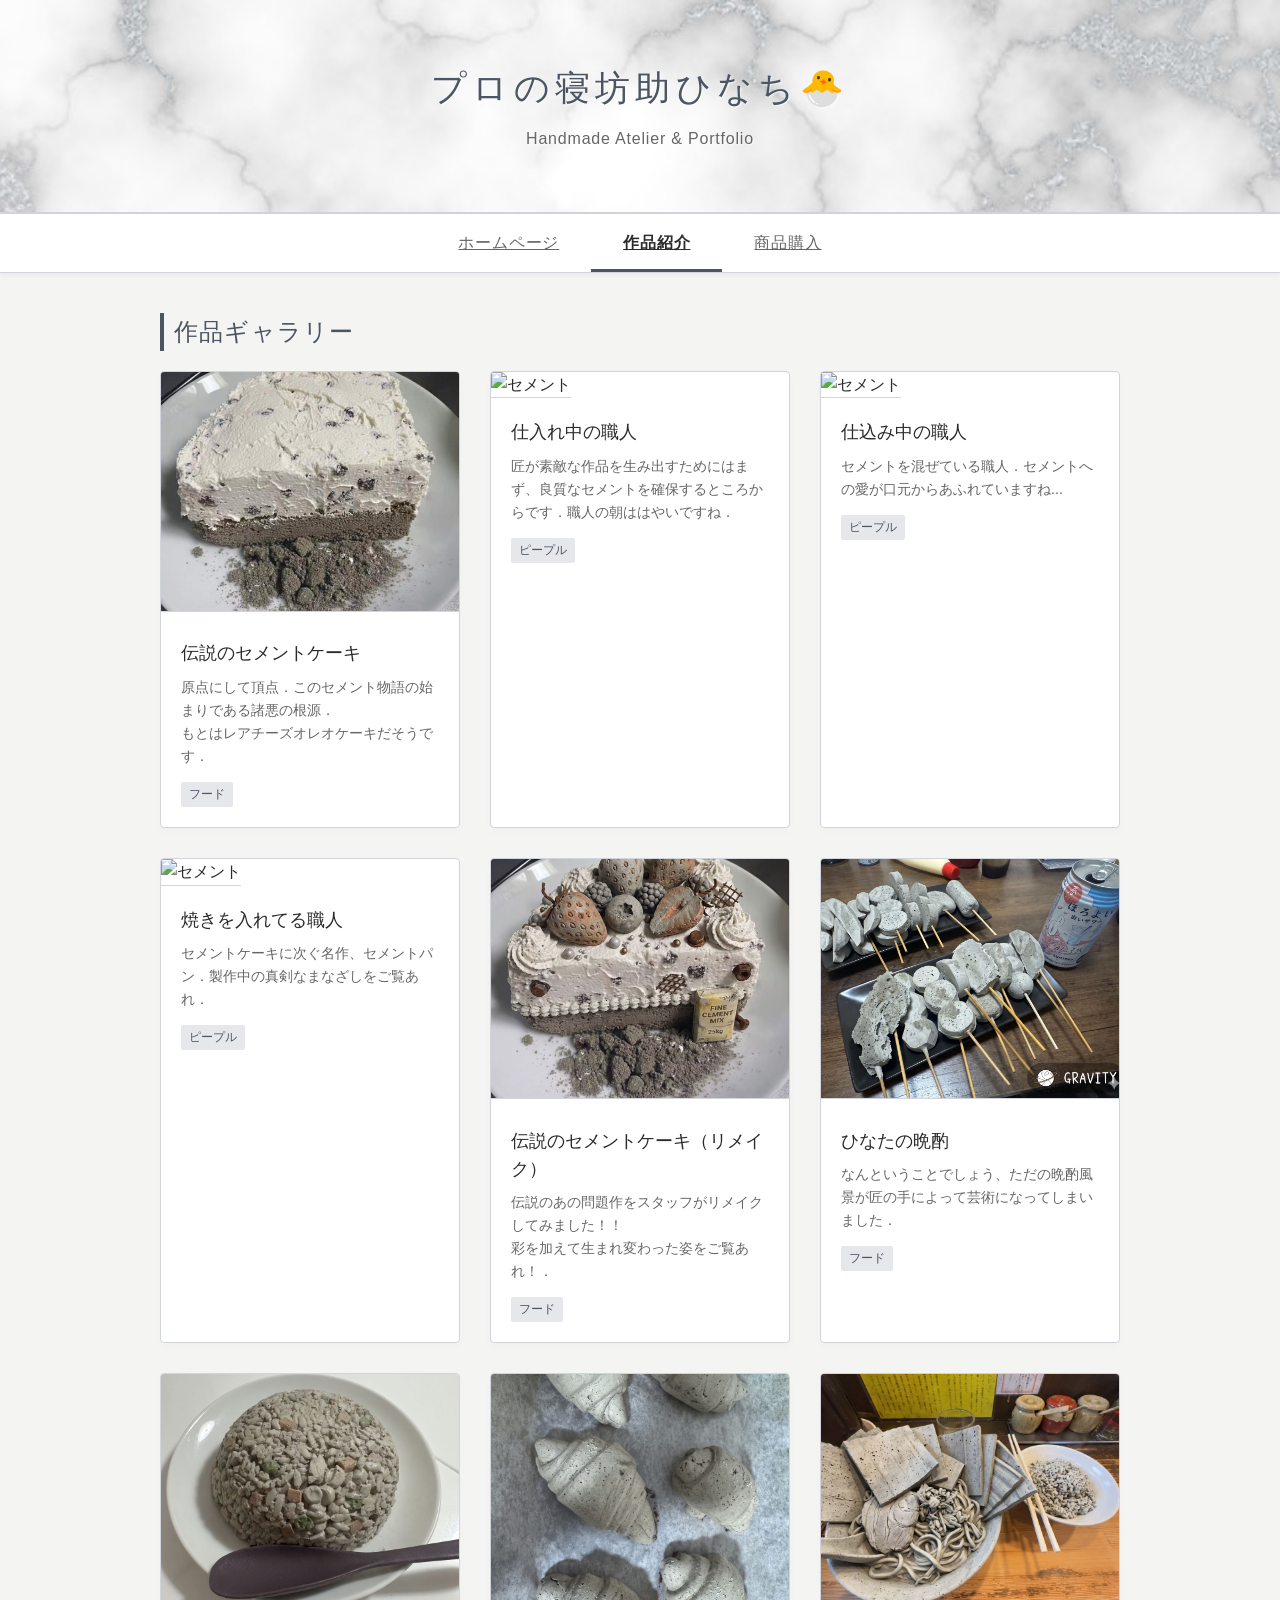
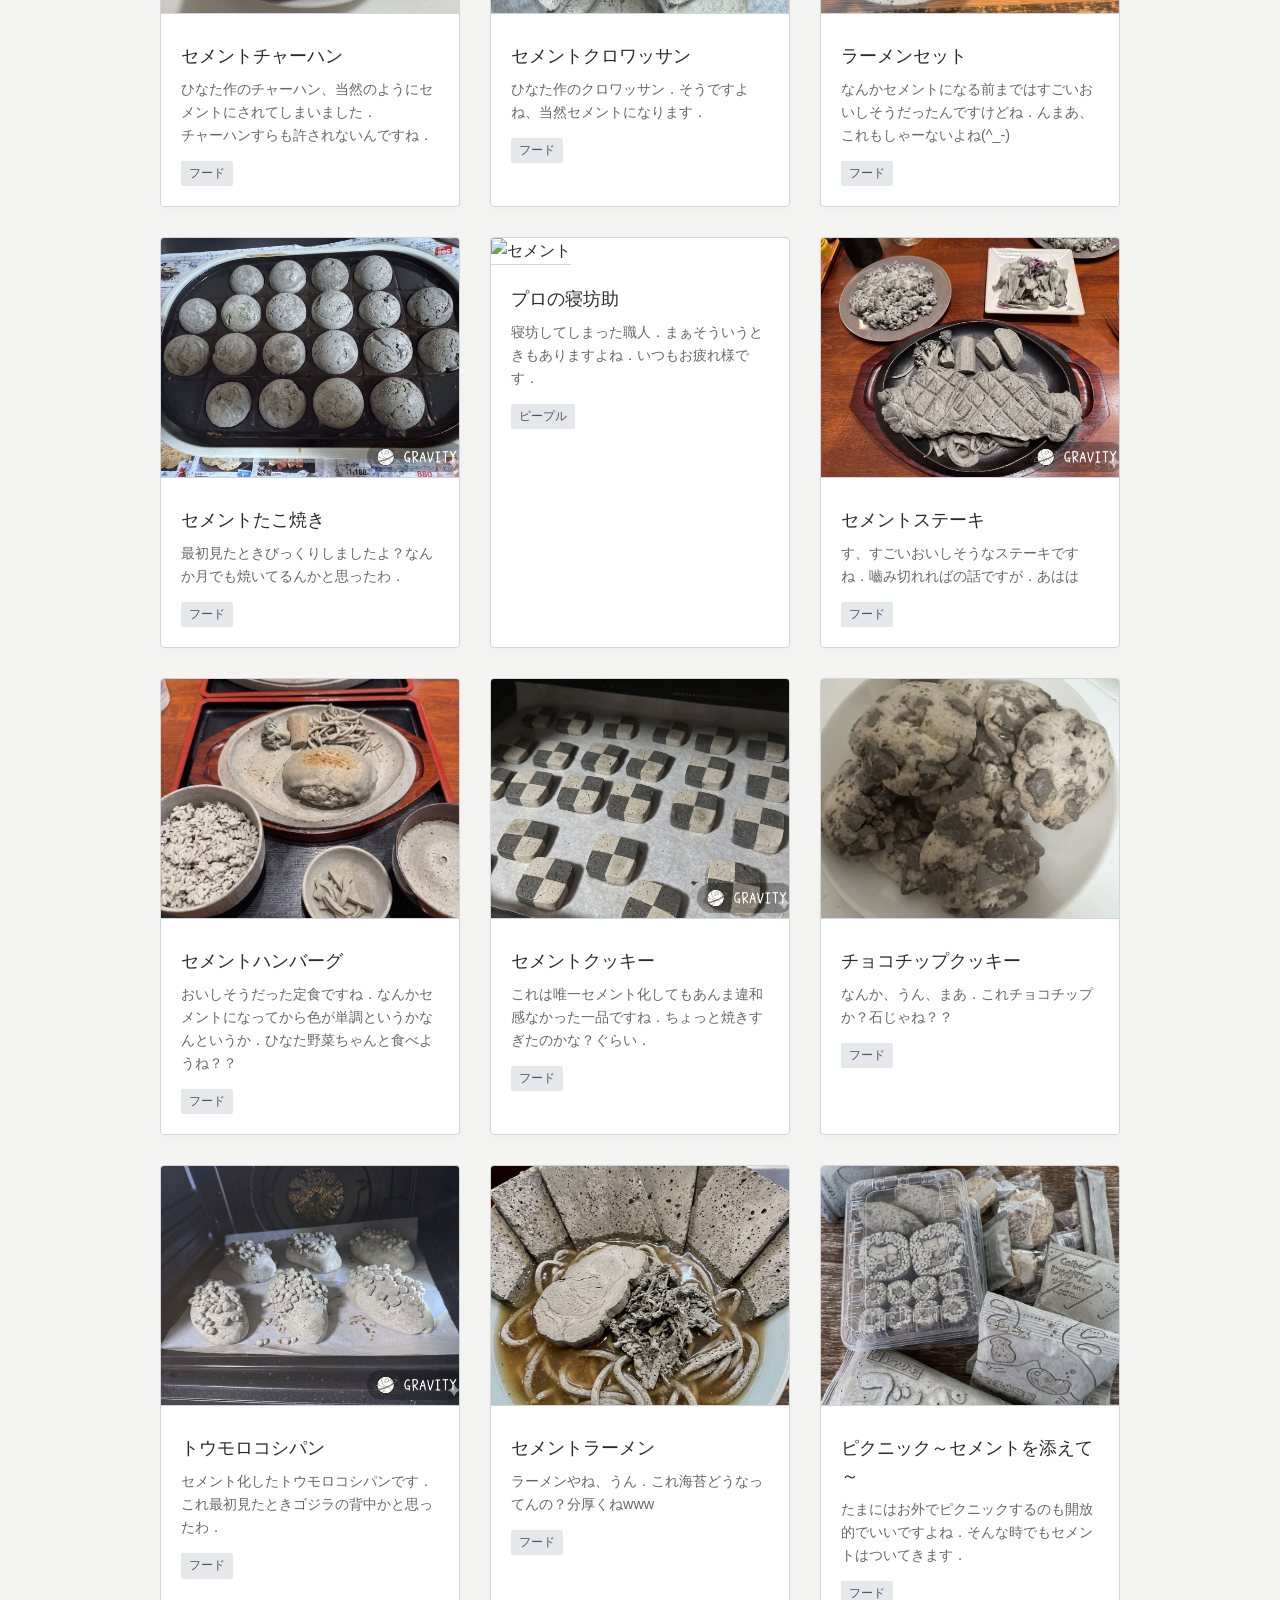
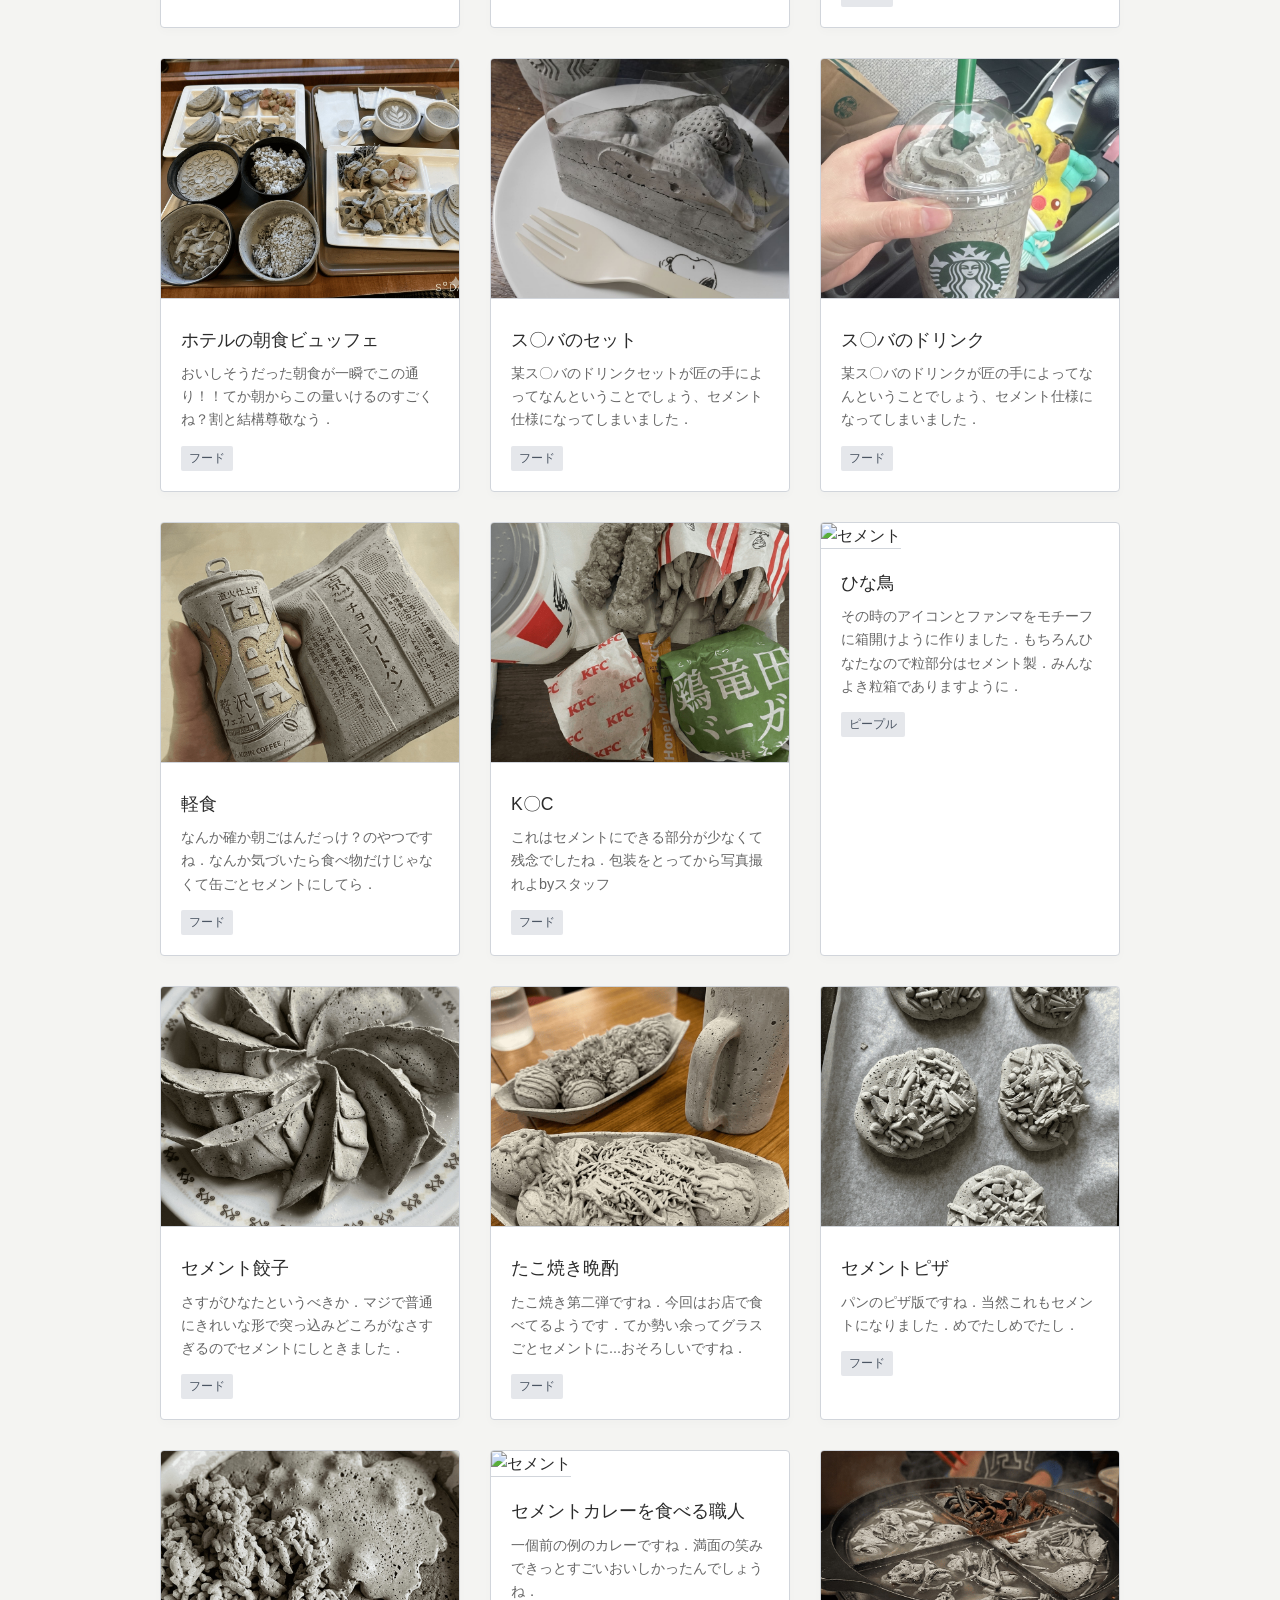
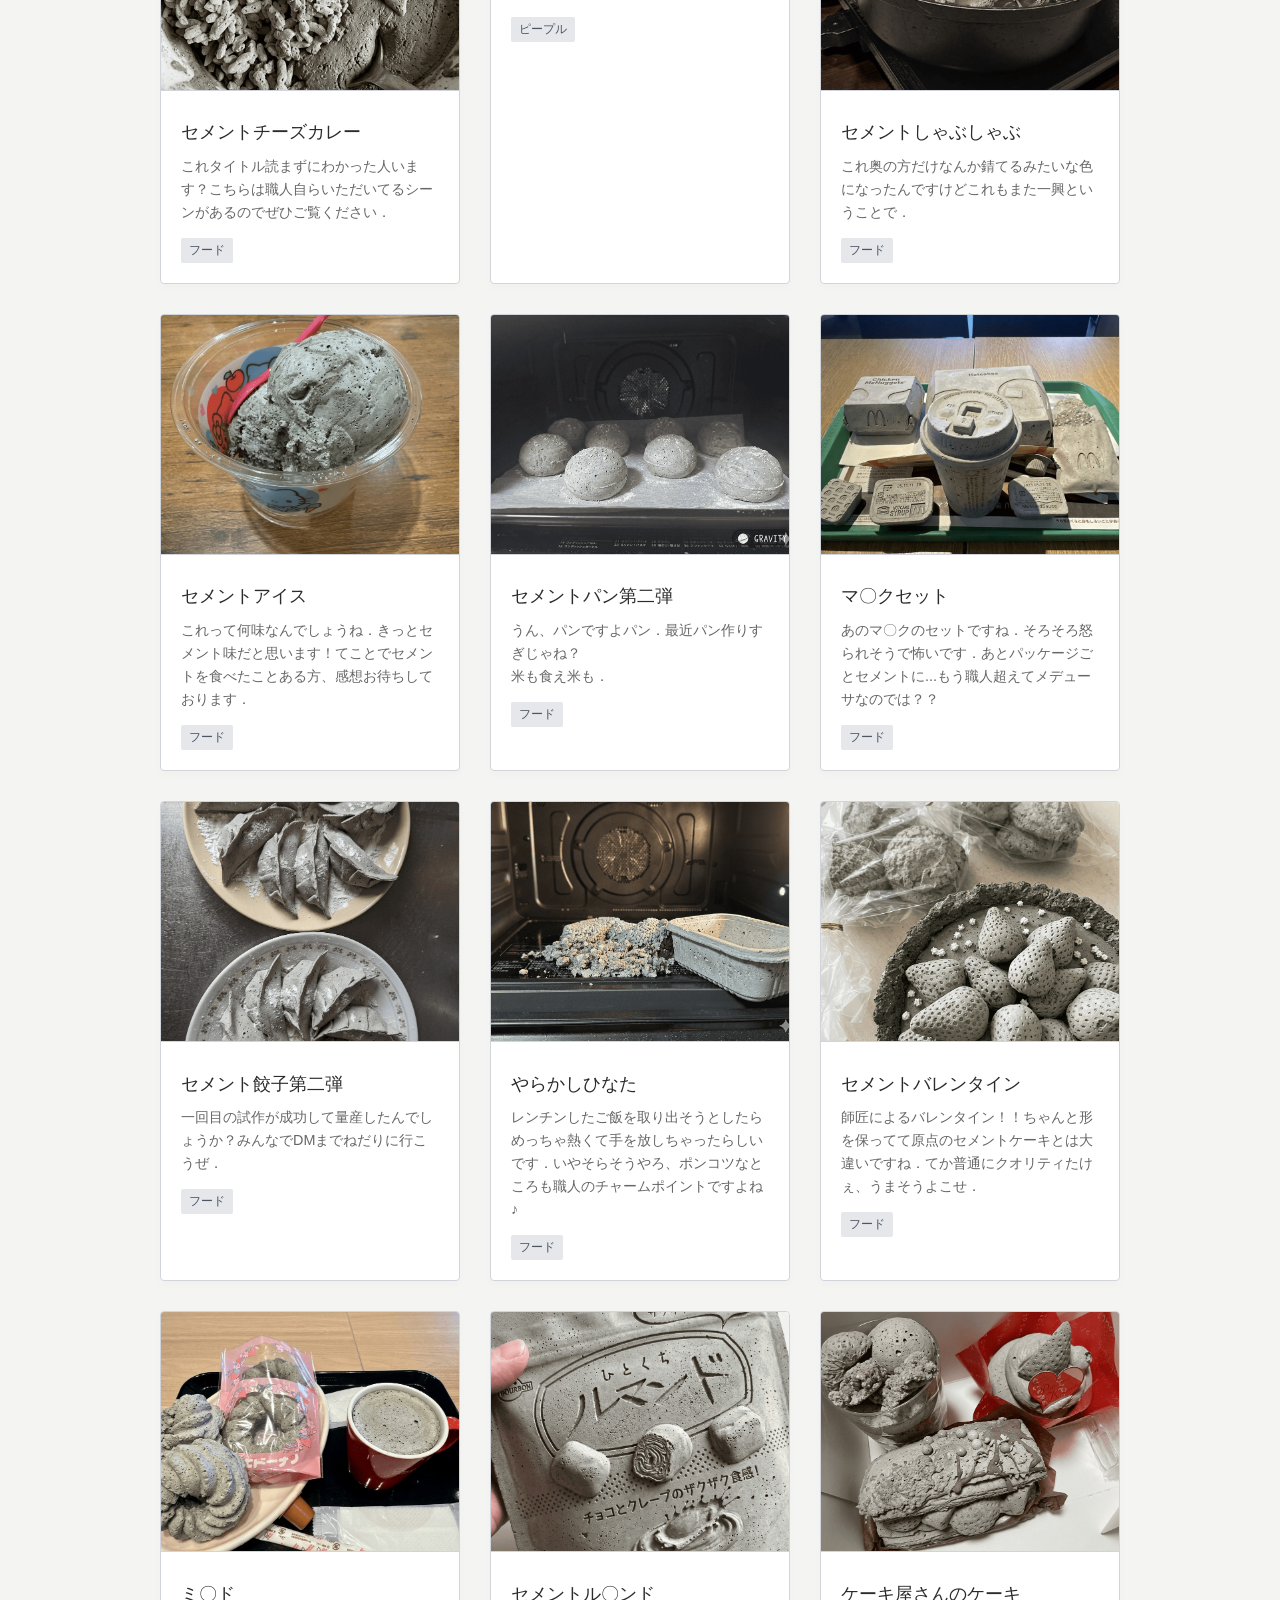
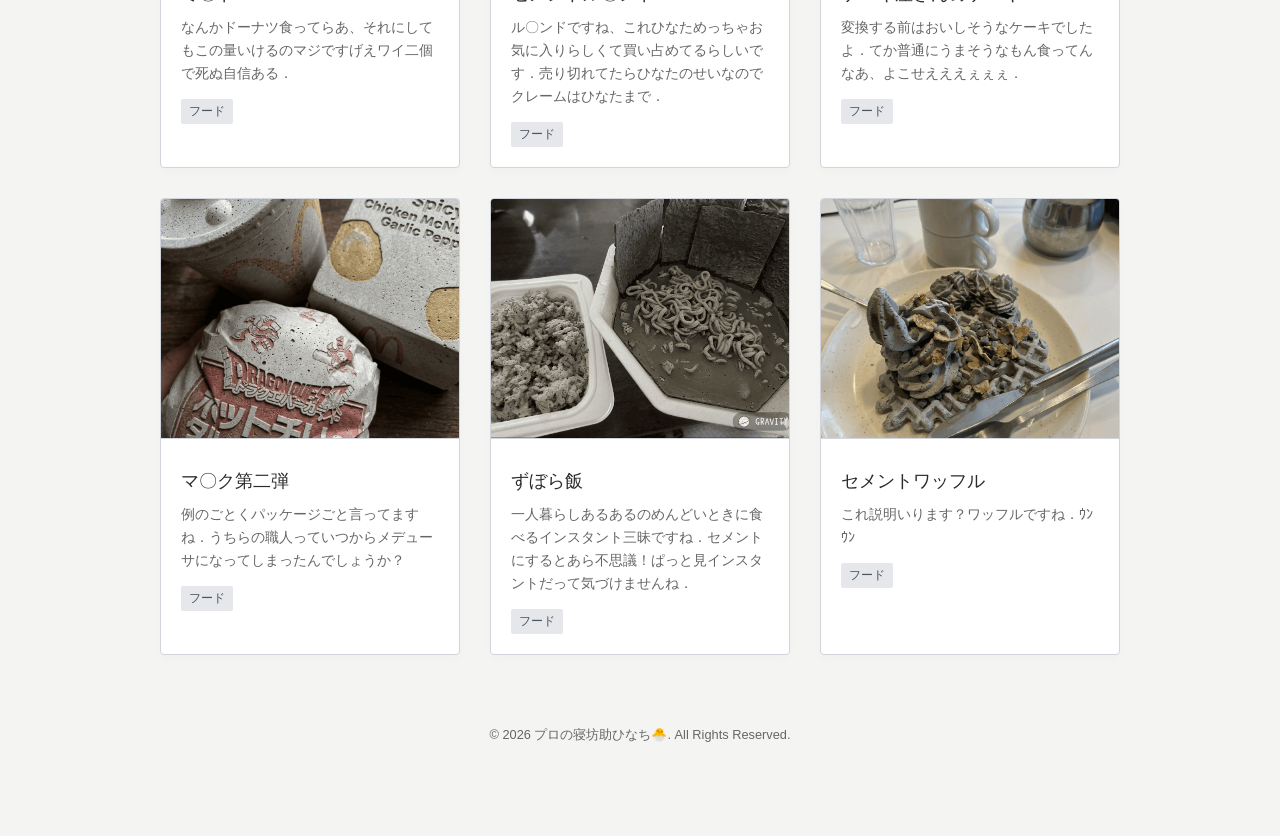
==== products.html @ 34f687a6 "Update products.html" ====
<!DOCTYPE html>
<html lang="ja">
<head>
    <meta charset="UTF-8">
    <meta name="viewport" content="width=device-width, initial-scale=1.0">
    <meta name="robots" content="noindex, nofollow">
    <title>Products - Creator's Portfolio</title>
    <link rel="icon" href="img/food/top.jpg" type="image/png">
    <link rel="stylesheet" href="style.css">
</head>
<body>
    <header>
        <div class="header-container">
            <h1>プロの寝坊助ひなち🐣‪</h1>
            <p>Handmade Atelier & Portfolio</p>
        </div>
    </header>
    <nav>
        <a href="index.html" class="tab-button">ホームページ</a>
        <a href="products.html" class="tab-button active">作品紹介</a>
        <a href="purchase.html" class="tab-button">商品購入</a>
    </nav>

    <main class="container">
        <h2>作品ギャラリー</h2>
        <div class="product-grid">
            <div class="product-card">
                <img src="img/food/top.jpg" alt="セメント" class="product-image">
                <div class="product-info">
                    <h3 class="product-title">伝説のセメントケーキ</h3>
                    <p class="product-desc">原点にして頂点．このセメント物語の始まりである諸悪の根源．</br>もとはレアチーズオレオケーキだそうです．</p>
                    <span class="product-tag">フード</span>
                </div>
            </div>

            <div class="product-card">
                <img src="img/people/01.jpg" alt="セメント" class="product-image">
                <div class="product-info">
                    <h3 class="product-title">仕入れ中の職人</h3>
                    <p class="product-desc">匠が素敵な作品を生み出すためにはまず、良質なセメントを確保するところからです．職人の朝ははやいですね．</p>
                    <span class="product-tag">ピープル</span>
                </div>
            </div>

            <div class="product-card">
                <img src="img/people/05.jpg" alt="セメント" class="product-image">
                <div class="product-info">
                    <h3 class="product-title">仕込み中の職人</h3>
                    <p class="product-desc">セメントを混ぜている職人．セメントへの愛が口元からあふれていますね...</p>
                    <span class="product-tag">ピープル</span>
                </div>
            </div>

            <div class="product-card">
                <img src="img/people/02.jpg" alt="セメント" class="product-image">
                <div class="product-info">
                    <h3 class="product-title">焼きを入れてる職人</h3>
                    <p class="product-desc">セメントケーキに次ぐ名作、セメントパン．製作中の真剣なまなざしをご覧あれ．</p>
                    <span class="product-tag">ピープル</span>
                </div>
            </div>

            <div class="product-card">
                <img src="img/food/top2.jpg" alt="セメント" class="product-image">
                <div class="product-info">
                    <h3 class="product-title">伝説のセメントケーキ（リメイク）</h3>
                    <p class="product-desc">伝説のあの問題作をスタッフがリメイクしてみました！！</br>彩を加えて生まれ変わった姿をご覧あれ！．</p>
                    <span class="product-tag">フード</span>
                </div>
            </div>

            <div class="product-card">
                <img src="img/food/03.jpg" alt="セメント" class="product-image">
                <div class="product-info">
                    <h3 class="product-title">ひなたの晩酌</h3>
                    <p class="product-desc">なんということでしょう、ただの晩酌風景が匠の手によって芸術になってしまいました．</p>
                    <span class="product-tag">フード</span>
                </div>
            </div>

            <div class="product-card">
                <img src="img/food/04.jpg" alt="セメント" class="product-image">
                <div class="product-info">
                    <h3 class="product-title">セメントチャーハン</h3>
                    <p class="product-desc">ひなた作のチャーハン、当然のようにセメントにされてしまいました．</br>チャーハンすらも許されないんですね．</p>
                    <span class="product-tag">フード</span>
                </div>
            </div>

            <div class="product-card">
                <img src="img/food/05.jpg" alt="セメント" class="product-image">
                <div class="product-info">
                    <h3 class="product-title">セメントクロワッサン</h3>
                    <p class="product-desc">ひなた作のクロワッサン．そうですよね、当然セメントになります．</p>
                    <span class="product-tag">フード</span>
                </div>
            </div>

            <div class="product-card">
                <img src="img/food/06.jpg" alt="セメント" class="product-image">
                <div class="product-info">
                    <h3 class="product-title">ラーメンセット</h3>
                    <p class="product-desc">なんかセメントになる前まではすごいおいしそうだったんですけどね．んまあ、これもしゃーないよね(^_-)</p>
                    <span class="product-tag">フード</span>
                </div>
            </div>

            <div class="product-card">
                <img src="img/food/07.jpg" alt="セメント" class="product-image">
                <div class="product-info">
                    <h3 class="product-title">セメントたこ焼き</h3>
                    <p class="product-desc">最初見たときびっくりしましたよ？なんか月でも焼いてるんかと思ったわ．</p>
                    <span class="product-tag">フード</span>
                </div>
            </div>

            <div class="product-card">
                <img src="img/people/03.jpg" alt="セメント" class="product-image">
                <div class="product-info">
                    <h3 class="product-title">プロの寝坊助</h3>
                    <p class="product-desc">寝坊してしまった職人．まぁそういうときもありますよね．いつもお疲れ様です．</p>
                    <span class="product-tag">ピープル</span>
                </div>
            </div>

            <div class="product-card">
                <img src="img/food/08.jpg" alt="セメント" class="product-image">
                <div class="product-info">
                    <h3 class="product-title">セメントステーキ</h3>
                    <p class="product-desc">す、すごいおいしそうなステーキですね．嚙み切れればの話ですが．あはは</p>
                    <span class="product-tag">フード</span>
                </div>
            </div>

            <div class="product-card">
                <img src="img/food/09.jpg" alt="セメント" class="product-image">
                <div class="product-info">
                    <h3 class="product-title">セメントハンバーグ</h3>
                    <p class="product-desc">おいしそうだった定食ですね．なんかセメントになってから色が単調というかなんというか．ひなた野菜ちゃんと食べようね？？</p>
                    <span class="product-tag">フード</span>
                </div>
            </div>

            <div class="product-card">
                <img src="img/food/10.jpg" alt="セメント" class="product-image">
                <div class="product-info">
                    <h3 class="product-title">セメントクッキー</h3>
                    <p class="product-desc">これは唯一セメント化してもあんま違和感なかった一品ですね．ちょっと焼きすぎたのかな？ぐらい．</p>
                    <span class="product-tag">フード</span>
                </div>
            </div>

            <div class="product-card">
                <img src="img/food/11.jpg" alt="セメント" class="product-image">
                <div class="product-info">
                    <h3 class="product-title">チョコチップクッキー</h3>
                    <p class="product-desc">なんか、うん、まあ．これチョコチップか？石じゃね？？</p>
                    <span class="product-tag">フード</span>
                </div>
            </div>

            <div class="product-card">
                <img src="img/food/12.jpg" alt="セメント" class="product-image">
                <div class="product-info">
                    <h3 class="product-title">トウモロコシパン</h3>
                    <p class="product-desc">セメント化したトウモロコシパンです．これ最初見たときゴジラの背中かと思ったわ．</p>
                    <span class="product-tag">フード</span>
                </div>
            </div>

            <div class="product-card">
                <img src="img/food/13.jpg" alt="セメント" class="product-image">
                <div class="product-info">
                    <h3 class="product-title">セメントラーメン</h3>
                    <p class="product-desc">ラーメンやね、うん．これ海苔どうなってんの？分厚くねwww</p>
                    <span class="product-tag">フード</span>
                </div>
            </div>

            <div class="product-card">
                <img src="img/food/14.jpg" alt="セメント" class="product-image">
                <div class="product-info">
                    <h3 class="product-title">ピクニック～セメントを添えて～</h3>
                    <p class="product-desc">たまにはお外でピクニックするのも開放的でいいですよね．そんな時でもセメントはついてきます．</p>
                    <span class="product-tag">フード</span>
                </div>
            </div>

            <div class="product-card">
                <img src="img/food/34.jpg" alt="セメント" class="product-image">
                <div class="product-info">
                    <h3 class="product-title">ホテルの朝食ビュッフェ</h3>
                    <p class="product-desc">おいしそうだった朝食が一瞬でこの通り！！てか朝からこの量いけるのすごくね？割と結構尊敬なう．</p>
                    <span class="product-tag">フード</span>
                </div>
            </div>

            <div class="product-card">
                <img src="img/food/01.jpg" alt="セメント" class="product-image">
                <div class="product-info">
                    <h3 class="product-title">ス〇バのセット</h3>
                    <p class="product-desc">某ス〇バのドリンクセットが匠の手によってなんということでしょう、セメント仕様になってしまいました．</p>
                    <span class="product-tag">フード</span>
                </div>
            </div>

            <div class="product-card">
                <img src="img/food/02.jpg" alt="セメント" class="product-image">
                <div class="product-info">
                    <h3 class="product-title">ス〇バのドリンク</h3>
                    <p class="product-desc">某ス〇バのドリンクが匠の手によってなんということでしょう、セメント仕様になってしまいました．</p>
                    <span class="product-tag">フード</span>
                </div>
            </div>

            <div class="product-card">
                <img src="img/food/15.jpg" alt="セメント" class="product-image">
                <div class="product-info">
                    <h3 class="product-title">軽食</h3>
                    <p class="product-desc">なんか確か朝ごはんだっけ？のやつですね．なんか気づいたら食べ物だけじゃなくて缶ごとセメントにしてら．</p>
                    <span class="product-tag">フード</span>
                </div>
            </div>

            <div class="product-card">
                <img src="img/food/16.jpg" alt="セメント" class="product-image">
                <div class="product-info">
                    <h3 class="product-title">K〇C</h3>
                    <p class="product-desc">これはセメントにできる部分が少なくて残念でしたね．包装をとってから写真撮れよbyスタッフ</p>
                    <span class="product-tag">フード</span>
                </div>
            </div>

            <div class="product-card">
                <img src="img/people/06.jpg" alt="セメント" class="product-image">
                <div class="product-info">
                    <h3 class="product-title">ひな鳥</h3>
                    <p class="product-desc">その時のアイコンとファンマをモチーフに箱開けように作りました．もちろんひなたなので粒部分はセメント製．みんなよき粒箱でありますように．</p>
                    <span class="product-tag">ピープル</span>
                </div>
            </div>

            <div class="product-card">
                <img src="img/food/17.jpg" alt="セメント" class="product-image">
                <div class="product-info">
                    <h3 class="product-title">セメント餃子</h3>
                    <p class="product-desc">さすがひなたというべきか．マジで普通にきれいな形で突っ込みどころがなさすぎるのでセメントにしときました．</p>
                    <span class="product-tag">フード</span>
                </div>
            </div>

            <div class="product-card">
                <img src="img/food/18.jpg" alt="セメント" class="product-image">
                <div class="product-info">
                    <h3 class="product-title">たこ焼き晩酌</h3>
                    <p class="product-desc">たこ焼き第二弾ですね．今回はお店で食べてるようです．てか勢い余ってグラスごとセメントに...おそろしいですね．</p>
                    <span class="product-tag">フード</span>
                </div>
            </div>

            <div class="product-card">
                <img src="img/food/19.jpg" alt="セメント" class="product-image">
                <div class="product-info">
                    <h3 class="product-title">セメントピザ</h3>
                    <p class="product-desc">パンのピザ版ですね．当然これもセメントになりました．めでたしめでたし．</p>
                    <span class="product-tag">フード</span>
                </div>
            </div>

            <div class="product-card">
                <img src="img/food/20.jpg" alt="セメント" class="product-image">
                <div class="product-info">
                    <h3 class="product-title">セメントチーズカレー</h3>
                    <p class="product-desc">これタイトル読まずにわかった人います？こちらは職人自らいただいてるシーンがあるのでぜひご覧ください．</p>
                    <span class="product-tag">フード</span>
                </div>
            </div>

            <div class="product-card">
                <img src="img/people/04.jpg" alt="セメント" class="product-image">
                <div class="product-info">
                    <h3 class="product-title">セメントカレーを食べる職人</h3>
                    <p class="product-desc">一個前の例のカレーですね．満面の笑みできっとすごいおいしかったんでしょうね．</p>
                    <span class="product-tag">ピープル</span>
                </div>
            </div>

            <div class="product-card">
                <img src="img/food/21.jpg" alt="セメント" class="product-image">
                <div class="product-info">
                    <h3 class="product-title">セメントしゃぶしゃぶ</h3>
                    <p class="product-desc">これ奥の方だけなんか錆てるみたいな色になったんですけどこれもまた一興ということで．</p>
                    <span class="product-tag">フード</span>
                </div>
            </div>

            <div class="product-card">
                <img src="img/food/22.jpg" alt="セメント" class="product-image">
                <div class="product-info">
                    <h3 class="product-title">セメントアイス</h3>
                    <p class="product-desc">これって何味なんでしょうね．きっとセメント味だと思います！てことでセメントを食べたことある方、感想お待ちしております．</p>
                    <span class="product-tag">フード</span>
                </div>
            </div>
            
            <div class="product-card">
                <img src="img/food/23.jpg" alt="セメント" class="product-image">
                <div class="product-info">
                    <h3 class="product-title">セメントパン第二弾</h3>
                    <p class="product-desc">うん、パンですよパン．最近パン作りすぎじゃね？</br>米も食え米も．</p>
                    <span class="product-tag">フード</span>
                </div>
            </div>

            <div class="product-card">
                <img src="img/food/24.jpg" alt="セメント" class="product-image">
                <div class="product-info">
                    <h3 class="product-title">マ〇クセット</h3>
                    <p class="product-desc">あのマ〇クのセットですね．そろそろ怒られそうで怖いです．あとパッケージごとセメントに...もう職人超えてメデューサなのでは？？</p>
                    <span class="product-tag">フード</span>
                </div>
            </div>

            <div class="product-card">
                <img src="img/food/25.jpg" alt="セメント" class="product-image">
                <div class="product-info">
                    <h3 class="product-title">セメント餃子第二弾</h3>
                    <p class="product-desc">一回目の試作が成功して量産したんでしょうか？みんなでDMまでねだりに行こうぜ．</p>
                    <span class="product-tag">フード</span>
                </div>
            </div>

            <div class="product-card">
                <img src="img/food/26.jpg" alt="セメント" class="product-image">
                <div class="product-info">
                    <h3 class="product-title">やらかしひなた</h3>
                    <p class="product-desc">レンチンしたご飯を取り出そうとしたらめっちゃ熱くて手を放しちゃったらしいです．いやそらそうやろ、ポンコツなところも職人のチャームポイントですよね♪</p>
                    <span class="product-tag">フード</span>
                </div>
            </div>

            <div class="product-card">
                <img src="img/food/27.jpg" alt="セメント" class="product-image">
                <div class="product-info">
                    <h3 class="product-title">セメントバレンタイン</h3>
                    <p class="product-desc">師匠によるバレンタイン！！ちゃんと形を保ってて原点のセメントケーキとは大違いですね．てか普通にクオリティたけぇ、うまそうよこせ．</p>
                    <span class="product-tag">フード</span>
                </div>
            </div>

            <div class="product-card">
                <img src="img/food/28.jpg" alt="セメント" class="product-image">
                <div class="product-info">
                    <h3 class="product-title">ミ〇ド</h3>
                    <p class="product-desc">なんかドーナツ食ってらあ、それにしてもこの量いけるのマジですげえワイ二個で死ぬ自信ある．</p>
                    <span class="product-tag">フード</span>
                </div>
            </div>

            <div class="product-card">
                <img src="img/food/29.jpg" alt="セメント" class="product-image">
                <div class="product-info">
                    <h3 class="product-title">セメントル〇ンド</h3>
                    <p class="product-desc">ル〇ンドですね、これひなためっちゃお気に入りらしくて買い占めてるらしいです．売り切れてたらひなたのせいなのでクレームはひなたまで．</p>
                    <span class="product-tag">フード</span>
                </div>
            </div>

            <div class="product-card">
                <img src="img/food/30.jpg" alt="セメント" class="product-image">
                <div class="product-info">
                    <h3 class="product-title">ケーキ屋さんのケーキ</h3>
                    <p class="product-desc">変換する前はおいしそうなケーキでしたよ．てか普通にうまそうなもん食ってんなあ、よこせえええぇぇぇ．</p>
                    <span class="product-tag">フード</span>
                </div>
            </div>

            <div class="product-card">
                <img src="img/food/31.jpg" alt="セメント" class="product-image">
                <div class="product-info">
                    <h3 class="product-title">マ〇ク第二弾</h3>
                    <p class="product-desc">例のごとくパッケージごと言ってますね．うちらの職人っていつからメデューサになってしまったんでしょうか？</p>
                    <span class="product-tag">フード</span>
                </div>
            </div>

            <div class="product-card">
                <img src="img/food/32.jpg" alt="セメント" class="product-image">
                <div class="product-info">
                    <h3 class="product-title">ずぼら飯</h3>
                    <p class="product-desc">一人暮らしあるあるのめんどいときに食べるインスタント三昧ですね．セメントにするとあら不思議！ぱっと見インスタントだって気づけませんね．</p>
                    <span class="product-tag">フード</span>
                </div>
            </div>

            <div class="product-card">
                <img src="img/food/33.jpg" alt="セメント" class="product-image">
                <div class="product-info">
                    <h3 class="product-title">セメントワッフル</h3>
                    <p class="product-desc">これ説明いります？ワッフルですね．ｳﾝｳﾝ</p>
                    <span class="product-tag">フード</span>
                </div>
            </div>
            <!-- 他の商品カードも同様に配置 -->
        </div>
    </main>
    <footer>
        <p>&copy; 2026 プロの寝坊助ひなち🐣‪. All Rights Reserved.</p>
    </footer>
</body>
</html>
---- style.css ----
:root {
    --bg-color: #f4f4f2;
    --panel-bg: #ffffff;
    --text-main: #2b2b2b;
    --text-sub: #666666;
    --accent: #7a828a;
    --border-color: #d1d5db;
    --cement-light: #e5e7eb;
    --cement-dark: #4b5563;
}

* {
    box-sizing: border-box;
    margin: 0;
    padding: 0;
}

body {
    font-family: 'Helvetica Neue', Arial, 'Hiragino Kaku Gothic ProN', 'Hiragino Sans', Meiryo, sans-serif;
    background-color: var(--bg-color);
    color: var(--text-main);
    line-height: 1.6;
    padding-bottom: 60px;
}

/* ヘッダーデザイン */
header {
    /* 画像を背景に指定し、中央に配置して全体を覆う設定 */
    background: url('img/marble.jpg') no-repeat center center;
    background-size: cover; 
    
    border-bottom: 2px solid var(--border-color);
    padding: 60px 20px;
    text-align: center;
    /* 文字を読みやすくするために少し影を落とす（任意） */
    text-shadow: 1px 1px 2px rgba(255, 255, 255, 0.8); 
}

.header-container h1 {
    font-size: 2.2rem;
    font-weight: 300;
    letter-spacing: 0.15em;
    color: var(--cement-dark);
    margin-bottom: 10px;
    text-transform: uppercase;
}

.header-container p {
    font-size: 1rem;
    color: var(--text-sub);
    letter-spacing: 0.05em;
}

/* ナビゲーションタブ */
nav {
    display: flex;
    justify-content: center;
    background-color: var(--panel-bg);
    border-bottom: 1px solid var(--border-color);
    position: sticky;
    top: 0;
    z-index: 100;
    box-shadow: 0 2px 5px rgba(0,0,0,0.05);
}

.tab-button {
    background: none;
    border: none;
    outline: none;
    padding: 16px 32px;
    font-size: 1rem;
    font-weight: 500;
    color: var(--text-sub);
    cursor: pointer;
    transition: all 0.3s ease;
    position: relative;
    letter-spacing: 0.05em;
}

.tab-button:hover {
    color: var(--text-main);
    background-color: rgba(0,0,0,0.02);
}

.tab-button.active {
    color: var(--text-main);
    font-weight: bold;
}

.tab-button.active::after {
    content: '';
    position: absolute;
    bottom: 0;
    left: 0;
    width: 100%;
    height: 3px;
    background-color: var(--cement-dark);
}

/* メインコンテンツ枠 */
.container {
    max-width: 1000px;
    margin: 40px auto;
    padding: 0 20px;
}

.tab-content {
    display: none;
    animation: fadeIn 0.4s ease;
}

.tab-content.active {
    display: block;
}

@keyframes fadeIn {
    from { opacity: 0; transform: translateY(10px); }
    to { opacity: 1; transform: translateY(0); }
}

h2 {
    font-size: 1.5rem;
    font-weight: 400;
    color: var(--cement-dark);
    margin-bottom: 20px;
    padding-left: 10px;
    border-left: 4px solid var(--cement-dark);
    letter-spacing: 0.05em;
}

/* --- タブ1: ホームページ用スタイル --- */
.profile-section {
    background-color: var(--panel-bg);
    padding: 40px;
    border-radius: 4px;
    box-shadow: 0 4px 12px rgba(0,0,0,0.03);
    border: 1px solid var(--border-color);
    margin-bottom: 30px;
}

.profile-layout {
    display: grid;
    grid-template-columns: 200px 1fr;
    gap: 30px;
    align-items: center;
}

@media (max-width: 600px) {
    .profile-layout { grid-template-columns: 1fr; text-align: center; }
    .profile-img { margin: 0 auto; }
}

.profile-img {
    width: 150px;
    height: 150px;
    background-color: var(--cement-light);
    border-radius: 50%;
    display: flex;
    align-items: center;
    justify-content: center;
    color: var(--text-sub);
    font-size: 0.9rem;
}

.news-list {
    list-style: none;
    background-color: var(--panel-bg);
    border: 1px solid var(--border-color);
    border-radius: 4px;
}

.news-item {
    padding: 15px 20px;
    border-bottom: 1px solid var(--border-color);
    display: flex;
    gap: 20px;
}

.news-item:last-child { border-bottom: none; }
.news-date { font-weight: bold; color: var(--accent); min-width: 100px; }

/* --- タブ2: 商品紹介ページ用スタイル --- */
.product-grid {
    display: grid;
    grid-template-columns: repeat(auto-fill, minmax(280px, 1fr));
    gap: 30px;
}

.product-card {
    background-color: var(--panel-bg);
    border: 1px solid var(--border-color);
    border-radius: 4px;
    overflow: hidden;
    box-shadow: 0 4px 10px rgba(0,0,0,0.02);
    transition: transform 0.3s ease, box-shadow 0.3s ease;
}

.product-card:hover {
    transform: translateY(-5px);
    box-shadow: 0 8px 20px rgba(0,0,0,0.06);
}

.product-image-placeholder {
    width: 100%;
    height: 240px;
    background-color: var(--cement-light);
    display: flex;
    align-items: center;
    justify-content: center;
    color: var(--text-sub);
}

.product-info { padding: 20px; }
.product-title { font-size: 1.1rem; font-weight: 500; margin-bottom: 8px; }
.product-desc { font-size: 0.9rem; color: var(--text-sub); margin-bottom: 12px; }
.product-tag {
    display: inline-block;
    background-color: var(--cement-light);
    color: var(--cement-dark);
    font-size: 0.75rem;
    padding: 3px 8px;
    border-radius: 2px;
}

/* --- タブ3: 商品購入ページ用スタイル --- */
.shop-section {
    background-color: var(--panel-bg);
    padding: 40px;
    border-radius: 4px;
    border: 1px solid var(--border-color);
    text-align: center;
}

.shop-intro { max-width: 600px; margin: 0 auto 40px auto; color: var(--text-sub); }
.shop-links {
    display: grid;
    grid-template-columns: repeat(auto-fit, minmax(220px, 1fr));
    gap: 20px;
    max-width: 700px;
    margin: 0 auto;
}

.shop-button {
    display: block;
    padding: 20px;
    background-color: var(--panel-bg);
    border: 2px solid var(--cement-dark);
    color: var(--cement-dark);
    text-decoration: none;
    font-weight: bold;
    border-radius: 4px;
    transition: all 0.3s ease;
}

.shop-button:hover {
    background-color: var(--cement-dark);
    color: #ffffff;
}

.shop-notice {
    margin-top: 40px;
    padding: 20px;
    background-color: var(--bg-color);
    border-radius: 4px;
    font-size: 0.9rem;
    color: var(--text-sub);
    text-align: left;
}

.product-image {
    width: 100%;
    height: 240px; /* 前回のプレースホルダーと同じ高さ */
    object-fit: cover; /* 画像の比率を保ったまま枠いっぱいに表示 */
    border-bottom: 1px solid var(--border-color);
}

/* プロフィール画像を丸く、枠いっぱいに表示する設定 */
.profile-img {
    width: 150px;
    height: 150px;
    border-radius: 50%; /* 枠を丸くする */
    overflow: hidden;    /* 枠からはみ出た画像を切る */
    background-color: var(--cement-light); /* 画像がない時の背景色 */
    display: flex;
    align-items: center;
    justify-content: center;
    border: 4px solid var(--panel-bg);
    box-shadow: 0 4px 10px rgba(0,0,0,0.1);[cite: 3]
}

.profile-photo {
    width: 100%;
    height: 100%;
    object-fit: cover; /* 画像を歪ませずに枠にフィットさせる */
}

/* SNSボタンの親要素（外枠） */
.profile-sns {
    border: 1px solid var(--border-color); /* 全体の外枠 */
    background-color: var(--panel-bg);
    border-radius: 6px;
    display: flex;
    flex-direction: column;
    width: 150px; /* 画像の幅に合わせる */
    overflow: hidden; /* 角丸からはみ出すホバー背景をカット */
}

/* ボタン自体の調整 */
.sns-button {
    display: flex;
    align-items: center;
    justify-content: center; /* 中身を中央揃えに */
    gap: 6px; /* アイコンと文字の間隔をタイトに */
    padding: 10px 0; /* 左右の余白を削り、上下だけで高さを調整 */
    font-size: 1.0rem;
    text-decoration: none;[cite: 3]
    color: var(--cement-dark);
    /* ボタン個別の枠線は削除して外枠と統合 */
    border: none; 
    border-bottom: 1px solid var(--border-color); /* ボタンの間の区切り線 */
    transition: 0.2s;
}

/* 最後のボタンだけ下の区切り線を消す */
.sns-button:last-child {
    border-bottom: none;
}

/* ホバー演出（外枠とぴったり重なるように） */
.sns-button:hover {
    background-color: var(--cement-dark);
    color: #ffffff;
    /* transform: translateY は外枠からはみ出すので削除 */
}

/* アイコン画像のサイズ */
.sns-icon-img {
    width: 24px;
    height: 24px;
    object-fit: contain;
}

footer { text-align: center; padding: 30px; color: var(--text-sub); font-size: 0.8rem; }
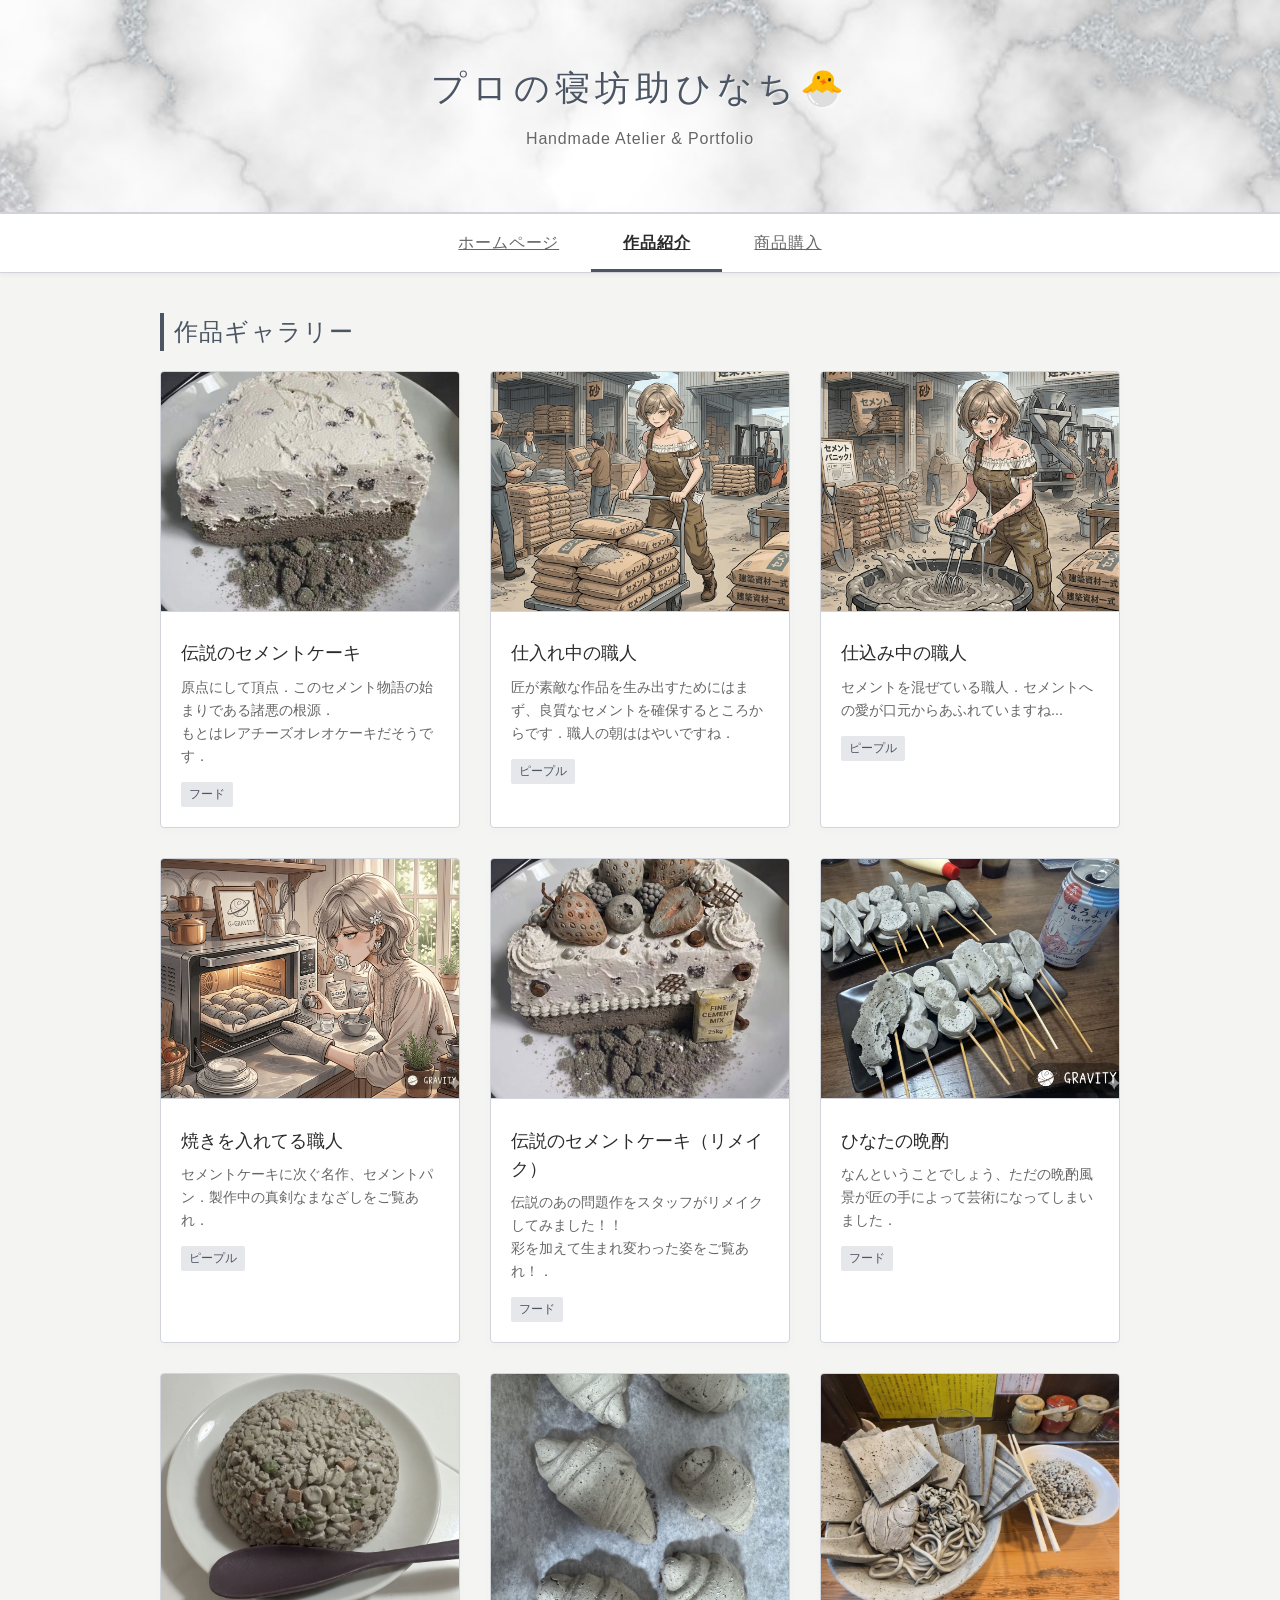
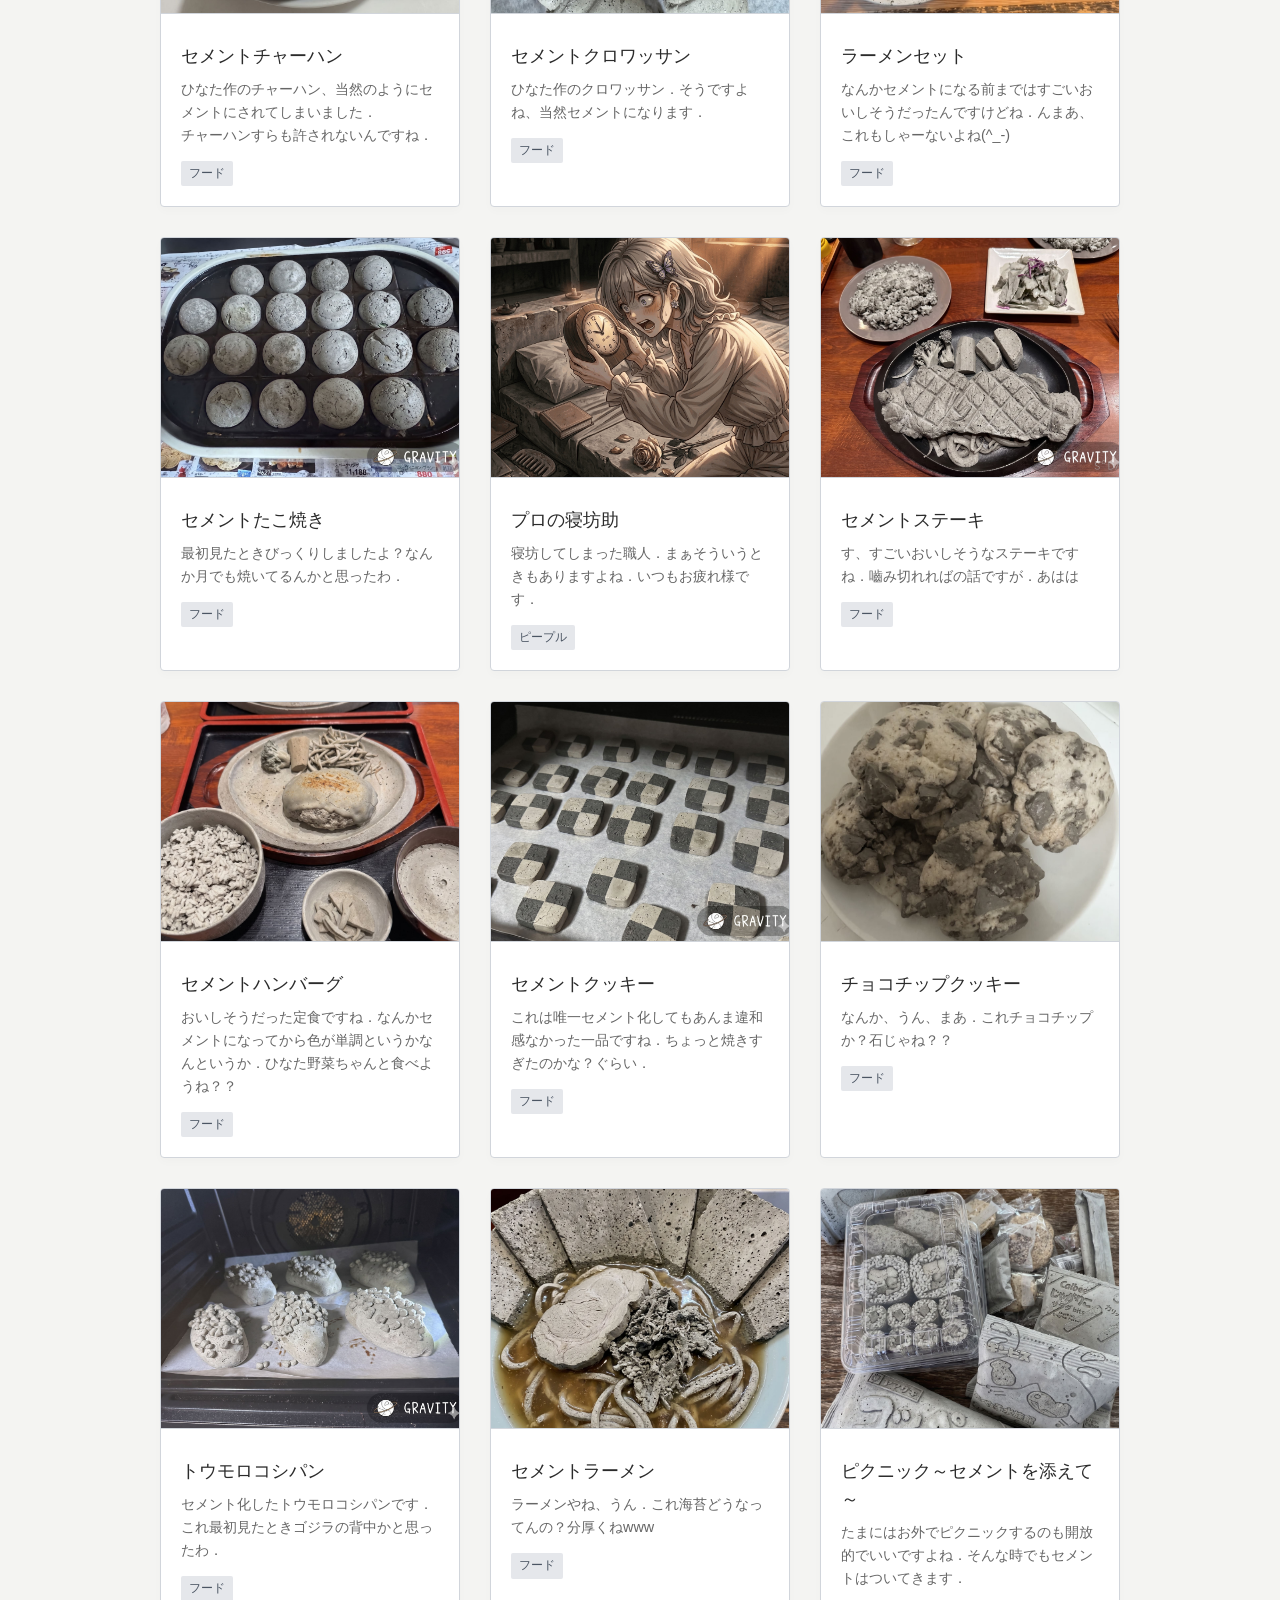
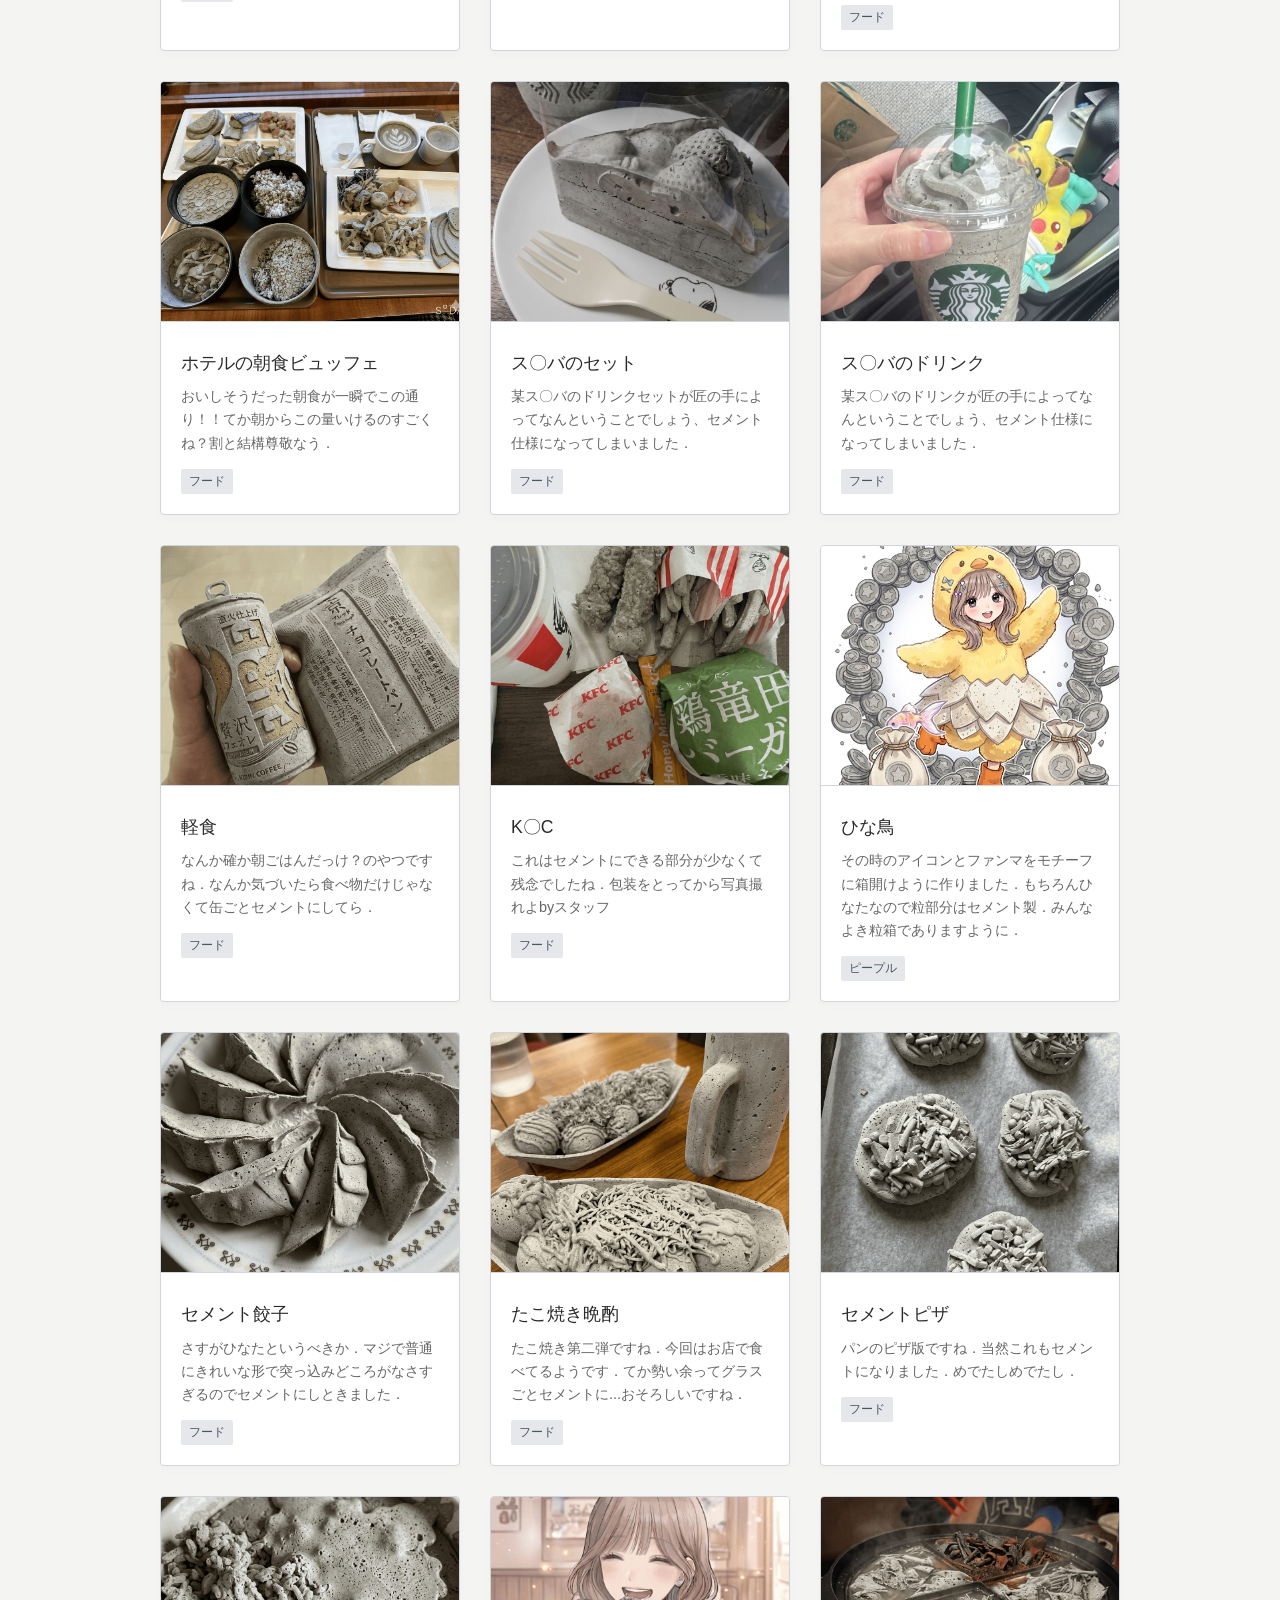
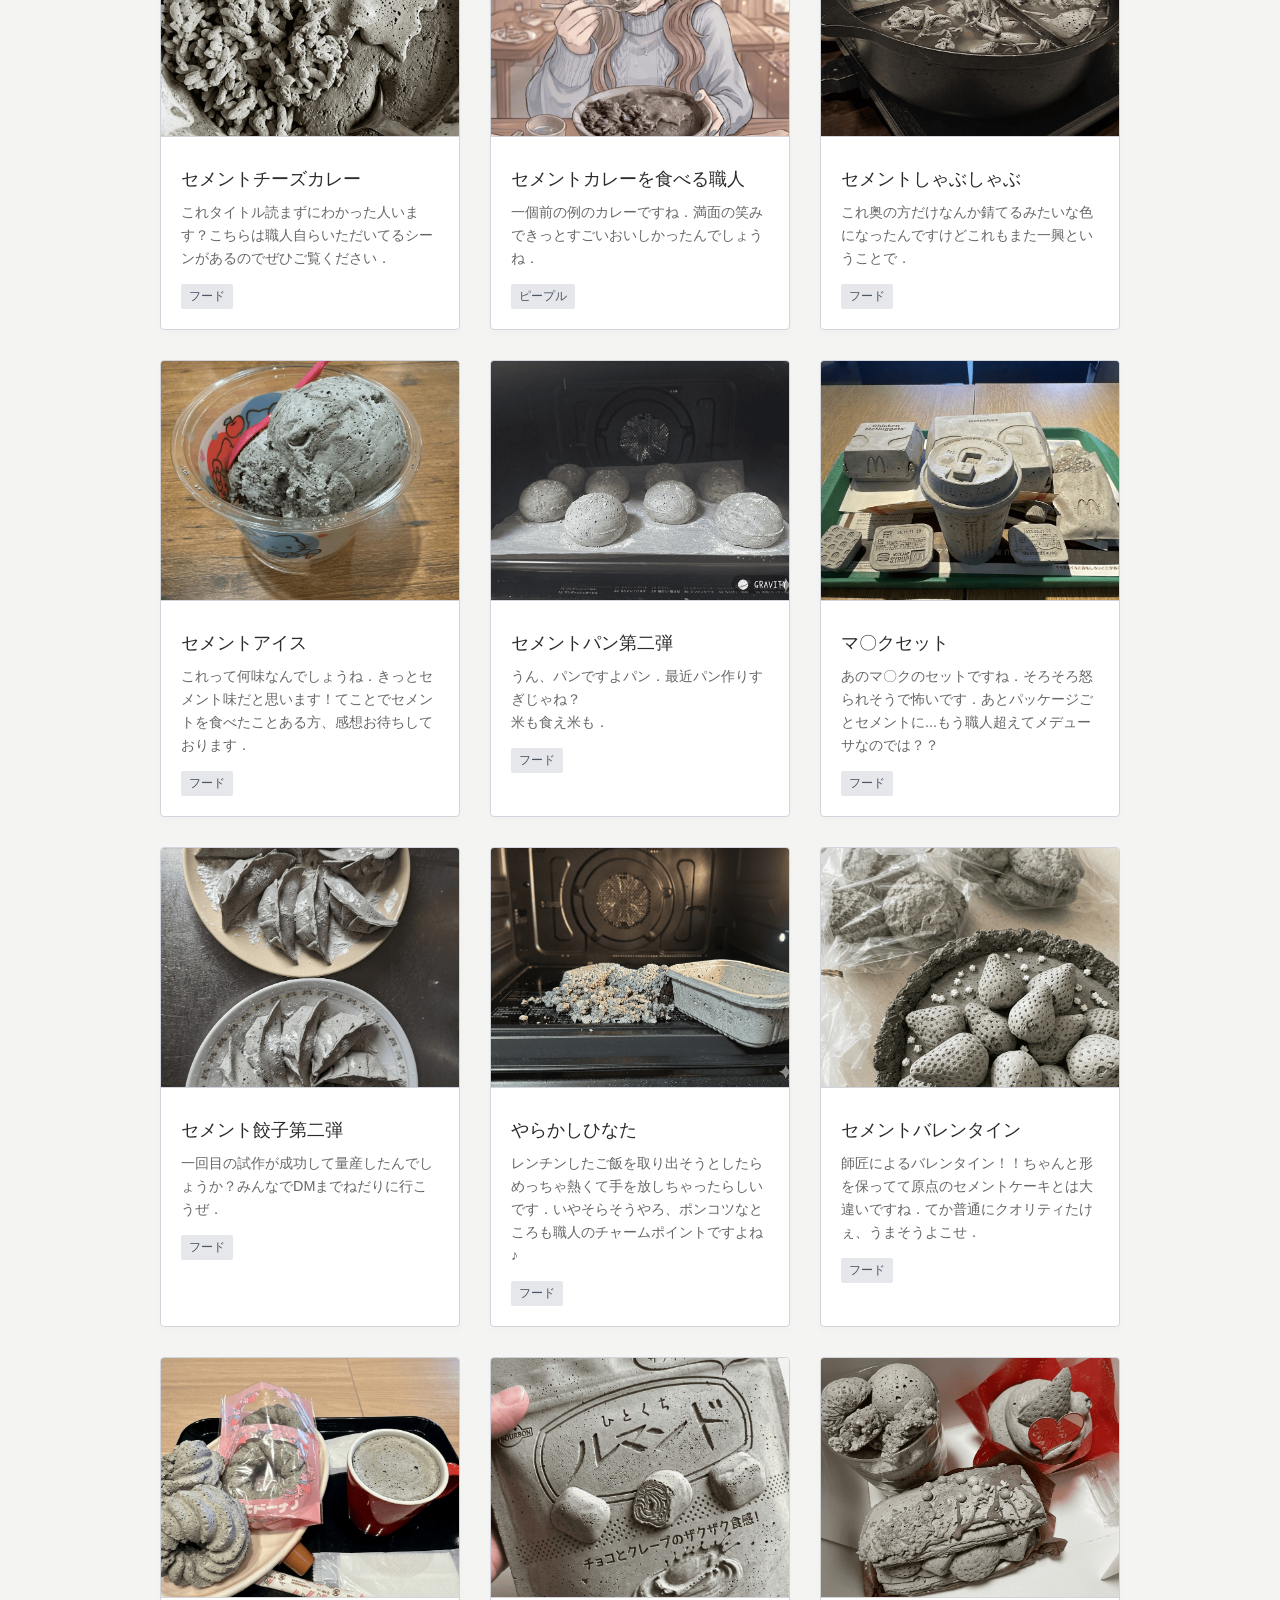
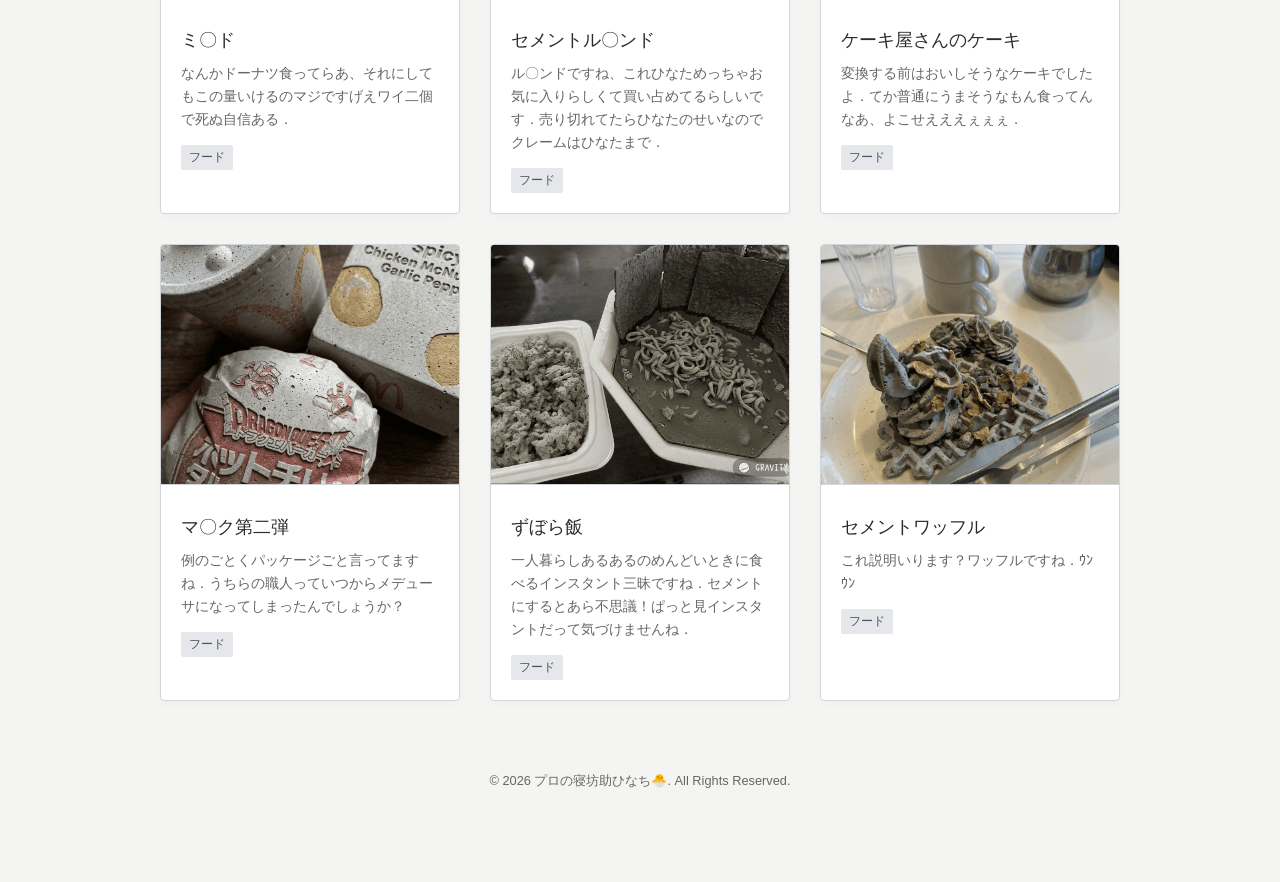
==== commit a5e2323a: "Update products.html" ====
--- a/products.html
+++ b/products.html
@@ -407,5 +407,11 @@
     <footer>
         <p>&copy; 2026 プロの寝坊助ひなち🐣‪. All Rights Reserved.</p>
     </footer>
+        <div id="imageModal" class="modal" onclick="this.style.display='none'">
+        <span class="close">&times;</span>
+    <img class="modal-content" id="modalImg">
+    </div>
+
+    <script src="script.js"></script>
 </body>
 </html>
--- a/style.css
+++ b/style.css
@@ -340,4 +340,36 @@
     object-fit: contain;
 }
 
+/* 拡大画面の背景 */
+.modal {
+    display: none; /* 最初は隠す */
+    position: fixed;
+    z-index: 1000;
+    top: 0; left: 0;
+    width: 100%; height: 100%;
+    background-color: rgba(0, 0, 0, 0.8); /* 背景を暗くする */
+    align-items: center;
+    justify-content: center;
+}
+
+/* 拡大される画像 */
+.modal-content {
+    max-width: 90%;
+    max-height: 90%;
+    margin: auto;
+    display: block;
+    border: 3px solid #fff;
+    border-radius: 4px;
+}
+
+/* 閉じるボタン */
+.close {
+    position: absolute;
+    top: 20px; right: 35px;
+    color: #fff;
+    font-size: 40px;
+    font-weight: bold;
+    cursor: pointer;
+}
+
 footer { text-align: center; padding: 30px; color: var(--text-sub); font-size: 0.8rem; }
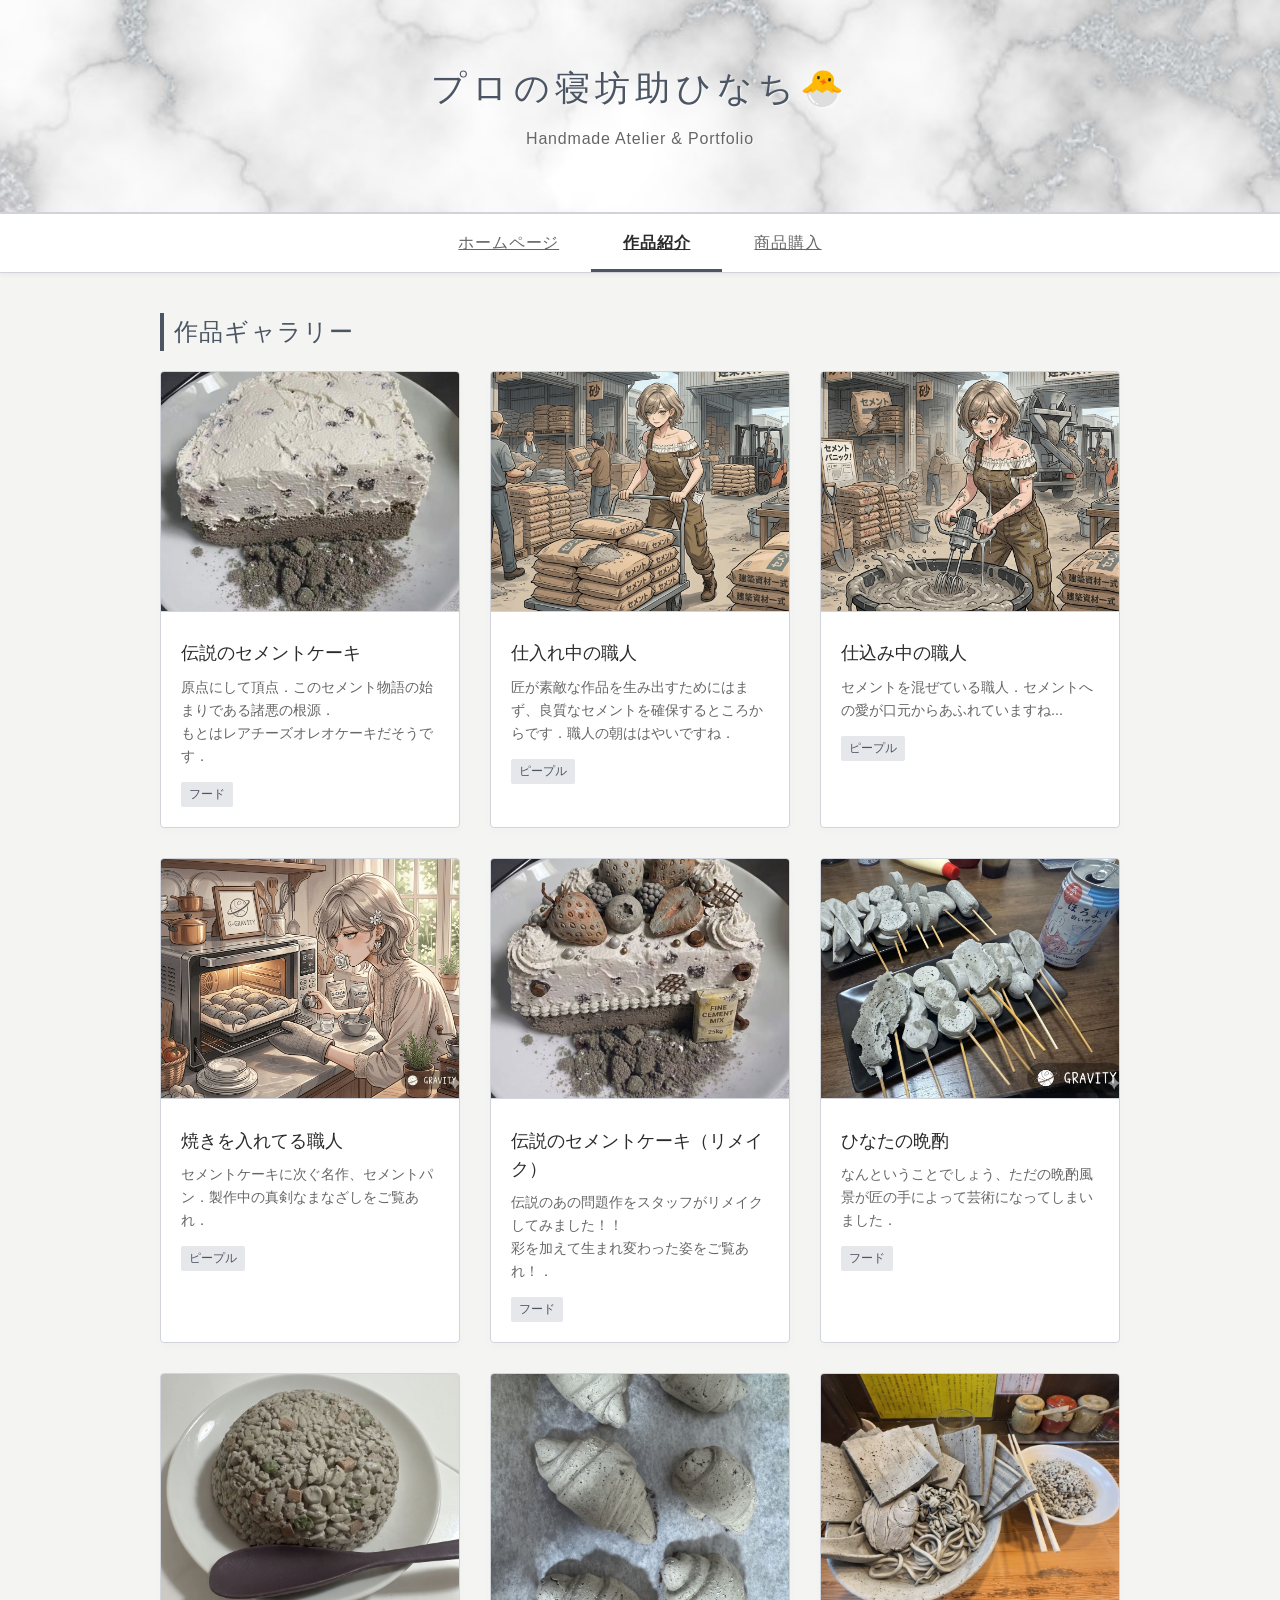
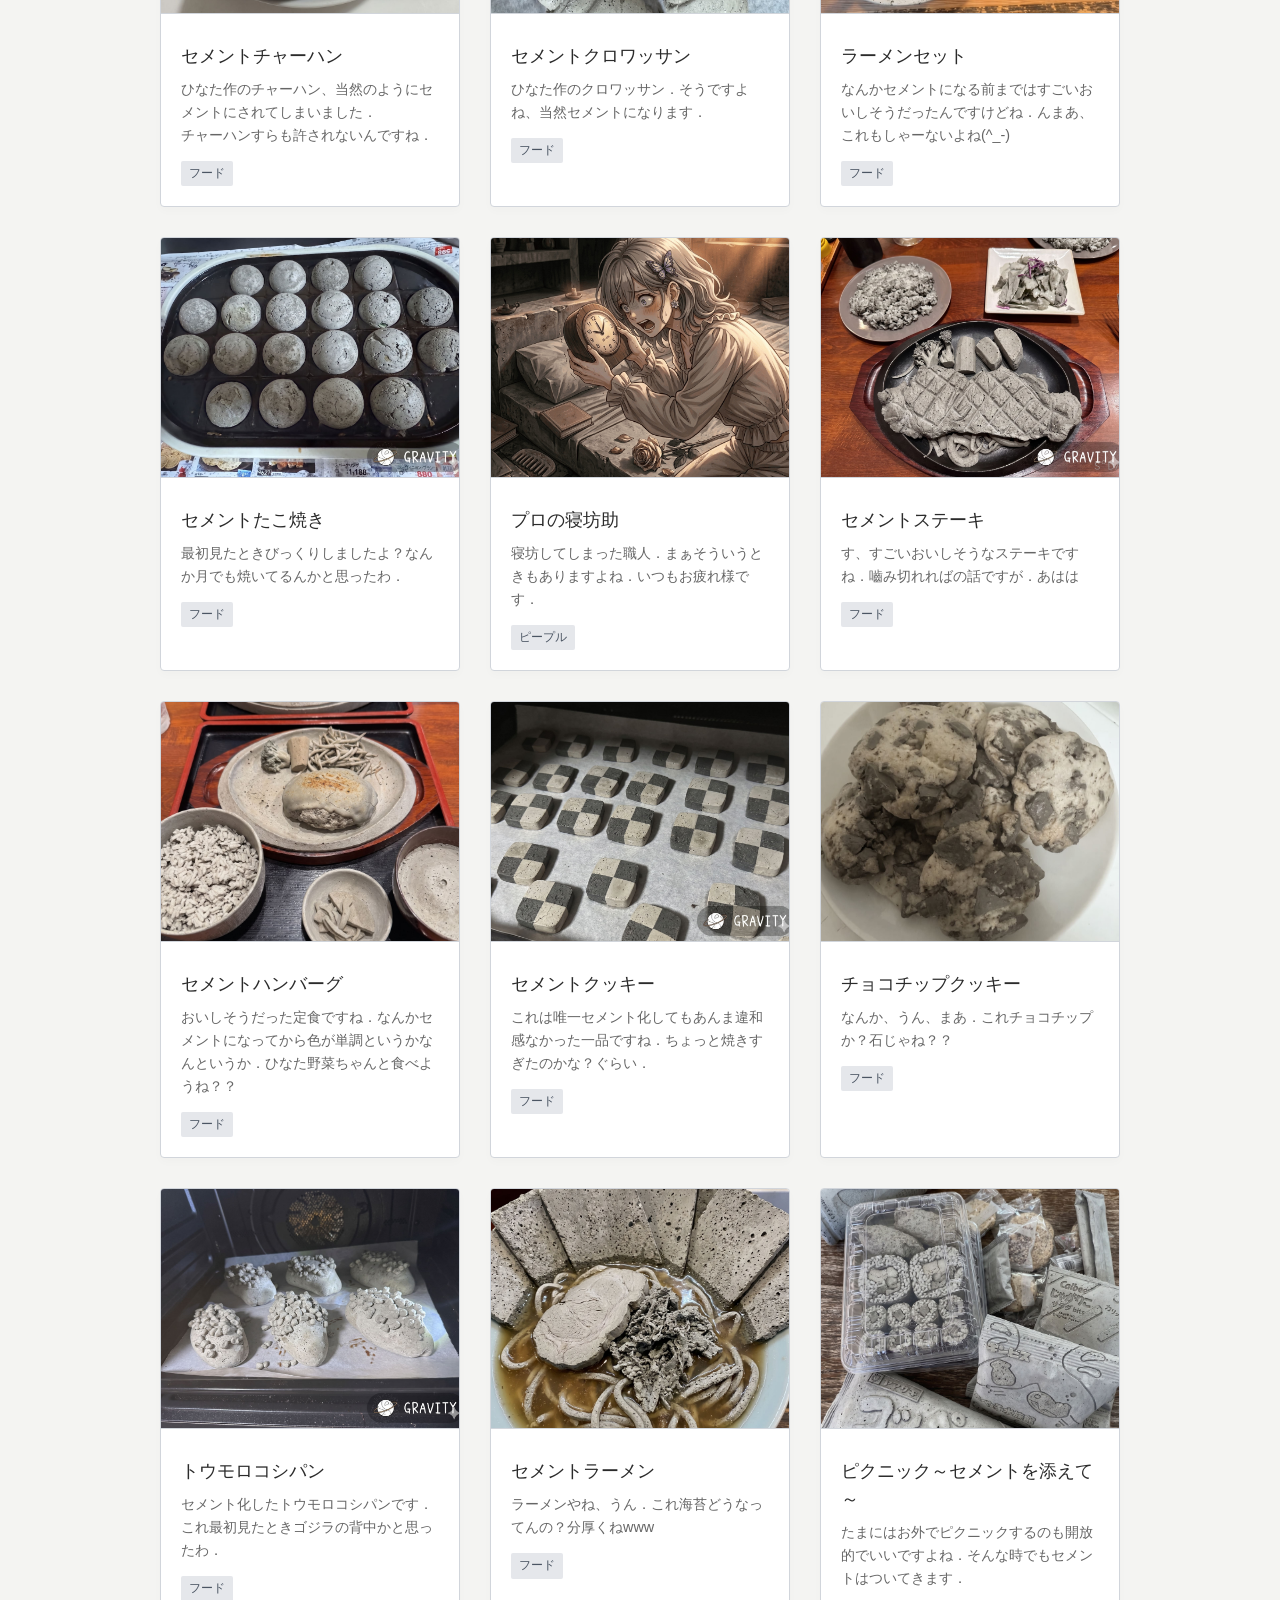
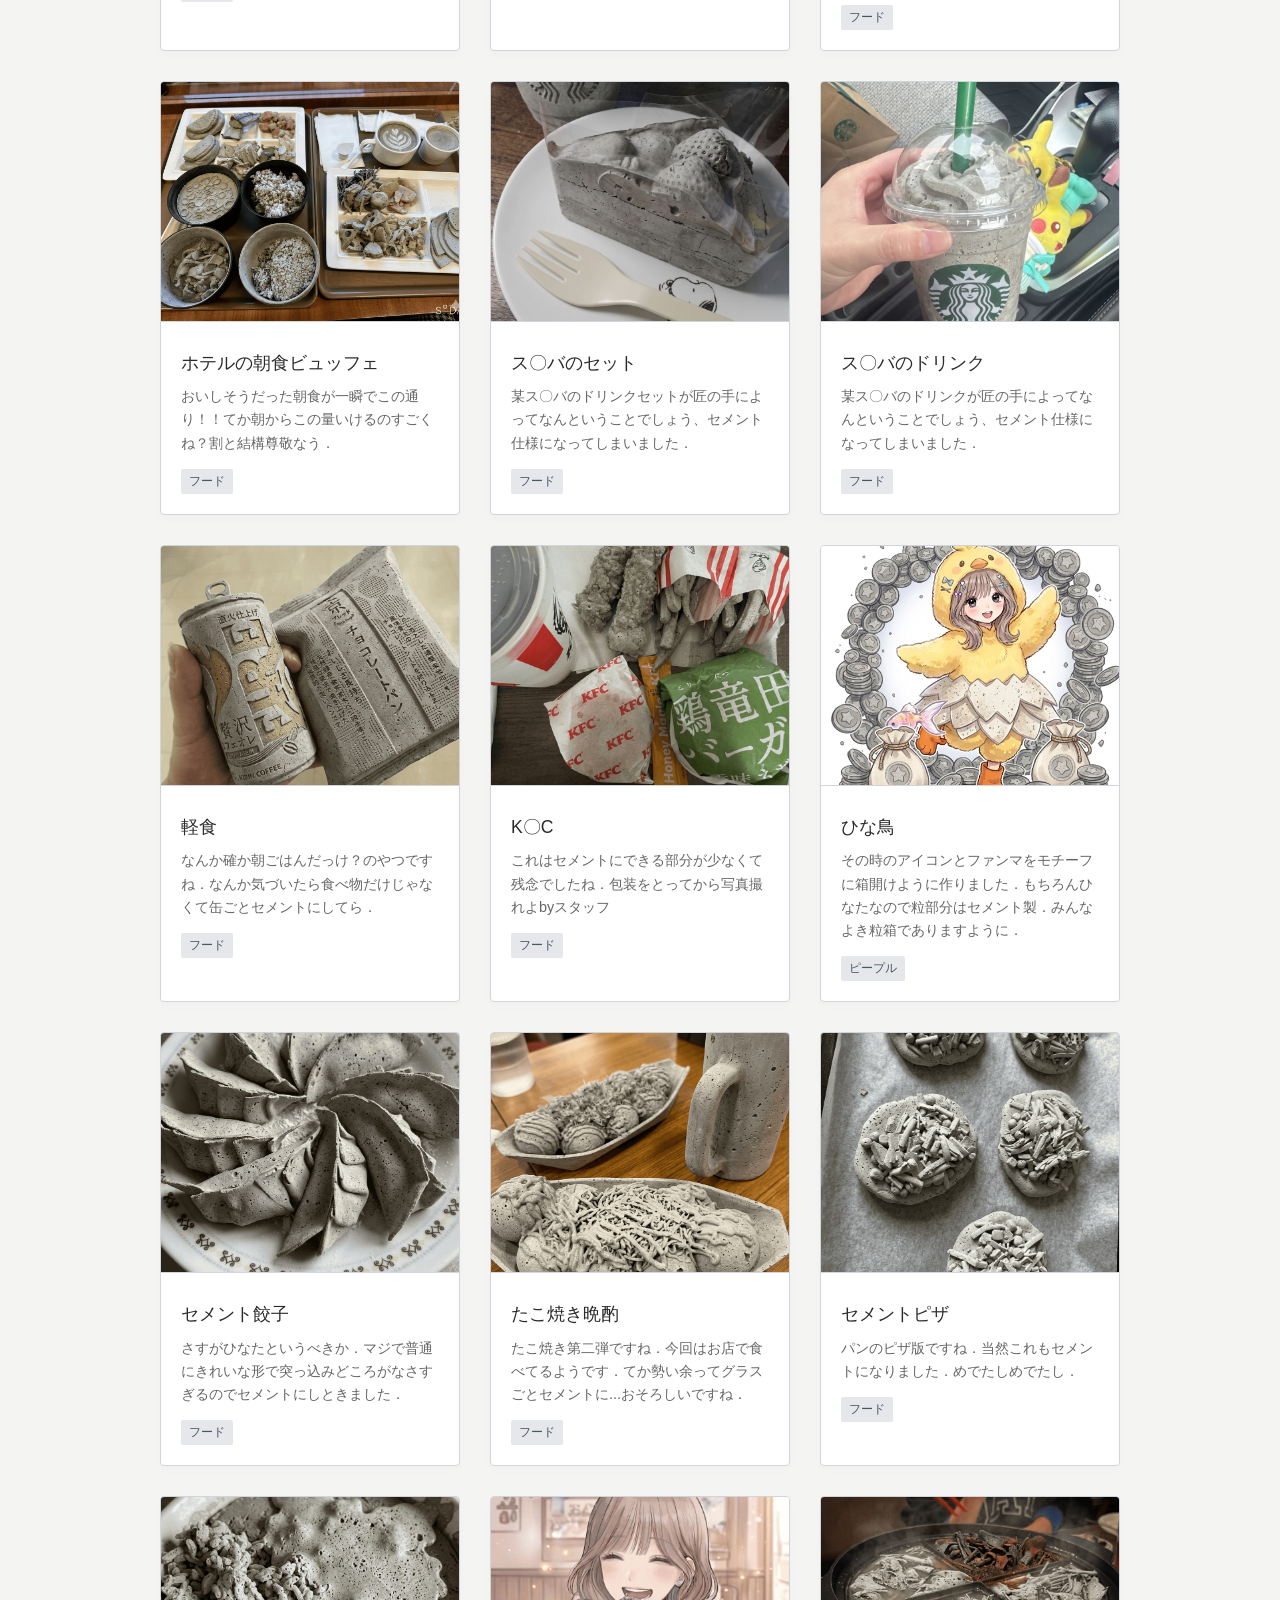
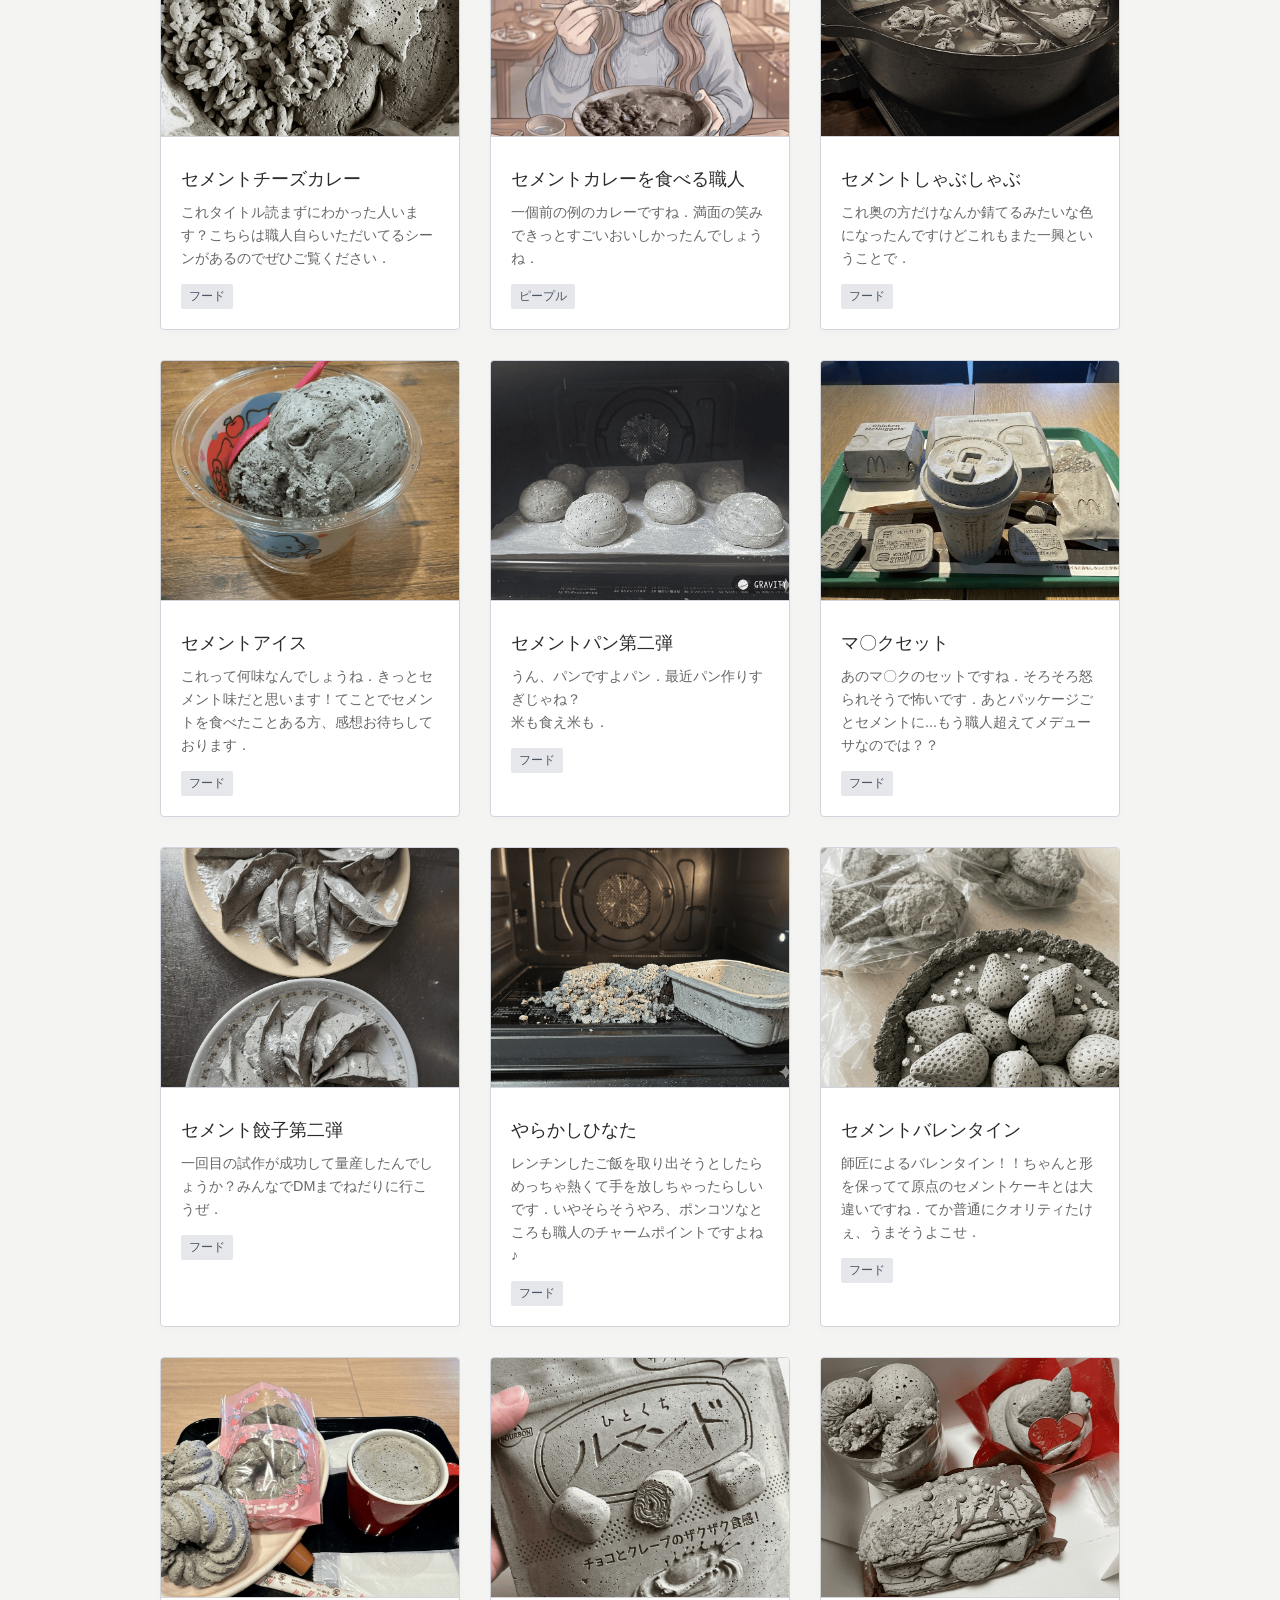
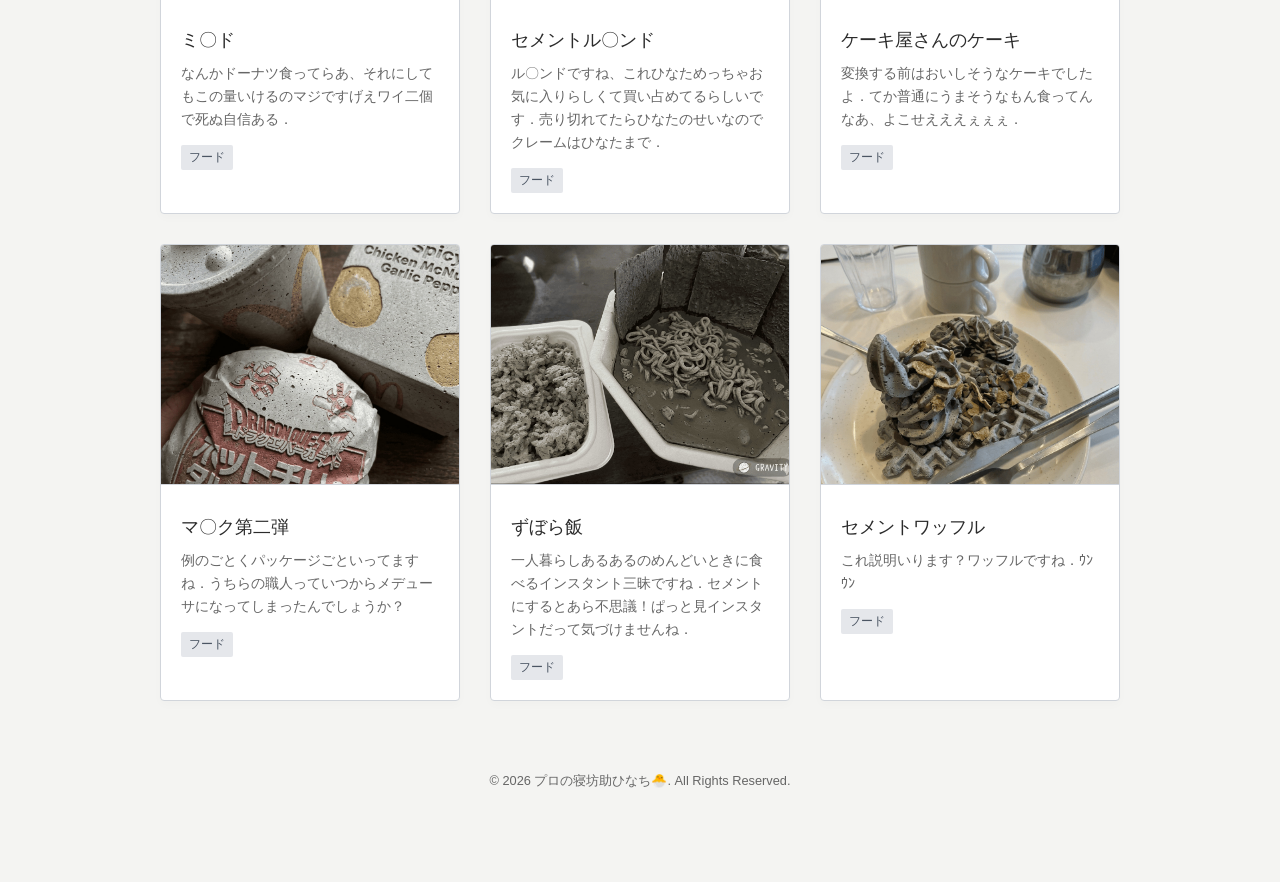
==== commit 8b6cd932: "Update products.html" ====
--- a/products.html
+++ b/products.html
@@ -379,7 +379,7 @@
                 <img src="img/food/31.jpg" alt="セメント" class="product-image">
                 <div class="product-info">
                     <h3 class="product-title">マ〇ク第二弾</h3>
-                    <p class="product-desc">例のごとくパッケージごと言ってますね．うちらの職人っていつからメデューサになってしまったんでしょうか？</p>
+                    <p class="product-desc">例のごとくパッケージごといってますね．うちらの職人っていつからメデューサになってしまったんでしょうか？</p>
                     <span class="product-tag">フード</span>
                 </div>
             </div>
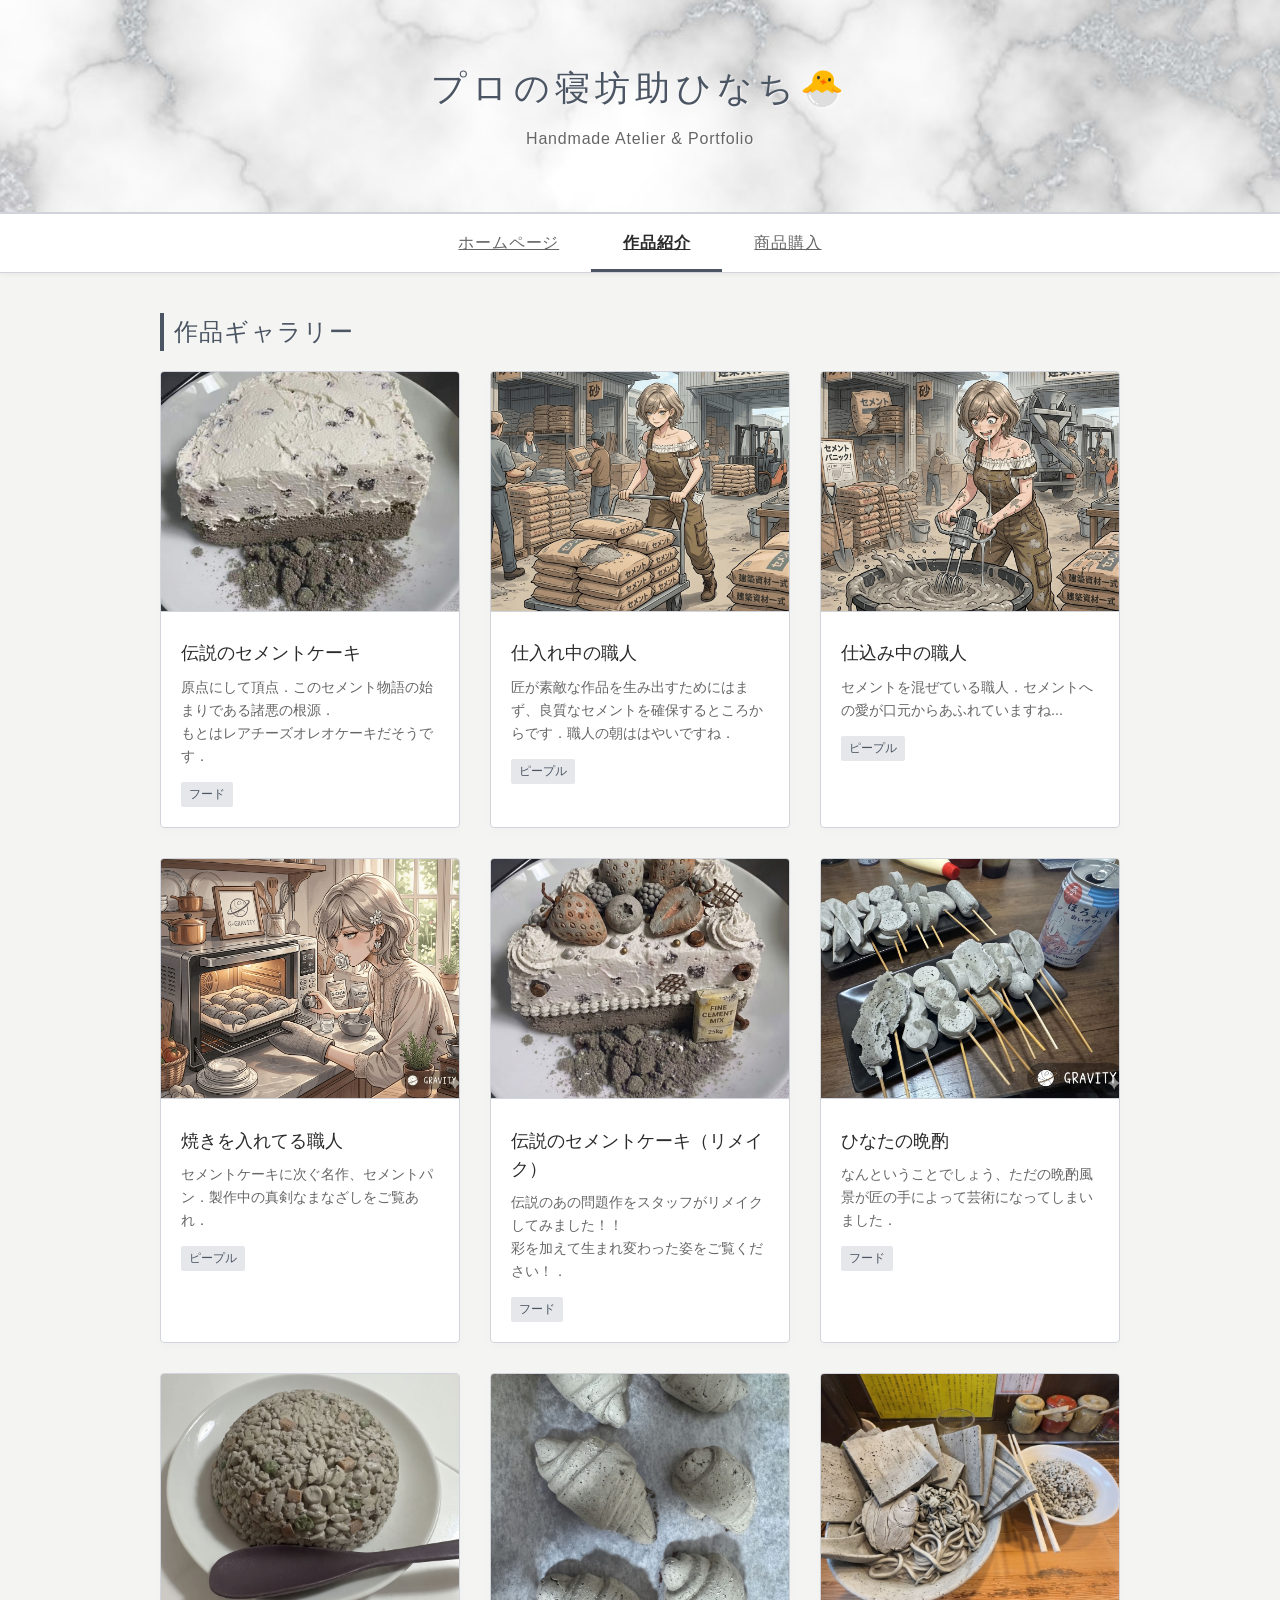
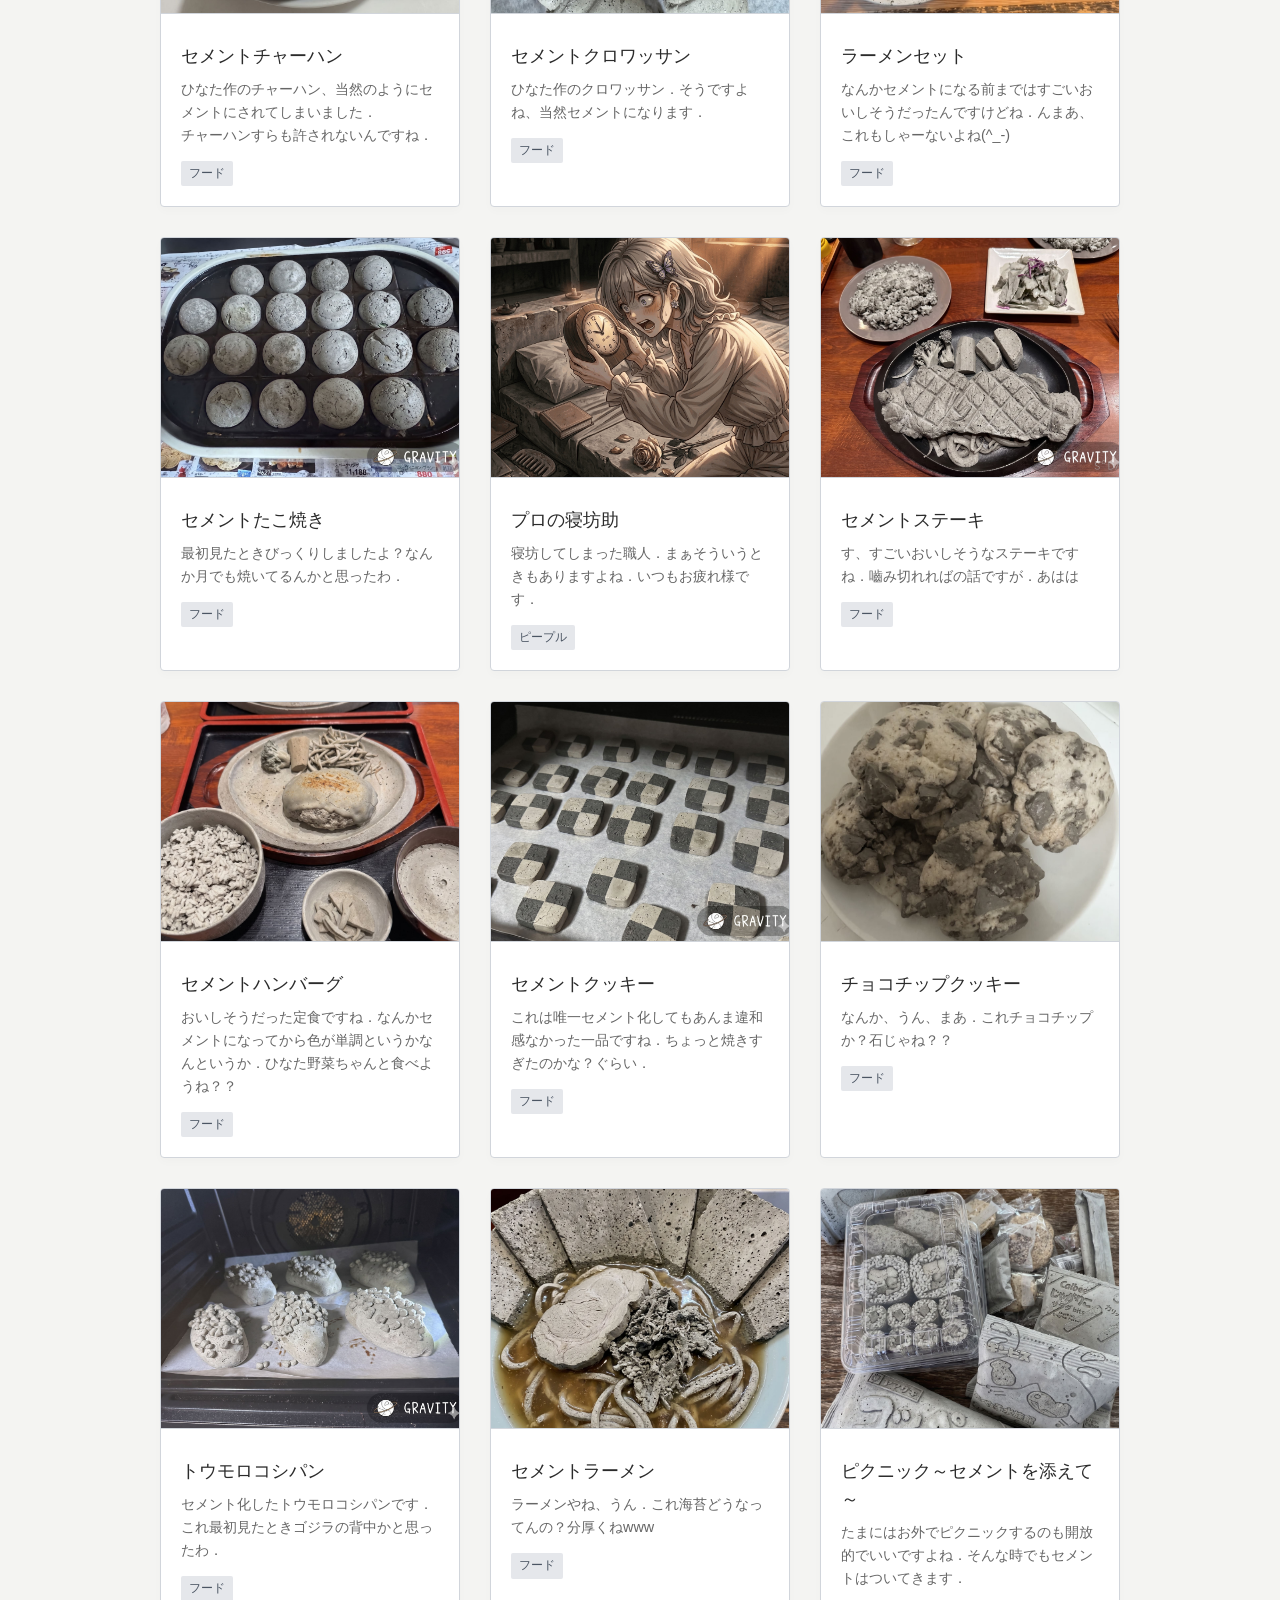
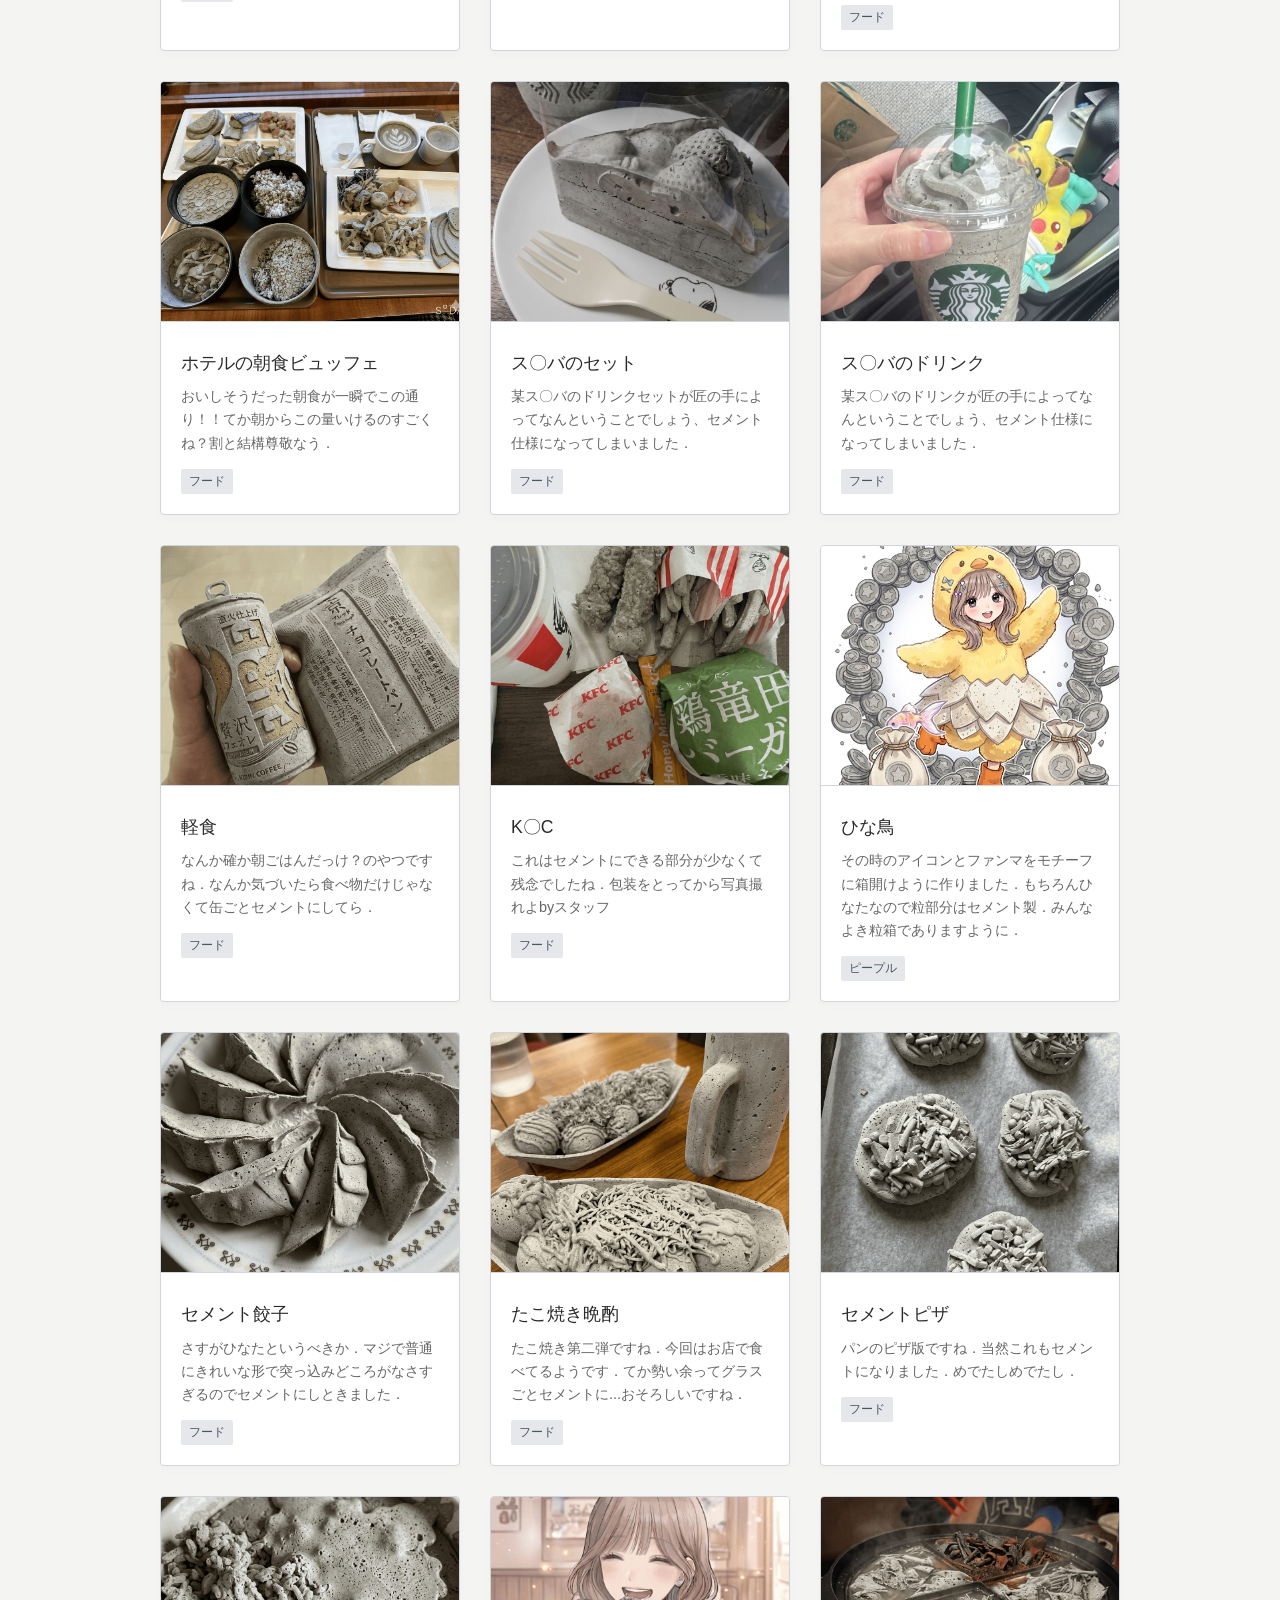
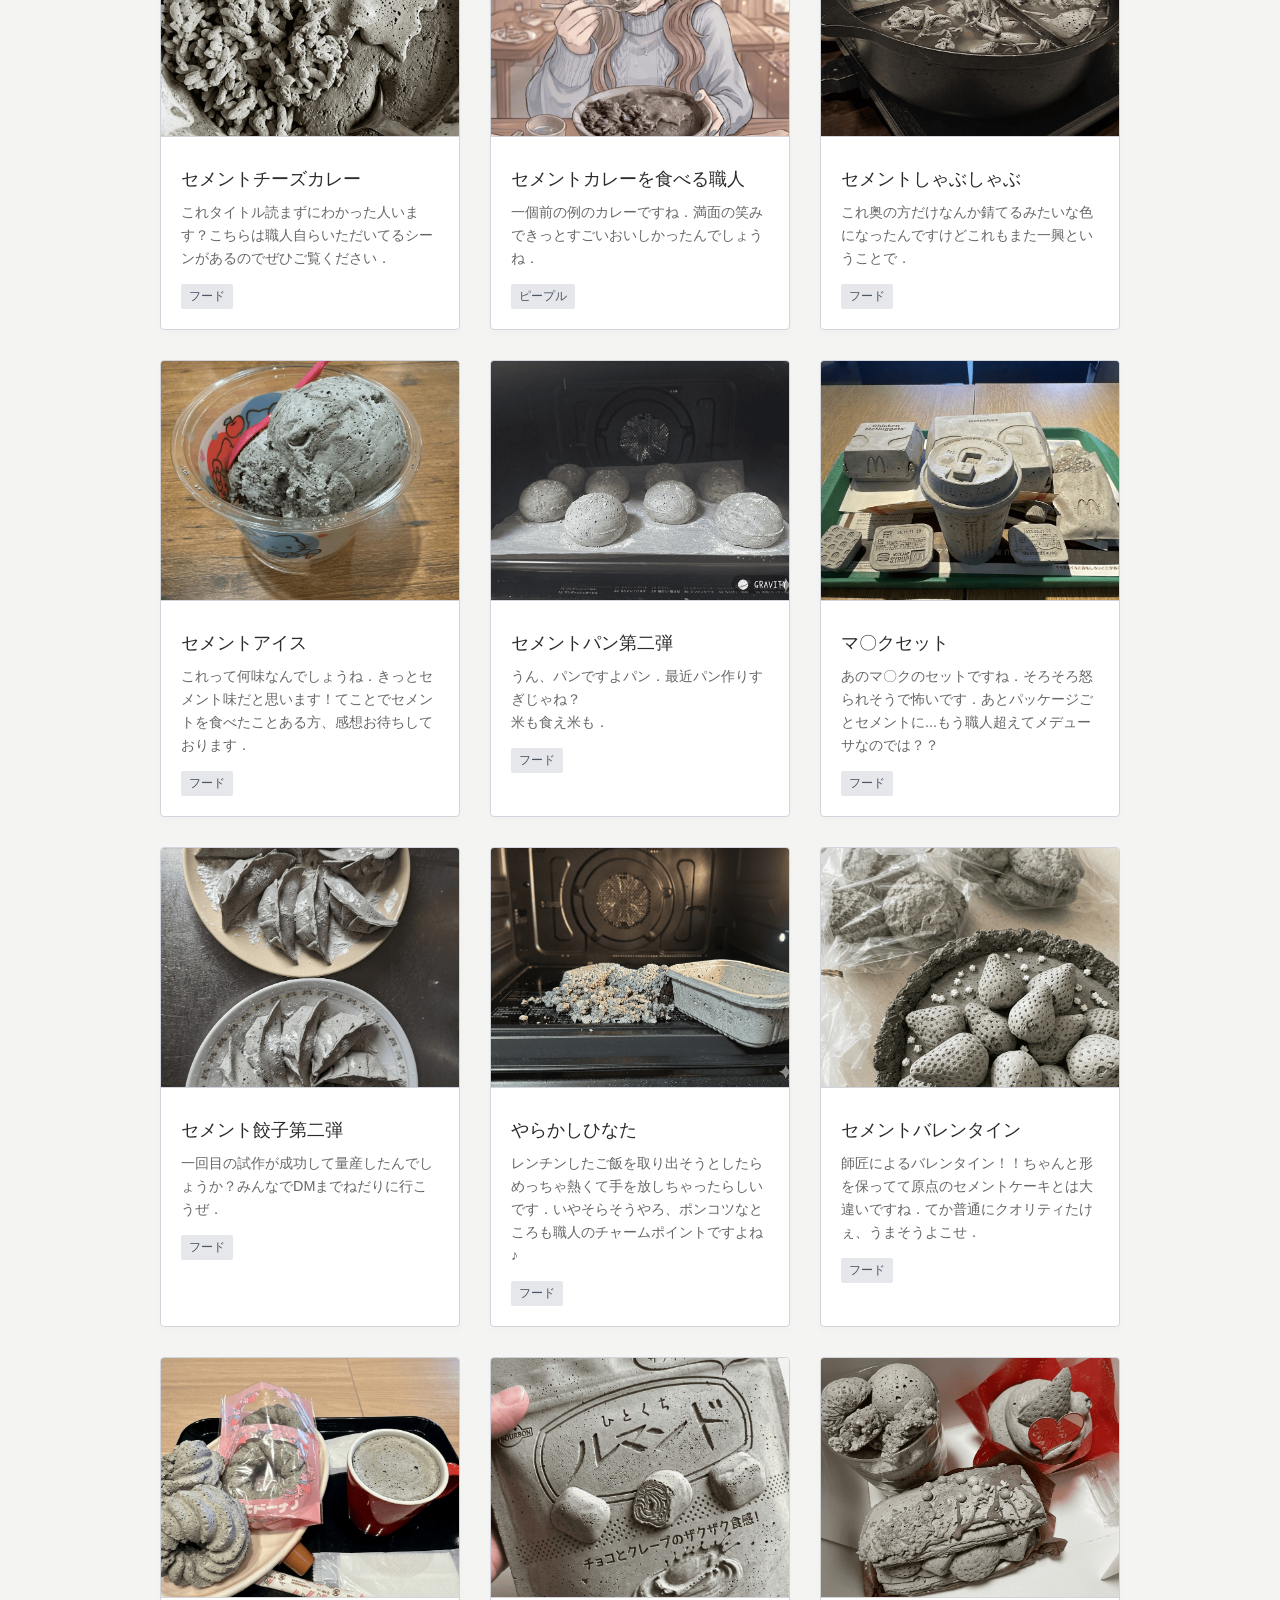
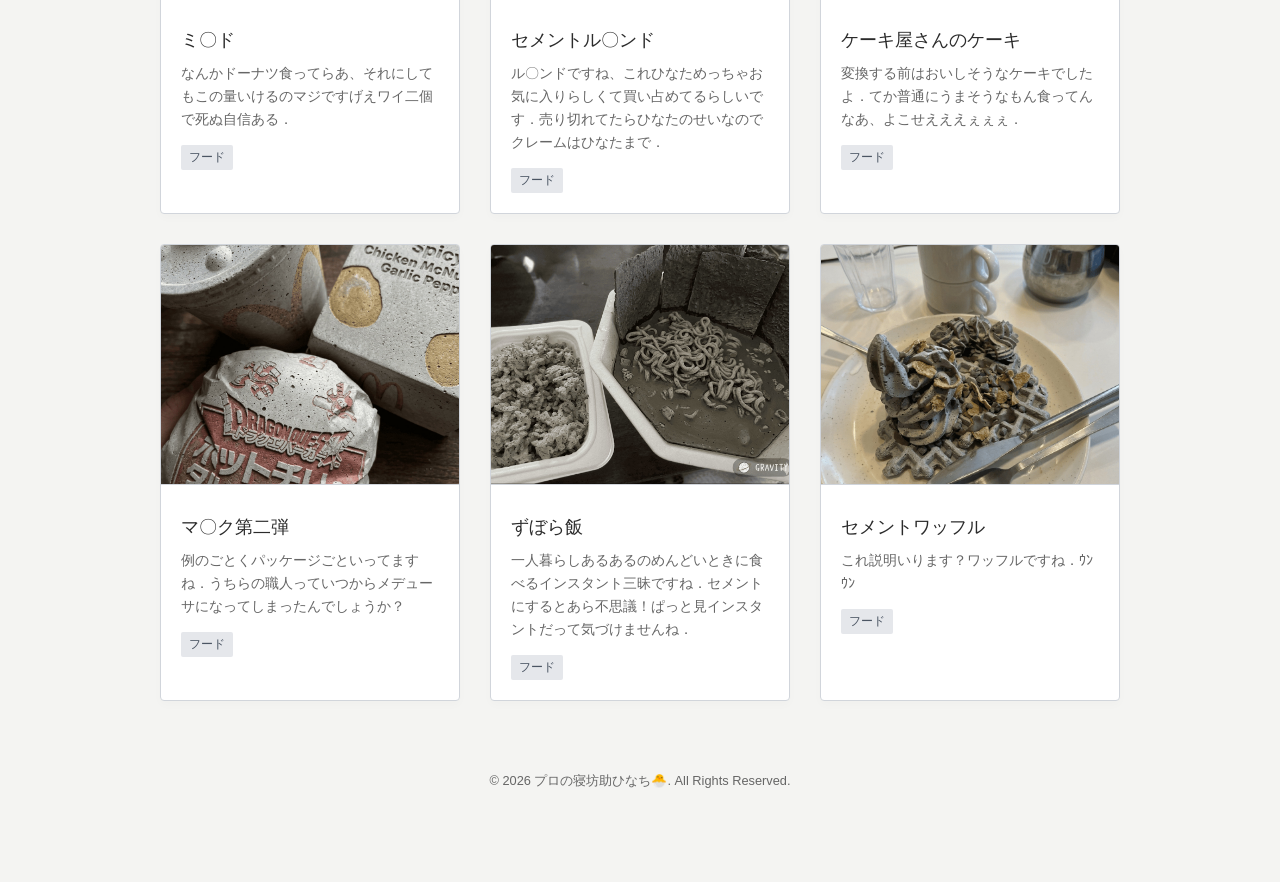
==== commit 0368ce03: "Update products.html" ====
--- a/products.html
+++ b/products.html
@@ -64,7 +64,7 @@
                 <img src="img/food/top2.jpg" alt="セメント" class="product-image">
                 <div class="product-info">
                     <h3 class="product-title">伝説のセメントケーキ（リメイク）</h3>
-                    <p class="product-desc">伝説のあの問題作をスタッフがリメイクしてみました！！</br>彩を加えて生まれ変わった姿をご覧あれ！．</p>
+                    <p class="product-desc">伝説のあの問題作をスタッフがリメイクしてみました！！</br>彩を加えて生まれ変わった姿をご覧ください！．</p>
                     <span class="product-tag">フード</span>
                 </div>
             </div>
--- a/style.css
+++ b/style.css
@@ -372,4 +372,17 @@
     cursor: pointer;
 }
 
+.profile-footer {
+    text-align: right;    /* 右寄せにする[cite: 3, 5] */
+    margin-top: 15px;     /* 文章との間に隙間を作る */
+}
+
+.update-date {
+    font-size: 0.9rem;      /* 小さすぎないサイズに変更 */
+    color: #666666;          /* 以前より少し濃い、読めるグレーに変更[cite: 3, 5] */
+    margin-left: 10px;
+    font-weight: 500;        /* ほんの少しだけ太くして視認性を上げる */
+    opacity: 0.8;            /* 透けさせすぎない[cite: 3] */
+}
+
 footer { text-align: center; padding: 30px; color: var(--text-sub); font-size: 0.8rem; }
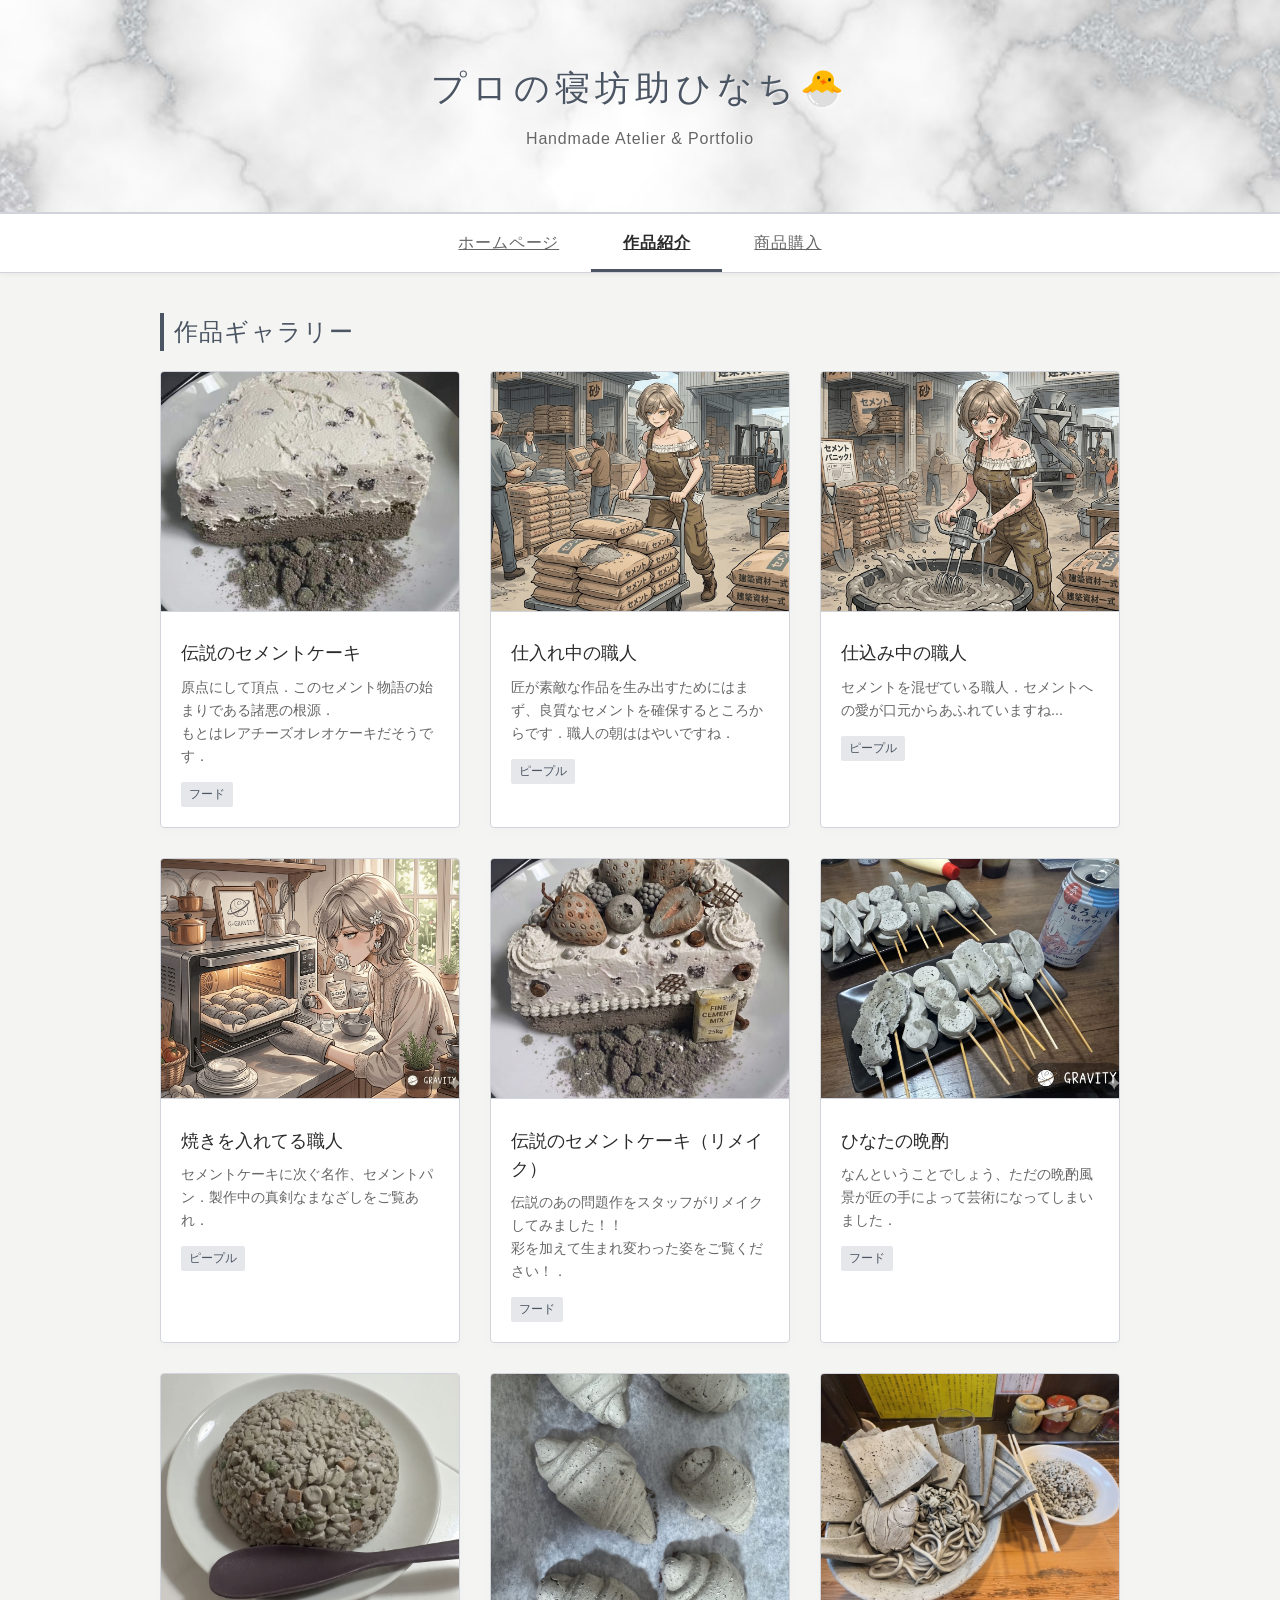
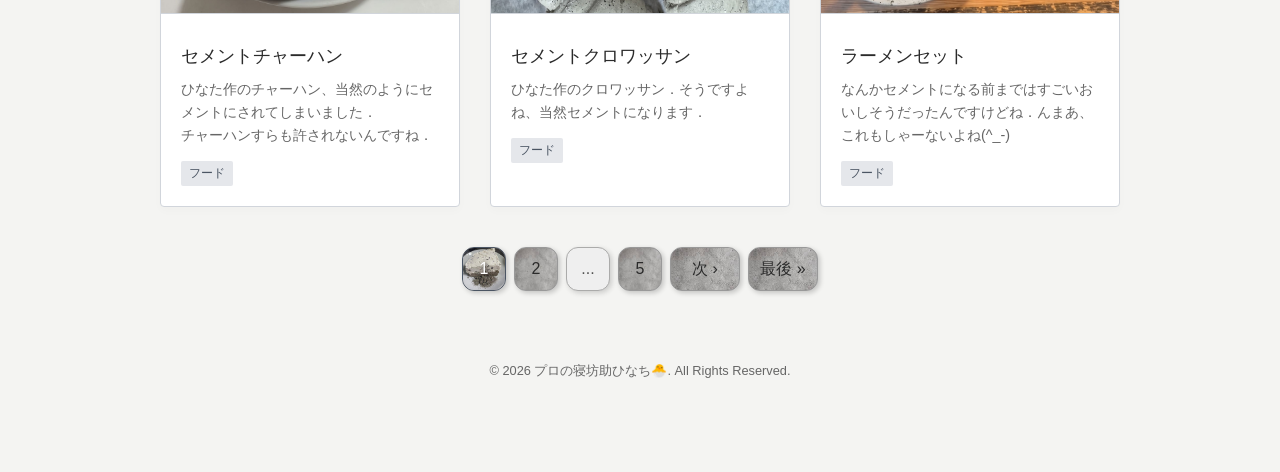
==== commit 029914ae: "Update products.html" ====
--- a/products.html
+++ b/products.html
@@ -25,7 +25,7 @@
         <h2>作品ギャラリー</h2>
         <div class="product-grid">
             <div class="product-card">
-                <img src="img/food/top.jpg" alt="セメント" class="product-image">
+                <img src="img/food/top.jpg" alt="セメント" class="product-image" loading="lazy">
                 <div class="product-info">
                     <h3 class="product-title">伝説のセメントケーキ</h3>
                     <p class="product-desc">原点にして頂点．このセメント物語の始まりである諸悪の根源．</br>もとはレアチーズオレオケーキだそうです．</p>
@@ -34,7 +34,7 @@
             </div>
 
             <div class="product-card">
-                <img src="img/people/01.jpg" alt="セメント" class="product-image">
+                <img src="img/people/01.jpg" alt="セメント" class="product-image" loading="lazy">
                 <div class="product-info">
                     <h3 class="product-title">仕入れ中の職人</h3>
                     <p class="product-desc">匠が素敵な作品を生み出すためにはまず、良質なセメントを確保するところからです．職人の朝ははやいですね．</p>
@@ -43,7 +43,7 @@
             </div>
 
             <div class="product-card">
-                <img src="img/people/05.jpg" alt="セメント" class="product-image">
+                <img src="img/people/05.jpg" alt="セメント" class="product-image" loading="lazy">
                 <div class="product-info">
                     <h3 class="product-title">仕込み中の職人</h3>
                     <p class="product-desc">セメントを混ぜている職人．セメントへの愛が口元からあふれていますね...</p>
@@ -52,7 +52,7 @@
             </div>
 
             <div class="product-card">
-                <img src="img/people/02.jpg" alt="セメント" class="product-image">
+                <img src="img/people/02.jpg" alt="セメント" class="product-image" loading="lazy">
                 <div class="product-info">
                     <h3 class="product-title">焼きを入れてる職人</h3>
                     <p class="product-desc">セメントケーキに次ぐ名作、セメントパン．製作中の真剣なまなざしをご覧あれ．</p>
@@ -61,7 +61,7 @@
             </div>
 
             <div class="product-card">
-                <img src="img/food/top2.jpg" alt="セメント" class="product-image">
+                <img src="img/food/top2.jpg" alt="セメント" class="product-image" loading="lazy">
                 <div class="product-info">
                     <h3 class="product-title">伝説のセメントケーキ（リメイク）</h3>
                     <p class="product-desc">伝説のあの問題作をスタッフがリメイクしてみました！！</br>彩を加えて生まれ変わった姿をご覧ください！．</p>
@@ -70,7 +70,7 @@
             </div>
 
             <div class="product-card">
-                <img src="img/food/03.jpg" alt="セメント" class="product-image">
+                <img src="img/food/03.jpg" alt="セメント" class="product-image" loading="lazy">
                 <div class="product-info">
                     <h3 class="product-title">ひなたの晩酌</h3>
                     <p class="product-desc">なんということでしょう、ただの晩酌風景が匠の手によって芸術になってしまいました．</p>
@@ -79,7 +79,7 @@
             </div>
 
             <div class="product-card">
-                <img src="img/food/04.jpg" alt="セメント" class="product-image">
+                <img src="img/food/04.jpg" alt="セメント" class="product-image" loading="lazy">
                 <div class="product-info">
                     <h3 class="product-title">セメントチャーハン</h3>
                     <p class="product-desc">ひなた作のチャーハン、当然のようにセメントにされてしまいました．</br>チャーハンすらも許されないんですね．</p>
@@ -88,7 +88,7 @@
             </div>
 
             <div class="product-card">
-                <img src="img/food/05.jpg" alt="セメント" class="product-image">
+                <img src="img/food/05.jpg" alt="セメント" class="product-image" loading="lazy">
                 <div class="product-info">
                     <h3 class="product-title">セメントクロワッサン</h3>
                     <p class="product-desc">ひなた作のクロワッサン．そうですよね、当然セメントになります．</p>
@@ -97,7 +97,7 @@
             </div>
 
             <div class="product-card">
-                <img src="img/food/06.jpg" alt="セメント" class="product-image">
+                <img src="img/food/06.jpg" alt="セメント" class="product-image" loading="lazy">
                 <div class="product-info">
                     <h3 class="product-title">ラーメンセット</h3>
                     <p class="product-desc">なんかセメントになる前まではすごいおいしそうだったんですけどね．んまあ、これもしゃーないよね(^_-)</p>
@@ -106,7 +106,7 @@
             </div>
 
             <div class="product-card">
-                <img src="img/food/07.jpg" alt="セメント" class="product-image">
+                <img src="img/food/07.jpg" alt="セメント" class="product-image" loading="lazy">
                 <div class="product-info">
                     <h3 class="product-title">セメントたこ焼き</h3>
                     <p class="product-desc">最初見たときびっくりしましたよ？なんか月でも焼いてるんかと思ったわ．</p>
@@ -115,7 +115,7 @@
             </div>
 
             <div class="product-card">
-                <img src="img/people/03.jpg" alt="セメント" class="product-image">
+                <img src="img/people/03.jpg" alt="セメント" class="product-image" loading="lazy">
                 <div class="product-info">
                     <h3 class="product-title">プロの寝坊助</h3>
                     <p class="product-desc">寝坊してしまった職人．まぁそういうときもありますよね．いつもお疲れ様です．</p>
@@ -124,7 +124,7 @@
             </div>
 
             <div class="product-card">
-                <img src="img/food/08.jpg" alt="セメント" class="product-image">
+                <img src="img/food/08.jpg" alt="セメント" class="product-image" loading="lazy">
                 <div class="product-info">
                     <h3 class="product-title">セメントステーキ</h3>
                     <p class="product-desc">す、すごいおいしそうなステーキですね．嚙み切れればの話ですが．あはは</p>
@@ -133,7 +133,7 @@
             </div>
 
             <div class="product-card">
-                <img src="img/food/09.jpg" alt="セメント" class="product-image">
+                <img src="img/food/09.jpg" alt="セメント" class="product-image" loading="lazy">
                 <div class="product-info">
                     <h3 class="product-title">セメントハンバーグ</h3>
                     <p class="product-desc">おいしそうだった定食ですね．なんかセメントになってから色が単調というかなんというか．ひなた野菜ちゃんと食べようね？？</p>
@@ -142,7 +142,7 @@
             </div>
 
             <div class="product-card">
-                <img src="img/food/10.jpg" alt="セメント" class="product-image">
+                <img src="img/food/10.jpg" alt="セメント" class="product-image" loading="lazy">
                 <div class="product-info">
                     <h3 class="product-title">セメントクッキー</h3>
                     <p class="product-desc">これは唯一セメント化してもあんま違和感なかった一品ですね．ちょっと焼きすぎたのかな？ぐらい．</p>
@@ -151,7 +151,7 @@
             </div>
 
             <div class="product-card">
-                <img src="img/food/11.jpg" alt="セメント" class="product-image">
+                <img src="img/food/11.jpg" alt="セメント" class="product-image" loading="lazy">
                 <div class="product-info">
                     <h3 class="product-title">チョコチップクッキー</h3>
                     <p class="product-desc">なんか、うん、まあ．これチョコチップか？石じゃね？？</p>
@@ -160,7 +160,7 @@
             </div>
 
             <div class="product-card">
-                <img src="img/food/12.jpg" alt="セメント" class="product-image">
+                <img src="img/food/12.jpg" alt="セメント" class="product-image" loading="lazy">
                 <div class="product-info">
                     <h3 class="product-title">トウモロコシパン</h3>
                     <p class="product-desc">セメント化したトウモロコシパンです．これ最初見たときゴジラの背中かと思ったわ．</p>
@@ -169,7 +169,7 @@
             </div>
 
             <div class="product-card">
-                <img src="img/food/13.jpg" alt="セメント" class="product-image">
+                <img src="img/food/13.jpg" alt="セメント" class="product-image" loading="lazy">
                 <div class="product-info">
                     <h3 class="product-title">セメントラーメン</h3>
                     <p class="product-desc">ラーメンやね、うん．これ海苔どうなってんの？分厚くねwww</p>
@@ -178,7 +178,7 @@
             </div>
 
             <div class="product-card">
-                <img src="img/food/14.jpg" alt="セメント" class="product-image">
+                <img src="img/food/14.jpg" alt="セメント" class="product-image" loading="lazy">
                 <div class="product-info">
                     <h3 class="product-title">ピクニック～セメントを添えて～</h3>
                     <p class="product-desc">たまにはお外でピクニックするのも開放的でいいですよね．そんな時でもセメントはついてきます．</p>
@@ -187,7 +187,7 @@
             </div>
 
             <div class="product-card">
-                <img src="img/food/34.jpg" alt="セメント" class="product-image">
+                <img src="img/food/34.jpg" alt="セメント" class="product-image" loading="lazy">
                 <div class="product-info">
                     <h3 class="product-title">ホテルの朝食ビュッフェ</h3>
                     <p class="product-desc">おいしそうだった朝食が一瞬でこの通り！！てか朝からこの量いけるのすごくね？割と結構尊敬なう．</p>
@@ -196,7 +196,7 @@
             </div>
 
             <div class="product-card">
-                <img src="img/food/01.jpg" alt="セメント" class="product-image">
+                <img src="img/food/01.jpg" alt="セメント" class="product-image" loading="lazy">
                 <div class="product-info">
                     <h3 class="product-title">ス〇バのセット</h3>
                     <p class="product-desc">某ス〇バのドリンクセットが匠の手によってなんということでしょう、セメント仕様になってしまいました．</p>
@@ -205,7 +205,7 @@
             </div>
 
             <div class="product-card">
-                <img src="img/food/02.jpg" alt="セメント" class="product-image">
+                <img src="img/food/02.jpg" alt="セメント" class="product-image" loading="lazy">
                 <div class="product-info">
                     <h3 class="product-title">ス〇バのドリンク</h3>
                     <p class="product-desc">某ス〇バのドリンクが匠の手によってなんということでしょう、セメント仕様になってしまいました．</p>
@@ -214,7 +214,7 @@
             </div>
 
             <div class="product-card">
-                <img src="img/food/15.jpg" alt="セメント" class="product-image">
+                <img src="img/food/15.jpg" alt="セメント" class="product-image" loading="lazy">
                 <div class="product-info">
                     <h3 class="product-title">軽食</h3>
                     <p class="product-desc">なんか確か朝ごはんだっけ？のやつですね．なんか気づいたら食べ物だけじゃなくて缶ごとセメントにしてら．</p>
@@ -223,7 +223,7 @@
             </div>
 
             <div class="product-card">
-                <img src="img/food/16.jpg" alt="セメント" class="product-image">
+                <img src="img/food/16.jpg" alt="セメント" class="product-image" loading="lazy">
                 <div class="product-info">
                     <h3 class="product-title">K〇C</h3>
                     <p class="product-desc">これはセメントにできる部分が少なくて残念でしたね．包装をとってから写真撮れよbyスタッフ</p>
@@ -232,7 +232,7 @@
             </div>
 
             <div class="product-card">
-                <img src="img/people/06.jpg" alt="セメント" class="product-image">
+                <img src="img/people/06.jpg" alt="セメント" class="product-image" loading="lazy">
                 <div class="product-info">
                     <h3 class="product-title">ひな鳥</h3>
                     <p class="product-desc">その時のアイコンとファンマをモチーフに箱開けように作りました．もちろんひなたなので粒部分はセメント製．みんなよき粒箱でありますように．</p>
@@ -241,7 +241,7 @@
             </div>
 
             <div class="product-card">
-                <img src="img/food/17.jpg" alt="セメント" class="product-image">
+                <img src="img/food/17.jpg" alt="セメント" class="product-image" loading="lazy">
                 <div class="product-info">
                     <h3 class="product-title">セメント餃子</h3>
                     <p class="product-desc">さすがひなたというべきか．マジで普通にきれいな形で突っ込みどころがなさすぎるのでセメントにしときました．</p>
@@ -250,7 +250,7 @@
             </div>
 
             <div class="product-card">
-                <img src="img/food/18.jpg" alt="セメント" class="product-image">
+                <img src="img/food/18.jpg" alt="セメント" class="product-image" loading="lazy">
                 <div class="product-info">
                     <h3 class="product-title">たこ焼き晩酌</h3>
                     <p class="product-desc">たこ焼き第二弾ですね．今回はお店で食べてるようです．てか勢い余ってグラスごとセメントに...おそろしいですね．</p>
@@ -259,7 +259,7 @@
             </div>
 
             <div class="product-card">
-                <img src="img/food/19.jpg" alt="セメント" class="product-image">
+                <img src="img/food/19.jpg" alt="セメント" class="product-image" loading="lazy">
                 <div class="product-info">
                     <h3 class="product-title">セメントピザ</h3>
                     <p class="product-desc">パンのピザ版ですね．当然これもセメントになりました．めでたしめでたし．</p>
@@ -268,7 +268,7 @@
             </div>
 
             <div class="product-card">
-                <img src="img/food/20.jpg" alt="セメント" class="product-image">
+                <img src="img/food/20.jpg" alt="セメント" class="product-image" loading="lazy">
                 <div class="product-info">
                     <h3 class="product-title">セメントチーズカレー</h3>
                     <p class="product-desc">これタイトル読まずにわかった人います？こちらは職人自らいただいてるシーンがあるのでぜひご覧ください．</p>
@@ -277,7 +277,7 @@
             </div>
 
             <div class="product-card">
-                <img src="img/people/04.jpg" alt="セメント" class="product-image">
+                <img src="img/people/04.jpg" alt="セメント" class="product-image" loading="lazy">
                 <div class="product-info">
                     <h3 class="product-title">セメントカレーを食べる職人</h3>
                     <p class="product-desc">一個前の例のカレーですね．満面の笑みできっとすごいおいしかったんでしょうね．</p>
@@ -286,7 +286,7 @@
             </div>
 
             <div class="product-card">
-                <img src="img/food/21.jpg" alt="セメント" class="product-image">
+                <img src="img/food/21.jpg" alt="セメント" class="product-image" loading="lazy">
                 <div class="product-info">
                     <h3 class="product-title">セメントしゃぶしゃぶ</h3>
                     <p class="product-desc">これ奥の方だけなんか錆てるみたいな色になったんですけどこれもまた一興ということで．</p>
@@ -295,7 +295,7 @@
             </div>
 
             <div class="product-card">
-                <img src="img/food/22.jpg" alt="セメント" class="product-image">
+                <img src="img/food/22.jpg" alt="セメント" class="product-image" loading="lazy">
                 <div class="product-info">
                     <h3 class="product-title">セメントアイス</h3>
                     <p class="product-desc">これって何味なんでしょうね．きっとセメント味だと思います！てことでセメントを食べたことある方、感想お待ちしております．</p>
@@ -304,7 +304,7 @@
             </div>
             
             <div class="product-card">
-                <img src="img/food/23.jpg" alt="セメント" class="product-image">
+                <img src="img/food/23.jpg" alt="セメント" class="product-image" loading="lazy">
                 <div class="product-info">
                     <h3 class="product-title">セメントパン第二弾</h3>
                     <p class="product-desc">うん、パンですよパン．最近パン作りすぎじゃね？</br>米も食え米も．</p>
@@ -313,7 +313,7 @@
             </div>
 
             <div class="product-card">
-                <img src="img/food/24.jpg" alt="セメント" class="product-image">
+                <img src="img/food/24.jpg" alt="セメント" class="product-image" loading="lazy">
                 <div class="product-info">
                     <h3 class="product-title">マ〇クセット</h3>
                     <p class="product-desc">あのマ〇クのセットですね．そろそろ怒られそうで怖いです．あとパッケージごとセメントに...もう職人超えてメデューサなのでは？？</p>
@@ -322,7 +322,7 @@
             </div>
 
             <div class="product-card">
-                <img src="img/food/25.jpg" alt="セメント" class="product-image">
+                <img src="img/food/25.jpg" alt="セメント" class="product-image" loading="lazy">
                 <div class="product-info">
                     <h3 class="product-title">セメント餃子第二弾</h3>
                     <p class="product-desc">一回目の試作が成功して量産したんでしょうか？みんなでDMまでねだりに行こうぜ．</p>
@@ -331,7 +331,7 @@
             </div>
 
             <div class="product-card">
-                <img src="img/food/26.jpg" alt="セメント" class="product-image">
+                <img src="img/food/26.jpg" alt="セメント" class="product-image" loading="lazy">
                 <div class="product-info">
                     <h3 class="product-title">やらかしひなた</h3>
                     <p class="product-desc">レンチンしたご飯を取り出そうとしたらめっちゃ熱くて手を放しちゃったらしいです．いやそらそうやろ、ポンコツなところも職人のチャームポイントですよね♪</p>
@@ -340,7 +340,7 @@
             </div>
 
             <div class="product-card">
-                <img src="img/food/27.jpg" alt="セメント" class="product-image">
+                <img src="img/food/27.jpg" alt="セメント" class="product-image" loading="lazy">
                 <div class="product-info">
                     <h3 class="product-title">セメントバレンタイン</h3>
                     <p class="product-desc">師匠によるバレンタイン！！ちゃんと形を保ってて原点のセメントケーキとは大違いですね．てか普通にクオリティたけぇ、うまそうよこせ．</p>
@@ -349,7 +349,7 @@
             </div>
 
             <div class="product-card">
-                <img src="img/food/28.jpg" alt="セメント" class="product-image">
+                <img src="img/food/28.jpg" alt="セメント" class="product-image" loading="lazy">
                 <div class="product-info">
                     <h3 class="product-title">ミ〇ド</h3>
                     <p class="product-desc">なんかドーナツ食ってらあ、それにしてもこの量いけるのマジですげえワイ二個で死ぬ自信ある．</p>
@@ -358,7 +358,7 @@
             </div>
 
             <div class="product-card">
-                <img src="img/food/29.jpg" alt="セメント" class="product-image">
+                <img src="img/food/29.jpg" alt="セメント" class="product-image" loading="lazy">
                 <div class="product-info">
                     <h3 class="product-title">セメントル〇ンド</h3>
                     <p class="product-desc">ル〇ンドですね、これひなためっちゃお気に入りらしくて買い占めてるらしいです．売り切れてたらひなたのせいなのでクレームはひなたまで．</p>
@@ -367,7 +367,7 @@
             </div>
 
             <div class="product-card">
-                <img src="img/food/30.jpg" alt="セメント" class="product-image">
+                <img src="img/food/30.jpg" alt="セメント" class="product-image" loading="lazy">
                 <div class="product-info">
                     <h3 class="product-title">ケーキ屋さんのケーキ</h3>
                     <p class="product-desc">変換する前はおいしそうなケーキでしたよ．てか普通にうまそうなもん食ってんなあ、よこせえええぇぇぇ．</p>
@@ -376,7 +376,7 @@
             </div>
 
             <div class="product-card">
-                <img src="img/food/31.jpg" alt="セメント" class="product-image">
+                <img src="img/food/31.jpg" alt="セメント" class="product-image" loading="lazy">
                 <div class="product-info">
                     <h3 class="product-title">マ〇ク第二弾</h3>
                     <p class="product-desc">例のごとくパッケージごといってますね．うちらの職人っていつからメデューサになってしまったんでしょうか？</p>
@@ -385,7 +385,7 @@
             </div>
 
             <div class="product-card">
-                <img src="img/food/32.jpg" alt="セメント" class="product-image">
+                <img src="img/food/32.jpg" alt="セメント" class="product-image" loading="lazy">
                 <div class="product-info">
                     <h3 class="product-title">ずぼら飯</h3>
                     <p class="product-desc">一人暮らしあるあるのめんどいときに食べるインスタント三昧ですね．セメントにするとあら不思議！ぱっと見インスタントだって気づけませんね．</p>
@@ -394,7 +394,7 @@
             </div>
 
             <div class="product-card">
-                <img src="img/food/33.jpg" alt="セメント" class="product-image">
+                <img src="img/food/33.jpg" alt="セメント" class="product-image" loading="lazy">
                 <div class="product-info">
                     <h3 class="product-title">セメントワッフル</h3>
                     <p class="product-desc">これ説明いります？ワッフルですね．ｳﾝｳﾝ</p>
@@ -404,6 +404,7 @@
             <!-- 他の商品カードも同様に配置 -->
         </div>
     </main>
+    <div id="pagination" class="pagination"></div> <!-- これが必要です！ -->
     <footer>
         <p>&copy; 2026 プロの寝坊助ひなち🐣‪. All Rights Reserved.</p>
     </footer>
--- a/style.css
+++ b/style.css
@@ -385,4 +385,91 @@
     opacity: 0.8;            /* 透けさせすぎない[cite: 3] */
 }
 
+.pagination {
+    display: flex;
+    justify-content: center;
+    align-items: center;
+    gap: 8px; /* ボタン同士の隙間を広げる[cite: 7] */
+    margin: 40px 0;
+}
+
+.page-btn {
+    min-width: 44px;
+    height: 44px;
+    padding: 0 10px;
+    font-size: 1rem;
+    cursor: pointer;
+    transition: 0.2s;
+    border-radius: 12px; /* 角を丸く落とす[cite: 7] */
+    border: 1px solid #999;
+
+    /* セメントの画像を指定（パスは自分の環境に合わせて調整してください） */
+    background-image: url('img/cement.jpg'); 
+    background-size: cover;
+    background-position: center;
+    
+    /* 文字を見やすくするためのオーバーレイ */
+    color: #2b2b2b;[cite: 7]
+    font-weight: bold;
+    box-shadow: 2px 2px 5px rgba(0,0,0,0.2);
+}
+
+.nav-btn {
+    min-width: 70px;   /* 文字が入るボタンは少し幅広に[cite: 7] */
+    background-color: var(--cement-light) !important;[cite: 7]
+}
+
+.page-dots {
+    color: var(--text-sub);[cite: 7]
+    padding: 0 5px;
+    font-weight: bold;
+}
+
+.page-btn.active {
+    /* 1. 背景のセメント画像はそのまま、明度を下げないように設定 */
+    background-image: url('img/cement.jpg') !important;
+    
+    /* 2. 文字色を完全に白にするか、視認性を高めるために調整 */
+    color: #ffffff !important;
+    text-shadow: 1px 1px 4px rgba(0,0,0,0.8); /* 文字を浮き立たせて読みやすくする */
+    
+    border-color: var(--cement-dark);
+    position: relative;
+    z-index: 1;
+    overflow: hidden;
+}
+
+/* 数字の背後に表示する画像の設定 */
+.page-btn.active::after {
+    content: '';
+    position: absolute;
+    top: 0; /* 50%指定より0固定の方がズレにくいです */
+    left: 0;
+    width: 100%;
+    height: 100%;
+    /* transform: translate は不要になるので削除 */
+    
+    background-image: url('img/food/top.jpg'); 
+    background-size: cover;
+    background-position: center;
+    
+    /* 3. 透明度を少し上げることで「黒っぽさ」を解消し画像を明るく出す */
+    opacity: 1.5; 
+    z-index: -1;
+    transition: 0.3s;
+}
+
+.dot-btn {
+    /* 数字ボタンと同じセメント背景とサイズを継承 */
+    background-image: url('img/cement_texture.jpg'); 
+    background-size: cover;
+    opacity: 0.8; /* 少しだけ透けさせて「数字とは違う」ことを演出 */
+    cursor: pointer;
+}
+
+.dot-btn:hover {
+    opacity: 1;
+    transform: scale(1.1); /* ホバーした時に少し大きくして「押せる感」を出す */
+}
+
 footer { text-align: center; padding: 30px; color: var(--text-sub); font-size: 0.8rem; }
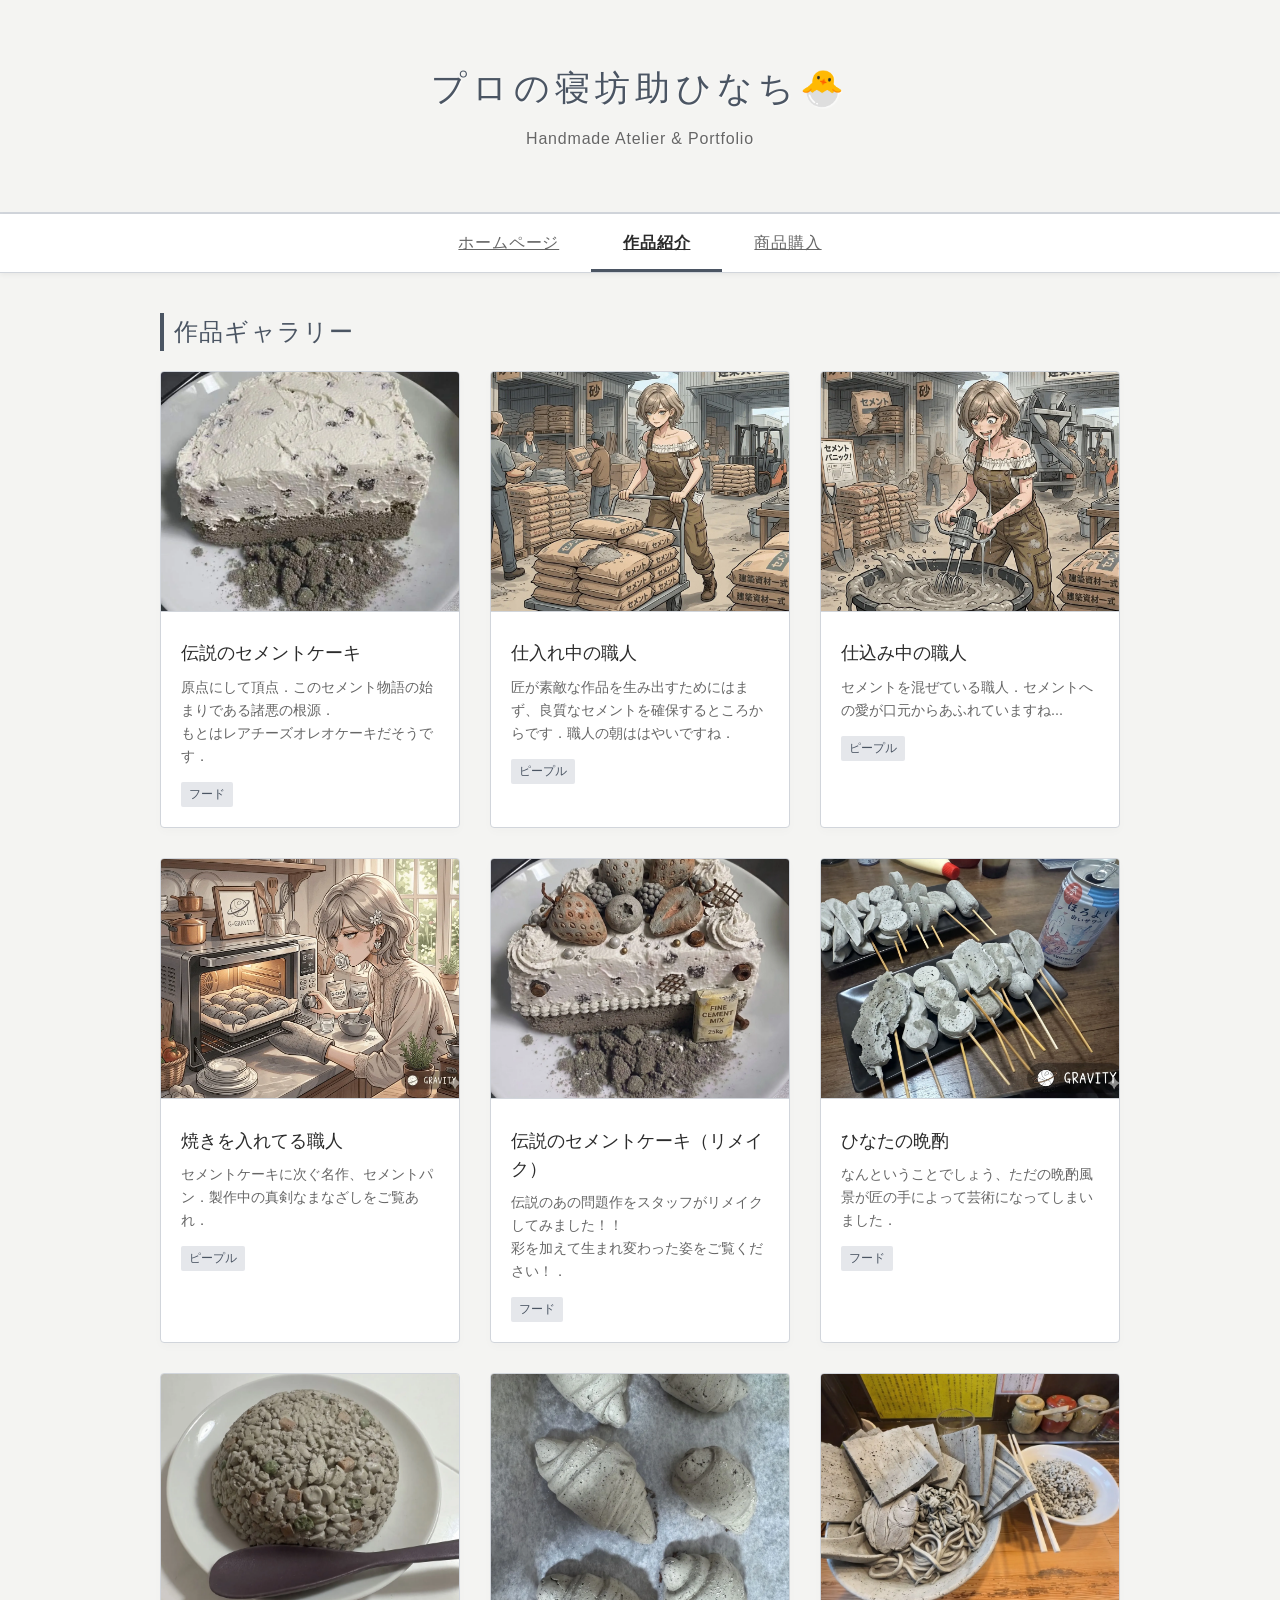
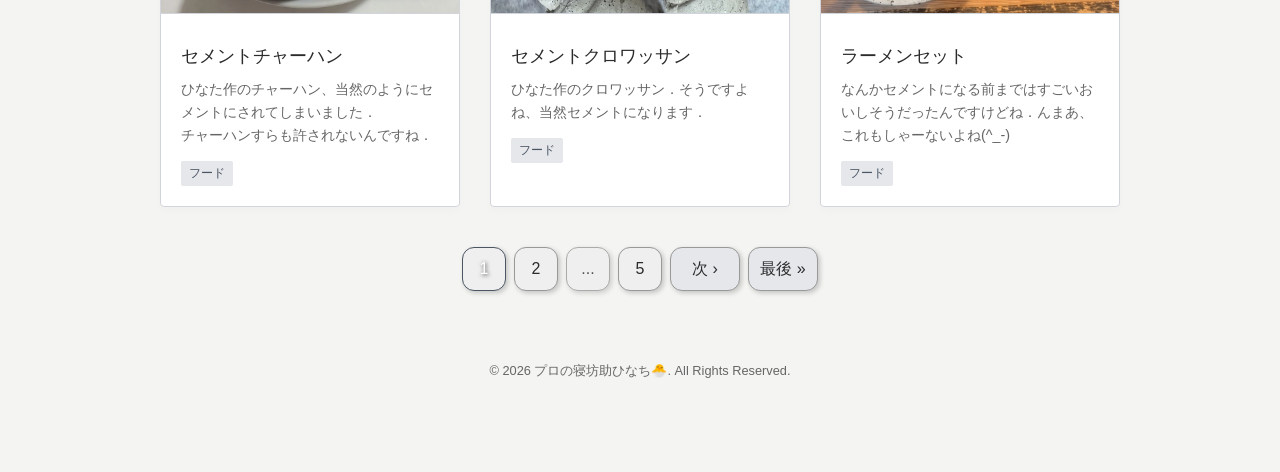
==== commit ffff23d2: "Update products.html" ====
--- a/products.html
+++ b/products.html
@@ -5,7 +5,7 @@
     <meta name="viewport" content="width=device-width, initial-scale=1.0">
     <meta name="robots" content="noindex, nofollow">
     <title>Products - Creator's Portfolio</title>
-    <link rel="icon" href="img/food/top.jpg" type="image/png">
+    <link rel="icon" href="img/food/top.webp" type="image/png">
     <link rel="stylesheet" href="style.css">
 </head>
 <body>
@@ -25,7 +25,7 @@
         <h2>作品ギャラリー</h2>
         <div class="product-grid">
             <div class="product-card">
-                <img src="img/food/top.jpg" alt="セメント" class="product-image" loading="lazy">
+                <img src="img/food/top.webp" alt="セメント" class="product-image" loading="lazy">
                 <div class="product-info">
                     <h3 class="product-title">伝説のセメントケーキ</h3>
                     <p class="product-desc">原点にして頂点．このセメント物語の始まりである諸悪の根源．</br>もとはレアチーズオレオケーキだそうです．</p>
@@ -34,7 +34,7 @@
             </div>
 
             <div class="product-card">
-                <img src="img/people/01.jpg" alt="セメント" class="product-image" loading="lazy">
+                <img src="img/people/01.webp" alt="セメント" class="product-image" loading="lazy">
                 <div class="product-info">
                     <h3 class="product-title">仕入れ中の職人</h3>
                     <p class="product-desc">匠が素敵な作品を生み出すためにはまず、良質なセメントを確保するところからです．職人の朝ははやいですね．</p>
@@ -43,7 +43,7 @@
             </div>
 
             <div class="product-card">
-                <img src="img/people/05.jpg" alt="セメント" class="product-image" loading="lazy">
+                <img src="img/people/05.webp" alt="セメント" class="product-image" loading="lazy">
                 <div class="product-info">
                     <h3 class="product-title">仕込み中の職人</h3>
                     <p class="product-desc">セメントを混ぜている職人．セメントへの愛が口元からあふれていますね...</p>
@@ -52,7 +52,7 @@
             </div>
 
             <div class="product-card">
-                <img src="img/people/02.jpg" alt="セメント" class="product-image" loading="lazy">
+                <img src="img/people/02.webp" alt="セメント" class="product-image" loading="lazy">
                 <div class="product-info">
                     <h3 class="product-title">焼きを入れてる職人</h3>
                     <p class="product-desc">セメントケーキに次ぐ名作、セメントパン．製作中の真剣なまなざしをご覧あれ．</p>
@@ -61,7 +61,7 @@
             </div>
 
             <div class="product-card">
-                <img src="img/food/top2.jpg" alt="セメント" class="product-image" loading="lazy">
+                <img src="img/food/top2.webp" alt="セメント" class="product-image" loading="lazy">
                 <div class="product-info">
                     <h3 class="product-title">伝説のセメントケーキ（リメイク）</h3>
                     <p class="product-desc">伝説のあの問題作をスタッフがリメイクしてみました！！</br>彩を加えて生まれ変わった姿をご覧ください！．</p>
@@ -70,7 +70,7 @@
             </div>
 
             <div class="product-card">
-                <img src="img/food/03.jpg" alt="セメント" class="product-image" loading="lazy">
+                <img src="img/food/03.webp" alt="セメント" class="product-image" loading="lazy">
                 <div class="product-info">
                     <h3 class="product-title">ひなたの晩酌</h3>
                     <p class="product-desc">なんということでしょう、ただの晩酌風景が匠の手によって芸術になってしまいました．</p>
@@ -79,7 +79,7 @@
             </div>
 
             <div class="product-card">
-                <img src="img/food/04.jpg" alt="セメント" class="product-image" loading="lazy">
+                <img src="img/food/04.webp" alt="セメント" class="product-image" loading="lazy">
                 <div class="product-info">
                     <h3 class="product-title">セメントチャーハン</h3>
                     <p class="product-desc">ひなた作のチャーハン、当然のようにセメントにされてしまいました．</br>チャーハンすらも許されないんですね．</p>
@@ -88,7 +88,7 @@
             </div>
 
             <div class="product-card">
-                <img src="img/food/05.jpg" alt="セメント" class="product-image" loading="lazy">
+                <img src="img/food/05.webp" alt="セメント" class="product-image" loading="lazy">
                 <div class="product-info">
                     <h3 class="product-title">セメントクロワッサン</h3>
                     <p class="product-desc">ひなた作のクロワッサン．そうですよね、当然セメントになります．</p>
@@ -97,7 +97,7 @@
             </div>
 
             <div class="product-card">
-                <img src="img/food/06.jpg" alt="セメント" class="product-image" loading="lazy">
+                <img src="img/food/06.webp" alt="セメント" class="product-image" loading="lazy">
                 <div class="product-info">
                     <h3 class="product-title">ラーメンセット</h3>
                     <p class="product-desc">なんかセメントになる前まではすごいおいしそうだったんですけどね．んまあ、これもしゃーないよね(^_-)</p>
@@ -106,7 +106,7 @@
             </div>
 
             <div class="product-card">
-                <img src="img/food/07.jpg" alt="セメント" class="product-image" loading="lazy">
+                <img src="img/food/07.webp" alt="セメント" class="product-image" loading="lazy">
                 <div class="product-info">
                     <h3 class="product-title">セメントたこ焼き</h3>
                     <p class="product-desc">最初見たときびっくりしましたよ？なんか月でも焼いてるんかと思ったわ．</p>
@@ -115,7 +115,7 @@
             </div>
 
             <div class="product-card">
-                <img src="img/people/03.jpg" alt="セメント" class="product-image" loading="lazy">
+                <img src="img/people/03.webp" alt="セメント" class="product-image" loading="lazy">
                 <div class="product-info">
                     <h3 class="product-title">プロの寝坊助</h3>
                     <p class="product-desc">寝坊してしまった職人．まぁそういうときもありますよね．いつもお疲れ様です．</p>
@@ -124,7 +124,7 @@
             </div>
 
             <div class="product-card">
-                <img src="img/food/08.jpg" alt="セメント" class="product-image" loading="lazy">
+                <img src="img/food/08.webp" alt="セメント" class="product-image" loading="lazy">
                 <div class="product-info">
                     <h3 class="product-title">セメントステーキ</h3>
                     <p class="product-desc">す、すごいおいしそうなステーキですね．嚙み切れればの話ですが．あはは</p>
@@ -133,7 +133,7 @@
             </div>
 
             <div class="product-card">
-                <img src="img/food/09.jpg" alt="セメント" class="product-image" loading="lazy">
+                <img src="img/food/09.webp" alt="セメント" class="product-image" loading="lazy">
                 <div class="product-info">
                     <h3 class="product-title">セメントハンバーグ</h3>
                     <p class="product-desc">おいしそうだった定食ですね．なんかセメントになってから色が単調というかなんというか．ひなた野菜ちゃんと食べようね？？</p>
@@ -142,7 +142,7 @@
             </div>
 
             <div class="product-card">
-                <img src="img/food/10.jpg" alt="セメント" class="product-image" loading="lazy">
+                <img src="img/food/10.webp" alt="セメント" class="product-image" loading="lazy">
                 <div class="product-info">
                     <h3 class="product-title">セメントクッキー</h3>
                     <p class="product-desc">これは唯一セメント化してもあんま違和感なかった一品ですね．ちょっと焼きすぎたのかな？ぐらい．</p>
@@ -151,7 +151,7 @@
             </div>
 
             <div class="product-card">
-                <img src="img/food/11.jpg" alt="セメント" class="product-image" loading="lazy">
+                <img src="img/food/11.webp" alt="セメント" class="product-image" loading="lazy">
                 <div class="product-info">
                     <h3 class="product-title">チョコチップクッキー</h3>
                     <p class="product-desc">なんか、うん、まあ．これチョコチップか？石じゃね？？</p>
@@ -160,7 +160,7 @@
             </div>
 
             <div class="product-card">
-                <img src="img/food/12.jpg" alt="セメント" class="product-image" loading="lazy">
+                <img src="img/food/12.webp" alt="セメント" class="product-image" loading="lazy">
                 <div class="product-info">
                     <h3 class="product-title">トウモロコシパン</h3>
                     <p class="product-desc">セメント化したトウモロコシパンです．これ最初見たときゴジラの背中かと思ったわ．</p>
@@ -169,7 +169,7 @@
             </div>
 
             <div class="product-card">
-                <img src="img/food/13.jpg" alt="セメント" class="product-image" loading="lazy">
+                <img src="img/food/13.webp" alt="セメント" class="product-image" loading="lazy">
                 <div class="product-info">
                     <h3 class="product-title">セメントラーメン</h3>
                     <p class="product-desc">ラーメンやね、うん．これ海苔どうなってんの？分厚くねwww</p>
@@ -178,7 +178,7 @@
             </div>
 
             <div class="product-card">
-                <img src="img/food/14.jpg" alt="セメント" class="product-image" loading="lazy">
+                <img src="img/food/14.webp" alt="セメント" class="product-image" loading="lazy">
                 <div class="product-info">
                     <h3 class="product-title">ピクニック～セメントを添えて～</h3>
                     <p class="product-desc">たまにはお外でピクニックするのも開放的でいいですよね．そんな時でもセメントはついてきます．</p>
@@ -187,7 +187,7 @@
             </div>
 
             <div class="product-card">
-                <img src="img/food/34.jpg" alt="セメント" class="product-image" loading="lazy">
+                <img src="img/food/34.webp" alt="セメント" class="product-image" loading="lazy">
                 <div class="product-info">
                     <h3 class="product-title">ホテルの朝食ビュッフェ</h3>
                     <p class="product-desc">おいしそうだった朝食が一瞬でこの通り！！てか朝からこの量いけるのすごくね？割と結構尊敬なう．</p>
@@ -196,7 +196,7 @@
             </div>
 
             <div class="product-card">
-                <img src="img/food/01.jpg" alt="セメント" class="product-image" loading="lazy">
+                <img src="img/food/01.webp" alt="セメント" class="product-image" loading="lazy">
                 <div class="product-info">
                     <h3 class="product-title">ス〇バのセット</h3>
                     <p class="product-desc">某ス〇バのドリンクセットが匠の手によってなんということでしょう、セメント仕様になってしまいました．</p>
@@ -205,7 +205,7 @@
             </div>
 
             <div class="product-card">
-                <img src="img/food/02.jpg" alt="セメント" class="product-image" loading="lazy">
+                <img src="img/food/02.webp" alt="セメント" class="product-image" loading="lazy">
                 <div class="product-info">
                     <h3 class="product-title">ス〇バのドリンク</h3>
                     <p class="product-desc">某ス〇バのドリンクが匠の手によってなんということでしょう、セメント仕様になってしまいました．</p>
@@ -214,7 +214,7 @@
             </div>
 
             <div class="product-card">
-                <img src="img/food/15.jpg" alt="セメント" class="product-image" loading="lazy">
+                <img src="img/food/15.webp" alt="セメント" class="product-image" loading="lazy">
                 <div class="product-info">
                     <h3 class="product-title">軽食</h3>
                     <p class="product-desc">なんか確か朝ごはんだっけ？のやつですね．なんか気づいたら食べ物だけじゃなくて缶ごとセメントにしてら．</p>
@@ -223,7 +223,7 @@
             </div>
 
             <div class="product-card">
-                <img src="img/food/16.jpg" alt="セメント" class="product-image" loading="lazy">
+                <img src="img/food/16.webp" alt="セメント" class="product-image" loading="lazy">
                 <div class="product-info">
                     <h3 class="product-title">K〇C</h3>
                     <p class="product-desc">これはセメントにできる部分が少なくて残念でしたね．包装をとってから写真撮れよbyスタッフ</p>
@@ -232,7 +232,7 @@
             </div>
 
             <div class="product-card">
-                <img src="img/people/06.jpg" alt="セメント" class="product-image" loading="lazy">
+                <img src="img/people/06.webp" alt="セメント" class="product-image" loading="lazy">
                 <div class="product-info">
                     <h3 class="product-title">ひな鳥</h3>
                     <p class="product-desc">その時のアイコンとファンマをモチーフに箱開けように作りました．もちろんひなたなので粒部分はセメント製．みんなよき粒箱でありますように．</p>
@@ -241,7 +241,7 @@
             </div>
 
             <div class="product-card">
-                <img src="img/food/17.jpg" alt="セメント" class="product-image" loading="lazy">
+                <img src="img/food/17.webp" alt="セメント" class="product-image" loading="lazy">
                 <div class="product-info">
                     <h3 class="product-title">セメント餃子</h3>
                     <p class="product-desc">さすがひなたというべきか．マジで普通にきれいな形で突っ込みどころがなさすぎるのでセメントにしときました．</p>
@@ -250,7 +250,7 @@
             </div>
 
             <div class="product-card">
-                <img src="img/food/18.jpg" alt="セメント" class="product-image" loading="lazy">
+                <img src="img/food/18.webp" alt="セメント" class="product-image" loading="lazy">
                 <div class="product-info">
                     <h3 class="product-title">たこ焼き晩酌</h3>
                     <p class="product-desc">たこ焼き第二弾ですね．今回はお店で食べてるようです．てか勢い余ってグラスごとセメントに...おそろしいですね．</p>
@@ -259,7 +259,7 @@
             </div>
 
             <div class="product-card">
-                <img src="img/food/19.jpg" alt="セメント" class="product-image" loading="lazy">
+                <img src="img/food/19.webp" alt="セメント" class="product-image" loading="lazy">
                 <div class="product-info">
                     <h3 class="product-title">セメントピザ</h3>
                     <p class="product-desc">パンのピザ版ですね．当然これもセメントになりました．めでたしめでたし．</p>
@@ -268,7 +268,7 @@
             </div>
 
             <div class="product-card">
-                <img src="img/food/20.jpg" alt="セメント" class="product-image" loading="lazy">
+                <img src="img/food/20.webp" alt="セメント" class="product-image" loading="lazy">
                 <div class="product-info">
                     <h3 class="product-title">セメントチーズカレー</h3>
                     <p class="product-desc">これタイトル読まずにわかった人います？こちらは職人自らいただいてるシーンがあるのでぜひご覧ください．</p>
@@ -277,7 +277,7 @@
             </div>
 
             <div class="product-card">
-                <img src="img/people/04.jpg" alt="セメント" class="product-image" loading="lazy">
+                <img src="img/people/04.webp" alt="セメント" class="product-image" loading="lazy">
                 <div class="product-info">
                     <h3 class="product-title">セメントカレーを食べる職人</h3>
                     <p class="product-desc">一個前の例のカレーですね．満面の笑みできっとすごいおいしかったんでしょうね．</p>
@@ -286,7 +286,7 @@
             </div>
 
             <div class="product-card">
-                <img src="img/food/21.jpg" alt="セメント" class="product-image" loading="lazy">
+                <img src="img/food/21.webp" alt="セメント" class="product-image" loading="lazy">
                 <div class="product-info">
                     <h3 class="product-title">セメントしゃぶしゃぶ</h3>
                     <p class="product-desc">これ奥の方だけなんか錆てるみたいな色になったんですけどこれもまた一興ということで．</p>
@@ -295,7 +295,7 @@
             </div>
 
             <div class="product-card">
-                <img src="img/food/22.jpg" alt="セメント" class="product-image" loading="lazy">
+                <img src="img/food/22.webp" alt="セメント" class="product-image" loading="lazy">
                 <div class="product-info">
                     <h3 class="product-title">セメントアイス</h3>
                     <p class="product-desc">これって何味なんでしょうね．きっとセメント味だと思います！てことでセメントを食べたことある方、感想お待ちしております．</p>
@@ -304,7 +304,7 @@
             </div>
             
             <div class="product-card">
-                <img src="img/food/23.jpg" alt="セメント" class="product-image" loading="lazy">
+                <img src="img/food/23.webp" alt="セメント" class="product-image" loading="lazy">
                 <div class="product-info">
                     <h3 class="product-title">セメントパン第二弾</h3>
                     <p class="product-desc">うん、パンですよパン．最近パン作りすぎじゃね？</br>米も食え米も．</p>
@@ -313,7 +313,7 @@
             </div>
 
             <div class="product-card">
-                <img src="img/food/24.jpg" alt="セメント" class="product-image" loading="lazy">
+                <img src="img/food/24.webp" alt="セメント" class="product-image" loading="lazy">
                 <div class="product-info">
                     <h3 class="product-title">マ〇クセット</h3>
                     <p class="product-desc">あのマ〇クのセットですね．そろそろ怒られそうで怖いです．あとパッケージごとセメントに...もう職人超えてメデューサなのでは？？</p>
@@ -322,7 +322,7 @@
             </div>
 
             <div class="product-card">
-                <img src="img/food/25.jpg" alt="セメント" class="product-image" loading="lazy">
+                <img src="img/food/25.webp" alt="セメント" class="product-image" loading="lazy">
                 <div class="product-info">
                     <h3 class="product-title">セメント餃子第二弾</h3>
                     <p class="product-desc">一回目の試作が成功して量産したんでしょうか？みんなでDMまでねだりに行こうぜ．</p>
@@ -331,7 +331,7 @@
             </div>
 
             <div class="product-card">
-                <img src="img/food/26.jpg" alt="セメント" class="product-image" loading="lazy">
+                <img src="img/food/26.webp" alt="セメント" class="product-image" loading="lazy">
                 <div class="product-info">
                     <h3 class="product-title">やらかしひなた</h3>
                     <p class="product-desc">レンチンしたご飯を取り出そうとしたらめっちゃ熱くて手を放しちゃったらしいです．いやそらそうやろ、ポンコツなところも職人のチャームポイントですよね♪</p>
@@ -340,7 +340,7 @@
             </div>
 
             <div class="product-card">
-                <img src="img/food/27.jpg" alt="セメント" class="product-image" loading="lazy">
+                <img src="img/food/27.webp" alt="セメント" class="product-image" loading="lazy">
                 <div class="product-info">
                     <h3 class="product-title">セメントバレンタイン</h3>
                     <p class="product-desc">師匠によるバレンタイン！！ちゃんと形を保ってて原点のセメントケーキとは大違いですね．てか普通にクオリティたけぇ、うまそうよこせ．</p>
@@ -349,7 +349,7 @@
             </div>
 
             <div class="product-card">
-                <img src="img/food/28.jpg" alt="セメント" class="product-image" loading="lazy">
+                <img src="img/food/28.webp" alt="セメント" class="product-image" loading="lazy">
                 <div class="product-info">
                     <h3 class="product-title">ミ〇ド</h3>
                     <p class="product-desc">なんかドーナツ食ってらあ、それにしてもこの量いけるのマジですげえワイ二個で死ぬ自信ある．</p>
@@ -358,7 +358,7 @@
             </div>
 
             <div class="product-card">
-                <img src="img/food/29.jpg" alt="セメント" class="product-image" loading="lazy">
+                <img src="img/food/29.webp" alt="セメント" class="product-image" loading="lazy">
                 <div class="product-info">
                     <h3 class="product-title">セメントル〇ンド</h3>
                     <p class="product-desc">ル〇ンドですね、これひなためっちゃお気に入りらしくて買い占めてるらしいです．売り切れてたらひなたのせいなのでクレームはひなたまで．</p>
@@ -367,7 +367,7 @@
             </div>
 
             <div class="product-card">
-                <img src="img/food/30.jpg" alt="セメント" class="product-image" loading="lazy">
+                <img src="img/food/30.webp" alt="セメント" class="product-image" loading="lazy">
                 <div class="product-info">
                     <h3 class="product-title">ケーキ屋さんのケーキ</h3>
                     <p class="product-desc">変換する前はおいしそうなケーキでしたよ．てか普通にうまそうなもん食ってんなあ、よこせえええぇぇぇ．</p>
@@ -376,7 +376,7 @@
             </div>
 
             <div class="product-card">
-                <img src="img/food/31.jpg" alt="セメント" class="product-image" loading="lazy">
+                <img src="img/food/31.webp" alt="セメント" class="product-image" loading="lazy">
                 <div class="product-info">
                     <h3 class="product-title">マ〇ク第二弾</h3>
                     <p class="product-desc">例のごとくパッケージごといってますね．うちらの職人っていつからメデューサになってしまったんでしょうか？</p>
@@ -385,7 +385,7 @@
             </div>
 
             <div class="product-card">
-                <img src="img/food/32.jpg" alt="セメント" class="product-image" loading="lazy">
+                <img src="img/food/32.webp" alt="セメント" class="product-image" loading="lazy">
                 <div class="product-info">
                     <h3 class="product-title">ずぼら飯</h3>
                     <p class="product-desc">一人暮らしあるあるのめんどいときに食べるインスタント三昧ですね．セメントにするとあら不思議！ぱっと見インスタントだって気づけませんね．</p>
@@ -394,7 +394,7 @@
             </div>
 
             <div class="product-card">
-                <img src="img/food/33.jpg" alt="セメント" class="product-image" loading="lazy">
+                <img src="img/food/33.webp" alt="セメント" class="product-image" loading="lazy">
                 <div class="product-info">
                     <h3 class="product-title">セメントワッフル</h3>
                     <p class="product-desc">これ説明いります？ワッフルですね．ｳﾝｳﾝ</p>
--- a/style.css
+++ b/style.css
@@ -461,7 +461,7 @@
 
 .dot-btn {
     /* 数字ボタンと同じセメント背景とサイズを継承 */
-    background-image: url('img/cement_texture.jpg'); 
+    background-image: url('img/none.jpg'); /* 背景白くしたいけどつられてセメントになるからあえて存在しない画像を指定 */
     background-size: cover;
     opacity: 0.8; /* 少しだけ透けさせて「数字とは違う」ことを演出 */
     cursor: pointer;
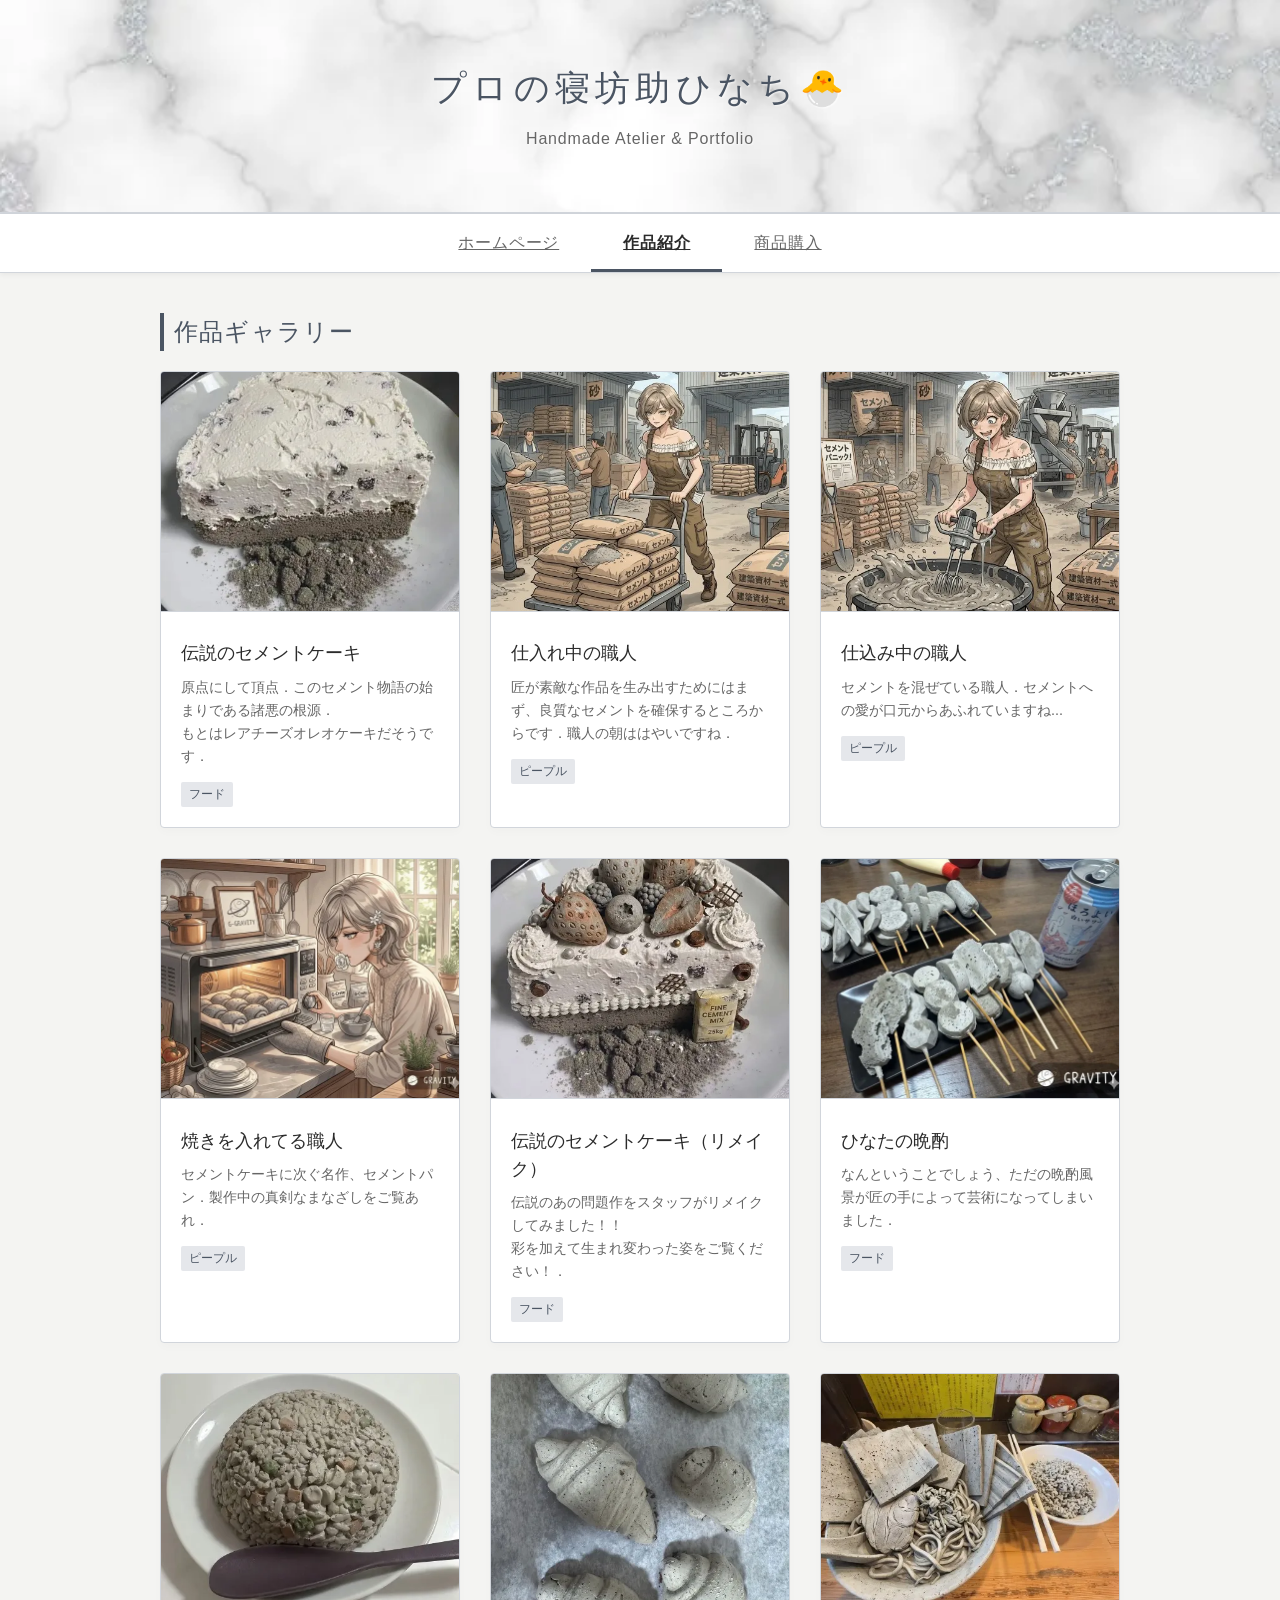
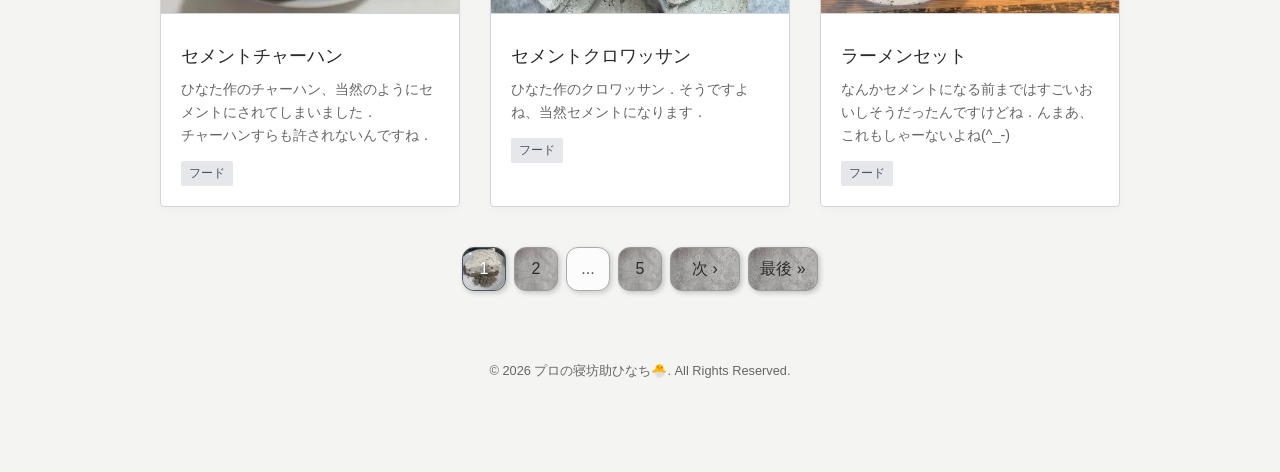
==== commit 23846daa: "Update products.html" ====
--- a/products.html
+++ b/products.html
@@ -25,7 +25,7 @@
         <h2>作品ギャラリー</h2>
         <div class="product-grid">
             <div class="product-card">
-                <img src="img/food/top.webp" alt="セメント" class="product-image" loading="lazy">
+                <img src="img/food/top.webp" data-full="img/jpg/food/top.jpg" alt="セメント" class="product-image" loading="lazy">
                 <div class="product-info">
                     <h3 class="product-title">伝説のセメントケーキ</h3>
                     <p class="product-desc">原点にして頂点．このセメント物語の始まりである諸悪の根源．</br>もとはレアチーズオレオケーキだそうです．</p>
@@ -34,7 +34,7 @@
             </div>
 
             <div class="product-card">
-                <img src="img/people/01.webp" alt="セメント" class="product-image" loading="lazy">
+                <img src="img/people/01.webp" data-full="img/jpg/people/01.jpg" alt="セメント" class="product-image" loading="lazy">
                 <div class="product-info">
                     <h3 class="product-title">仕入れ中の職人</h3>
                     <p class="product-desc">匠が素敵な作品を生み出すためにはまず、良質なセメントを確保するところからです．職人の朝ははやいですね．</p>
@@ -43,7 +43,7 @@
             </div>
 
             <div class="product-card">
-                <img src="img/people/05.webp" alt="セメント" class="product-image" loading="lazy">
+                <img src="img/people/05.webp" data-full="img/jpg/people/05.jpg" alt="セメント" class="product-image" loading="lazy">
                 <div class="product-info">
                     <h3 class="product-title">仕込み中の職人</h3>
                     <p class="product-desc">セメントを混ぜている職人．セメントへの愛が口元からあふれていますね...</p>
@@ -52,7 +52,7 @@
             </div>
 
             <div class="product-card">
-                <img src="img/people/02.webp" alt="セメント" class="product-image" loading="lazy">
+                <img src="img/people/02.webp" data-full="img/jpg/people/02.jpg" alt="セメント" class="product-image" loading="lazy">
                 <div class="product-info">
                     <h3 class="product-title">焼きを入れてる職人</h3>
                     <p class="product-desc">セメントケーキに次ぐ名作、セメントパン．製作中の真剣なまなざしをご覧あれ．</p>
@@ -61,7 +61,7 @@
             </div>
 
             <div class="product-card">
-                <img src="img/food/top2.webp" alt="セメント" class="product-image" loading="lazy">
+                <img src="img/food/top2.webp" data-full="img/jpg/food/top2.jpg" alt="セメント" class="product-image" loading="lazy">
                 <div class="product-info">
                     <h3 class="product-title">伝説のセメントケーキ（リメイク）</h3>
                     <p class="product-desc">伝説のあの問題作をスタッフがリメイクしてみました！！</br>彩を加えて生まれ変わった姿をご覧ください！．</p>
@@ -70,7 +70,7 @@
             </div>
 
             <div class="product-card">
-                <img src="img/food/03.webp" alt="セメント" class="product-image" loading="lazy">
+                <img src="img/food/03.webp" data-full="img/jpg/food/03.jpg" alt="セメント" class="product-image" loading="lazy">
                 <div class="product-info">
                     <h3 class="product-title">ひなたの晩酌</h3>
                     <p class="product-desc">なんということでしょう、ただの晩酌風景が匠の手によって芸術になってしまいました．</p>
@@ -79,7 +79,7 @@
             </div>
 
             <div class="product-card">
-                <img src="img/food/04.webp" alt="セメント" class="product-image" loading="lazy">
+                <img src="img/food/04.webp" data-full="img/jpg/food/04.jpg" alt="セメント" class="product-image" loading="lazy">
                 <div class="product-info">
                     <h3 class="product-title">セメントチャーハン</h3>
                     <p class="product-desc">ひなた作のチャーハン、当然のようにセメントにされてしまいました．</br>チャーハンすらも許されないんですね．</p>
@@ -88,7 +88,7 @@
             </div>
 
             <div class="product-card">
-                <img src="img/food/05.webp" alt="セメント" class="product-image" loading="lazy">
+                <img src="img/food/05.webp" data-full="img/jpg/food/05.jpg" alt="セメント" class="product-image" loading="lazy">
                 <div class="product-info">
                     <h3 class="product-title">セメントクロワッサン</h3>
                     <p class="product-desc">ひなた作のクロワッサン．そうですよね、当然セメントになります．</p>
@@ -97,7 +97,7 @@
             </div>
 
             <div class="product-card">
-                <img src="img/food/06.webp" alt="セメント" class="product-image" loading="lazy">
+                <img src="img/food/06.webp" data-full="img/jpg/food/06.jpg" alt="セメント" class="product-image" loading="lazy">
                 <div class="product-info">
                     <h3 class="product-title">ラーメンセット</h3>
                     <p class="product-desc">なんかセメントになる前まではすごいおいしそうだったんですけどね．んまあ、これもしゃーないよね(^_-)</p>
@@ -106,7 +106,7 @@
             </div>
 
             <div class="product-card">
-                <img src="img/food/07.webp" alt="セメント" class="product-image" loading="lazy">
+                <img src="img/food/07.webp" data-full="img/jpg/food/07.jpg" alt="セメント" class="product-image" loading="lazy">
                 <div class="product-info">
                     <h3 class="product-title">セメントたこ焼き</h3>
                     <p class="product-desc">最初見たときびっくりしましたよ？なんか月でも焼いてるんかと思ったわ．</p>
@@ -115,7 +115,7 @@
             </div>
 
             <div class="product-card">
-                <img src="img/people/03.webp" alt="セメント" class="product-image" loading="lazy">
+                <img src="img/people/03.webp" data-full="img/jpg/people/03.jpg" alt="セメント" class="product-image" loading="lazy">
                 <div class="product-info">
                     <h3 class="product-title">プロの寝坊助</h3>
                     <p class="product-desc">寝坊してしまった職人．まぁそういうときもありますよね．いつもお疲れ様です．</p>
@@ -124,7 +124,7 @@
             </div>
 
             <div class="product-card">
-                <img src="img/food/08.webp" alt="セメント" class="product-image" loading="lazy">
+                <img src="img/food/08.webp" data-full="img/jpg/food/08.jpg" alt="セメント" class="product-image" loading="lazy">
                 <div class="product-info">
                     <h3 class="product-title">セメントステーキ</h3>
                     <p class="product-desc">す、すごいおいしそうなステーキですね．嚙み切れればの話ですが．あはは</p>
@@ -133,7 +133,7 @@
             </div>
 
             <div class="product-card">
-                <img src="img/food/09.webp" alt="セメント" class="product-image" loading="lazy">
+                <img src="img/food/09.webp" data-full="img/jpg/food/09.jpg" alt="セメント" class="product-image" loading="lazy">
                 <div class="product-info">
                     <h3 class="product-title">セメントハンバーグ</h3>
                     <p class="product-desc">おいしそうだった定食ですね．なんかセメントになってから色が単調というかなんというか．ひなた野菜ちゃんと食べようね？？</p>
@@ -142,7 +142,7 @@
             </div>
 
             <div class="product-card">
-                <img src="img/food/10.webp" alt="セメント" class="product-image" loading="lazy">
+                <img src="img/food/10.webp" data-full="img/jpg/food/10.jpg" alt="セメント" class="product-image" loading="lazy">
                 <div class="product-info">
                     <h3 class="product-title">セメントクッキー</h3>
                     <p class="product-desc">これは唯一セメント化してもあんま違和感なかった一品ですね．ちょっと焼きすぎたのかな？ぐらい．</p>
@@ -151,7 +151,7 @@
             </div>
 
             <div class="product-card">
-                <img src="img/food/11.webp" alt="セメント" class="product-image" loading="lazy">
+                <img src="img/food/11.webp" data-full="img/jpg/food/11.jpg" alt="セメント" class="product-image" loading="lazy">
                 <div class="product-info">
                     <h3 class="product-title">チョコチップクッキー</h3>
                     <p class="product-desc">なんか、うん、まあ．これチョコチップか？石じゃね？？</p>
@@ -160,7 +160,7 @@
             </div>
 
             <div class="product-card">
-                <img src="img/food/12.webp" alt="セメント" class="product-image" loading="lazy">
+                <img src="img/food/12.webp" data-full="img/jpg/food/12.jpg" alt="セメント" class="product-image" loading="lazy">
                 <div class="product-info">
                     <h3 class="product-title">トウモロコシパン</h3>
                     <p class="product-desc">セメント化したトウモロコシパンです．これ最初見たときゴジラの背中かと思ったわ．</p>
@@ -169,7 +169,7 @@
             </div>
 
             <div class="product-card">
-                <img src="img/food/13.webp" alt="セメント" class="product-image" loading="lazy">
+                <img src="img/food/13.webp" data-full="img/jpg/food/13.jpg" alt="セメント" class="product-image" loading="lazy">
                 <div class="product-info">
                     <h3 class="product-title">セメントラーメン</h3>
                     <p class="product-desc">ラーメンやね、うん．これ海苔どうなってんの？分厚くねwww</p>
@@ -178,7 +178,7 @@
             </div>
 
             <div class="product-card">
-                <img src="img/food/14.webp" alt="セメント" class="product-image" loading="lazy">
+                <img src="img/food/14.webp" data-full="img/jpg/food/14.jpg" alt="セメント" class="product-image" loading="lazy">
                 <div class="product-info">
                     <h3 class="product-title">ピクニック～セメントを添えて～</h3>
                     <p class="product-desc">たまにはお外でピクニックするのも開放的でいいですよね．そんな時でもセメントはついてきます．</p>
@@ -187,7 +187,7 @@
             </div>
 
             <div class="product-card">
-                <img src="img/food/34.webp" alt="セメント" class="product-image" loading="lazy">
+                <img src="img/food/34.webp" data-full="img/jpg/food/34.jpg" alt="セメント" class="product-image" loading="lazy">
                 <div class="product-info">
                     <h3 class="product-title">ホテルの朝食ビュッフェ</h3>
                     <p class="product-desc">おいしそうだった朝食が一瞬でこの通り！！てか朝からこの量いけるのすごくね？割と結構尊敬なう．</p>
@@ -196,7 +196,7 @@
             </div>
 
             <div class="product-card">
-                <img src="img/food/01.webp" alt="セメント" class="product-image" loading="lazy">
+                <img src="img/food/01.webp" data-full="img/jpg/food/01.jpg" alt="セメント" class="product-image" loading="lazy">
                 <div class="product-info">
                     <h3 class="product-title">ス〇バのセット</h3>
                     <p class="product-desc">某ス〇バのドリンクセットが匠の手によってなんということでしょう、セメント仕様になってしまいました．</p>
@@ -205,7 +205,7 @@
             </div>
 
             <div class="product-card">
-                <img src="img/food/02.webp" alt="セメント" class="product-image" loading="lazy">
+                <img src="img/food/02.webp" data-full="img/jpg/food/02.jpg" alt="セメント" class="product-image" loading="lazy">
                 <div class="product-info">
                     <h3 class="product-title">ス〇バのドリンク</h3>
                     <p class="product-desc">某ス〇バのドリンクが匠の手によってなんということでしょう、セメント仕様になってしまいました．</p>
@@ -214,7 +214,7 @@
             </div>
 
             <div class="product-card">
-                <img src="img/food/15.webp" alt="セメント" class="product-image" loading="lazy">
+                <img src="img/food/15.webp" data-full="img/jpg/food/15.jpg" alt="セメント" class="product-image" loading="lazy">
                 <div class="product-info">
                     <h3 class="product-title">軽食</h3>
                     <p class="product-desc">なんか確か朝ごはんだっけ？のやつですね．なんか気づいたら食べ物だけじゃなくて缶ごとセメントにしてら．</p>
@@ -223,7 +223,7 @@
             </div>
 
             <div class="product-card">
-                <img src="img/food/16.webp" alt="セメント" class="product-image" loading="lazy">
+                <img src="img/food/16.webp" data-full="img/jpg/food/16.jpg" alt="セメント" class="product-image" loading="lazy">
                 <div class="product-info">
                     <h3 class="product-title">K〇C</h3>
                     <p class="product-desc">これはセメントにできる部分が少なくて残念でしたね．包装をとってから写真撮れよbyスタッフ</p>
@@ -232,7 +232,7 @@
             </div>
 
             <div class="product-card">
-                <img src="img/people/06.webp" alt="セメント" class="product-image" loading="lazy">
+                <img src="img/people/06.webp" data-full="img/jpg/people/06.jpg" alt="セメント" class="product-image" loading="lazy">
                 <div class="product-info">
                     <h3 class="product-title">ひな鳥</h3>
                     <p class="product-desc">その時のアイコンとファンマをモチーフに箱開けように作りました．もちろんひなたなので粒部分はセメント製．みんなよき粒箱でありますように．</p>
@@ -241,7 +241,7 @@
             </div>
 
             <div class="product-card">
-                <img src="img/food/17.webp" alt="セメント" class="product-image" loading="lazy">
+                <img src="img/food/17.webp" data-full="img/jpg/food/17.jpg" alt="セメント" class="product-image" loading="lazy">
                 <div class="product-info">
                     <h3 class="product-title">セメント餃子</h3>
                     <p class="product-desc">さすがひなたというべきか．マジで普通にきれいな形で突っ込みどころがなさすぎるのでセメントにしときました．</p>
@@ -250,7 +250,7 @@
             </div>
 
             <div class="product-card">
-                <img src="img/food/18.webp" alt="セメント" class="product-image" loading="lazy">
+                <img src="img/food/18.webp" data-full="img/jpg/food/18.jpg" alt="セメント" class="product-image" loading="lazy">
                 <div class="product-info">
                     <h3 class="product-title">たこ焼き晩酌</h3>
                     <p class="product-desc">たこ焼き第二弾ですね．今回はお店で食べてるようです．てか勢い余ってグラスごとセメントに...おそろしいですね．</p>
@@ -259,7 +259,7 @@
             </div>
 
             <div class="product-card">
-                <img src="img/food/19.webp" alt="セメント" class="product-image" loading="lazy">
+                <img src="img/food/19.webp" data-full="img/jpg/food/19.jpg" alt="セメント" class="product-image" loading="lazy">
                 <div class="product-info">
                     <h3 class="product-title">セメントピザ</h3>
                     <p class="product-desc">パンのピザ版ですね．当然これもセメントになりました．めでたしめでたし．</p>
@@ -268,7 +268,7 @@
             </div>
 
             <div class="product-card">
-                <img src="img/food/20.webp" alt="セメント" class="product-image" loading="lazy">
+                <img src="img/food/20.webp" data-full="img/jpg/food/20.jpg" alt="セメント" class="product-image" loading="lazy">
                 <div class="product-info">
                     <h3 class="product-title">セメントチーズカレー</h3>
                     <p class="product-desc">これタイトル読まずにわかった人います？こちらは職人自らいただいてるシーンがあるのでぜひご覧ください．</p>
@@ -277,7 +277,7 @@
             </div>
 
             <div class="product-card">
-                <img src="img/people/04.webp" alt="セメント" class="product-image" loading="lazy">
+                <img src="img/people/04.webp" data-full="img/jpg/people/04.jpg" alt="セメント" class="product-image" loading="lazy">
                 <div class="product-info">
                     <h3 class="product-title">セメントカレーを食べる職人</h3>
                     <p class="product-desc">一個前の例のカレーですね．満面の笑みできっとすごいおいしかったんでしょうね．</p>
@@ -286,7 +286,7 @@
             </div>
 
             <div class="product-card">
-                <img src="img/food/21.webp" alt="セメント" class="product-image" loading="lazy">
+                <img src="img/food/21.webp" data-full="img/jpg/food/21.jpg" alt="セメント" class="product-image" loading="lazy">
                 <div class="product-info">
                     <h3 class="product-title">セメントしゃぶしゃぶ</h3>
                     <p class="product-desc">これ奥の方だけなんか錆てるみたいな色になったんですけどこれもまた一興ということで．</p>
@@ -295,7 +295,7 @@
             </div>
 
             <div class="product-card">
-                <img src="img/food/22.webp" alt="セメント" class="product-image" loading="lazy">
+                <img src="img/food/22.webp" data-full="img/jpg/food/22.jpg" alt="セメント" class="product-image" loading="lazy">
                 <div class="product-info">
                     <h3 class="product-title">セメントアイス</h3>
                     <p class="product-desc">これって何味なんでしょうね．きっとセメント味だと思います！てことでセメントを食べたことある方、感想お待ちしております．</p>
@@ -304,7 +304,7 @@
             </div>
             
             <div class="product-card">
-                <img src="img/food/23.webp" alt="セメント" class="product-image" loading="lazy">
+                <img src="img/food/23.webp" data-full="img/jpg/food/23.jpg" alt="セメント" class="product-image" loading="lazy">
                 <div class="product-info">
                     <h3 class="product-title">セメントパン第二弾</h3>
                     <p class="product-desc">うん、パンですよパン．最近パン作りすぎじゃね？</br>米も食え米も．</p>
@@ -313,7 +313,7 @@
             </div>
 
             <div class="product-card">
-                <img src="img/food/24.webp" alt="セメント" class="product-image" loading="lazy">
+                <img src="img/food/24.webp" data-full="img/jpg/food/24.jpg" alt="セメント" class="product-image" loading="lazy">
                 <div class="product-info">
                     <h3 class="product-title">マ〇クセット</h3>
                     <p class="product-desc">あのマ〇クのセットですね．そろそろ怒られそうで怖いです．あとパッケージごとセメントに...もう職人超えてメデューサなのでは？？</p>
@@ -322,7 +322,7 @@
             </div>
 
             <div class="product-card">
-                <img src="img/food/25.webp" alt="セメント" class="product-image" loading="lazy">
+                <img src="img/food/25.webp" data-full="img/jpg/food/25.jpg" alt="セメント" class="product-image" loading="lazy">
                 <div class="product-info">
                     <h3 class="product-title">セメント餃子第二弾</h3>
                     <p class="product-desc">一回目の試作が成功して量産したんでしょうか？みんなでDMまでねだりに行こうぜ．</p>
@@ -331,7 +331,7 @@
             </div>
 
             <div class="product-card">
-                <img src="img/food/26.webp" alt="セメント" class="product-image" loading="lazy">
+                <img src="img/food/26.webp" data-full="img/jpg/food/26.jpg" alt="セメント" class="product-image" loading="lazy">
                 <div class="product-info">
                     <h3 class="product-title">やらかしひなた</h3>
                     <p class="product-desc">レンチンしたご飯を取り出そうとしたらめっちゃ熱くて手を放しちゃったらしいです．いやそらそうやろ、ポンコツなところも職人のチャームポイントですよね♪</p>
@@ -340,7 +340,7 @@
             </div>
 
             <div class="product-card">
-                <img src="img/food/27.webp" alt="セメント" class="product-image" loading="lazy">
+                <img src="img/food/27.webp" data-full="img/jpg/food/27.jpg" alt="セメント" class="product-image" loading="lazy">
                 <div class="product-info">
                     <h3 class="product-title">セメントバレンタイン</h3>
                     <p class="product-desc">師匠によるバレンタイン！！ちゃんと形を保ってて原点のセメントケーキとは大違いですね．てか普通にクオリティたけぇ、うまそうよこせ．</p>
@@ -349,7 +349,7 @@
             </div>
 
             <div class="product-card">
-                <img src="img/food/28.webp" alt="セメント" class="product-image" loading="lazy">
+                <img src="img/food/28.webp" data-full="img/jpg/food/28.jpg" alt="セメント" class="product-image" loading="lazy">
                 <div class="product-info">
                     <h3 class="product-title">ミ〇ド</h3>
                     <p class="product-desc">なんかドーナツ食ってらあ、それにしてもこの量いけるのマジですげえワイ二個で死ぬ自信ある．</p>
@@ -358,7 +358,7 @@
             </div>
 
             <div class="product-card">
-                <img src="img/food/29.webp" alt="セメント" class="product-image" loading="lazy">
+                <img src="img/food/29.webp" data-full="img/jpg/food/29.jpg" alt="セメント" class="product-image" loading="lazy">
                 <div class="product-info">
                     <h3 class="product-title">セメントル〇ンド</h3>
                     <p class="product-desc">ル〇ンドですね、これひなためっちゃお気に入りらしくて買い占めてるらしいです．売り切れてたらひなたのせいなのでクレームはひなたまで．</p>
@@ -367,7 +367,7 @@
             </div>
 
             <div class="product-card">
-                <img src="img/food/30.webp" alt="セメント" class="product-image" loading="lazy">
+                <img src="img/food/30.webp" data-full="img/jpg/food/30.jpg" alt="セメント" class="product-image" loading="lazy">
                 <div class="product-info">
                     <h3 class="product-title">ケーキ屋さんのケーキ</h3>
                     <p class="product-desc">変換する前はおいしそうなケーキでしたよ．てか普通にうまそうなもん食ってんなあ、よこせえええぇぇぇ．</p>
@@ -376,7 +376,7 @@
             </div>
 
             <div class="product-card">
-                <img src="img/food/31.webp" alt="セメント" class="product-image" loading="lazy">
+                <img src="img/food/31.webp" data-full="img/jpg/food/31.jpg" alt="セメント" class="product-image" loading="lazy">
                 <div class="product-info">
                     <h3 class="product-title">マ〇ク第二弾</h3>
                     <p class="product-desc">例のごとくパッケージごといってますね．うちらの職人っていつからメデューサになってしまったんでしょうか？</p>
@@ -385,7 +385,7 @@
             </div>
 
             <div class="product-card">
-                <img src="img/food/32.webp" alt="セメント" class="product-image" loading="lazy">
+                <img src="img/food/32.webp" data-full="img/jpg/food/32.jpg" alt="セメント" class="product-image" loading="lazy">
                 <div class="product-info">
                     <h3 class="product-title">ずぼら飯</h3>
                     <p class="product-desc">一人暮らしあるあるのめんどいときに食べるインスタント三昧ですね．セメントにするとあら不思議！ぱっと見インスタントだって気づけませんね．</p>
@@ -394,7 +394,7 @@
             </div>
 
             <div class="product-card">
-                <img src="img/food/33.webp" alt="セメント" class="product-image" loading="lazy">
+                <img src="img/food/33.webp" data-full="img/jpg/food/33.jpg" alt="セメント" class="product-image" loading="lazy">
                 <div class="product-info">
                     <h3 class="product-title">セメントワッフル</h3>
                     <p class="product-desc">これ説明いります？ワッフルですね．ｳﾝｳﾝ</p>
--- a/style.css
+++ b/style.css
@@ -26,7 +26,7 @@
 /* ヘッダーデザイン */
 header {
     /* 画像を背景に指定し、中央に配置して全体を覆う設定 */
-    background: url('img/marble.jpg') no-repeat center center;
+    background: url('img/marble.webp') no-repeat center center;
     background-size: cover; 
     
     border-bottom: 2px solid var(--border-color);
@@ -404,7 +404,7 @@
     border: 1px solid #999;
 
     /* セメントの画像を指定（パスは自分の環境に合わせて調整してください） */
-    background-image: url('img/cement.jpg'); 
+    background-image: url('img/cement.webp'); 
     background-size: cover;
     background-position: center;
     
@@ -427,7 +427,7 @@
 
 .page-btn.active {
     /* 1. 背景のセメント画像はそのまま、明度を下げないように設定 */
-    background-image: url('img/cement.jpg') !important;
+    background-image: url('img/cement.webp') !important;
     
     /* 2. 文字色を完全に白にするか、視認性を高めるために調整 */
     color: #ffffff !important;
@@ -449,7 +449,7 @@
     height: 100%;
     /* transform: translate は不要になるので削除 */
     
-    background-image: url('img/food/top.jpg'); 
+    background-image: url('img/food/top.webp'); 
     background-size: cover;
     background-position: center;
     
@@ -461,7 +461,9 @@
 
 .dot-btn {
     /* 数字ボタンと同じセメント背景とサイズを継承 */
-    background-image: url('img/none.jpg'); /* 背景白くしたいけどつられてセメントになるからあえて存在しない画像を指定 */
+    /* セメント画像を打ち消して白にする */
+    background-image: none !important; 
+    background-color: #ffffff !important;
     background-size: cover;
     opacity: 0.8; /* 少しだけ透けさせて「数字とは違う」ことを演出 */
     cursor: pointer;
